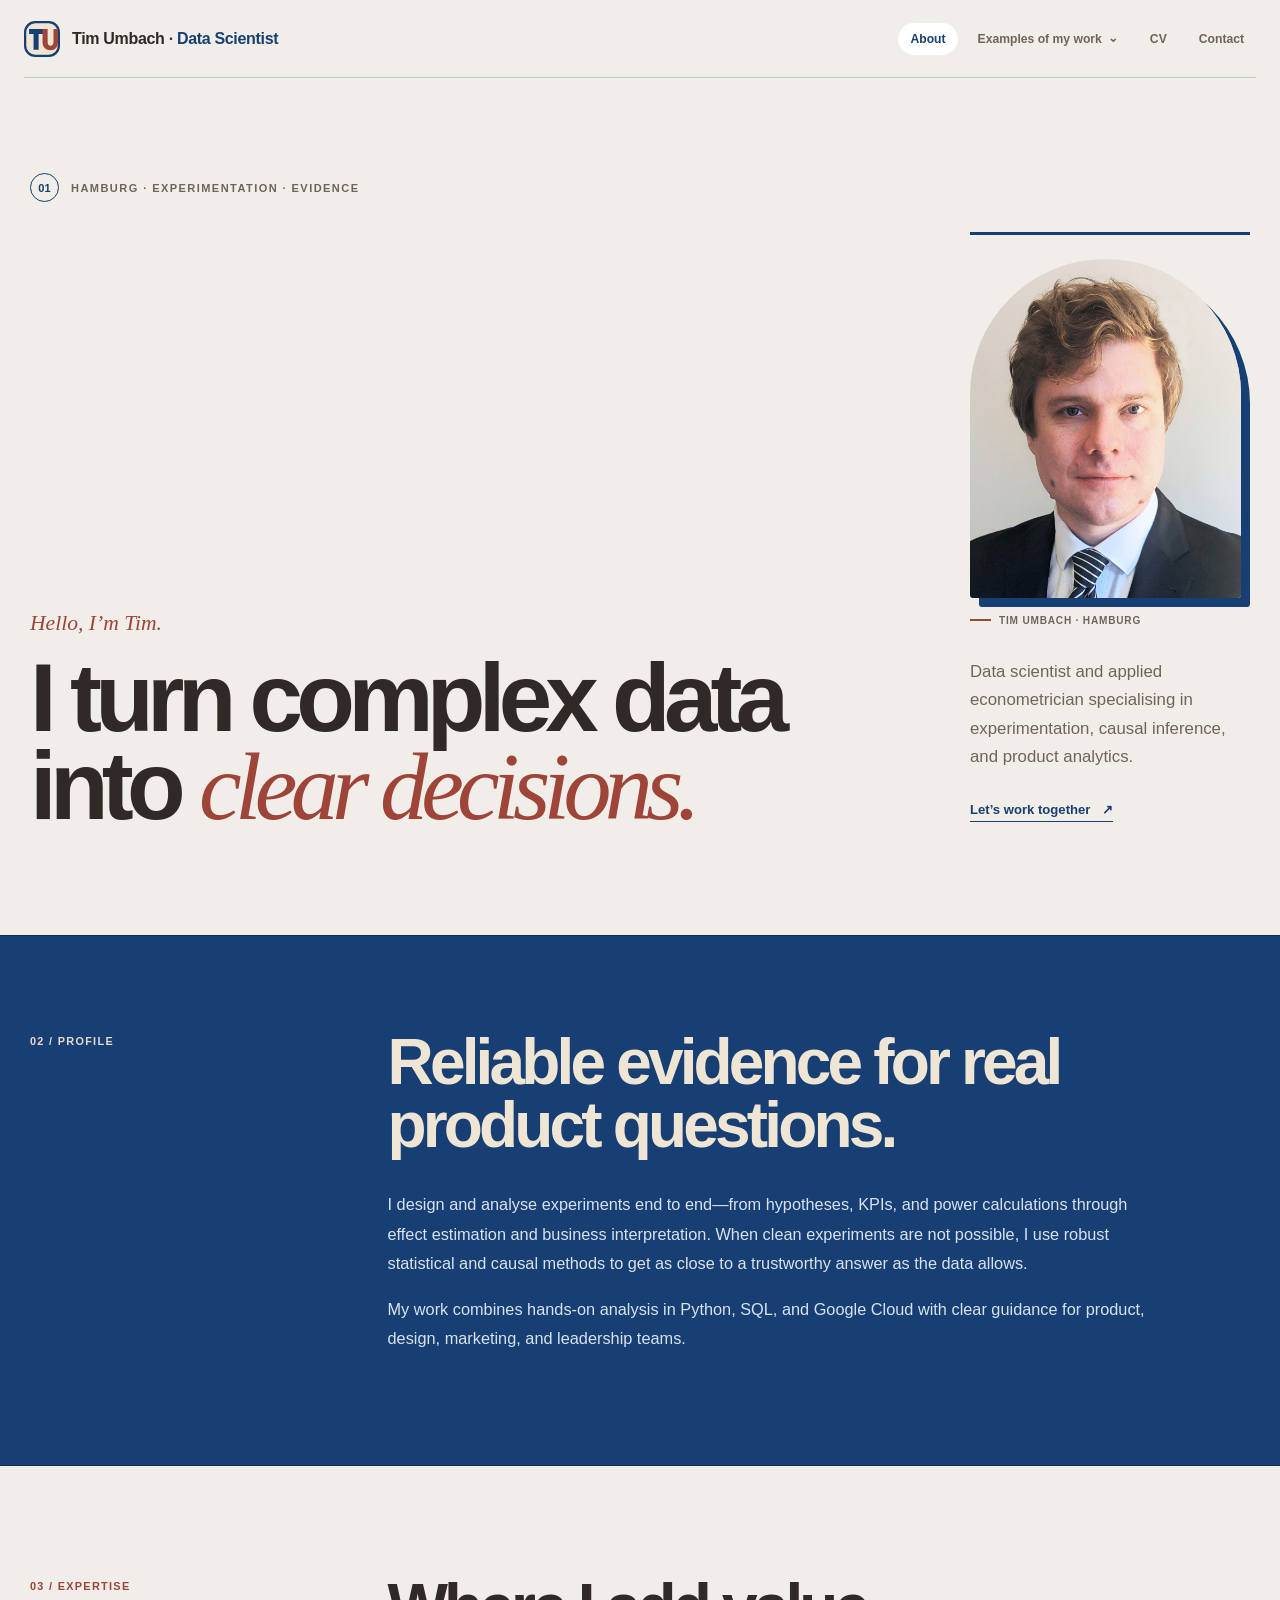
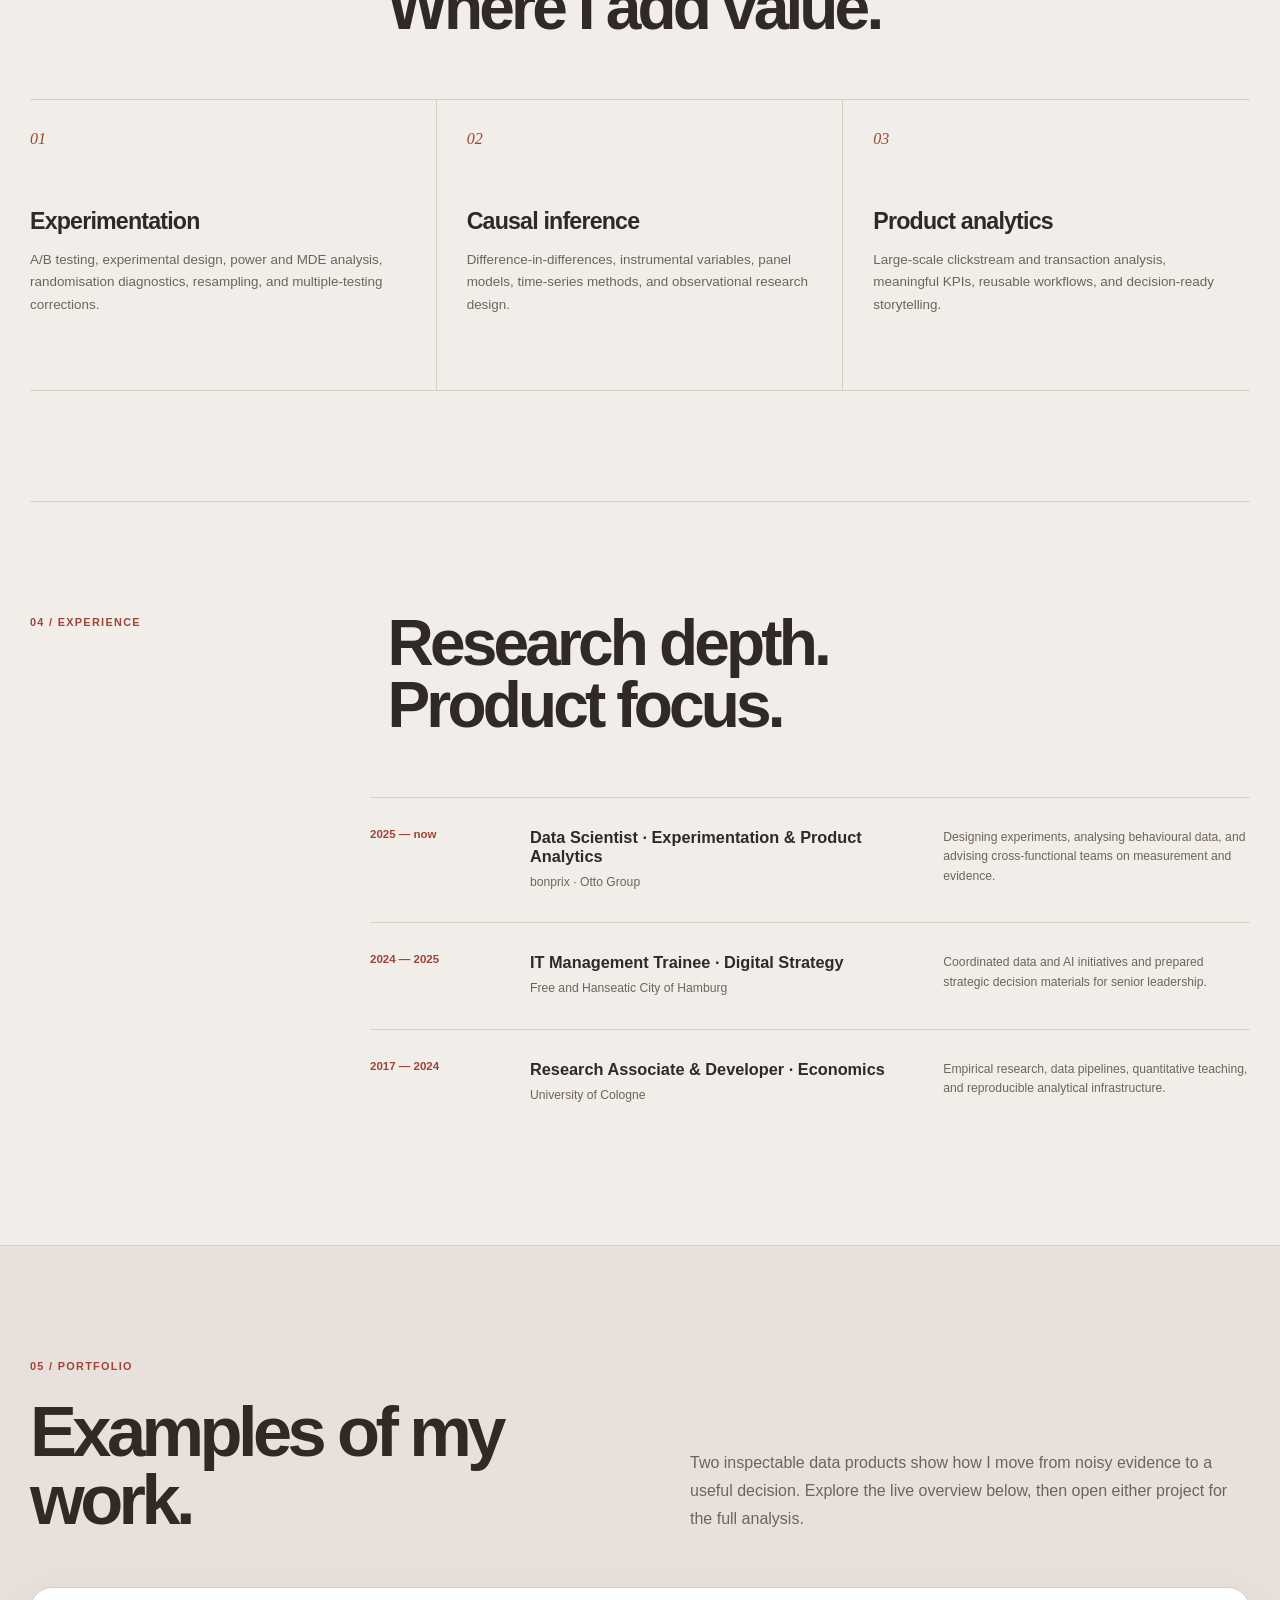
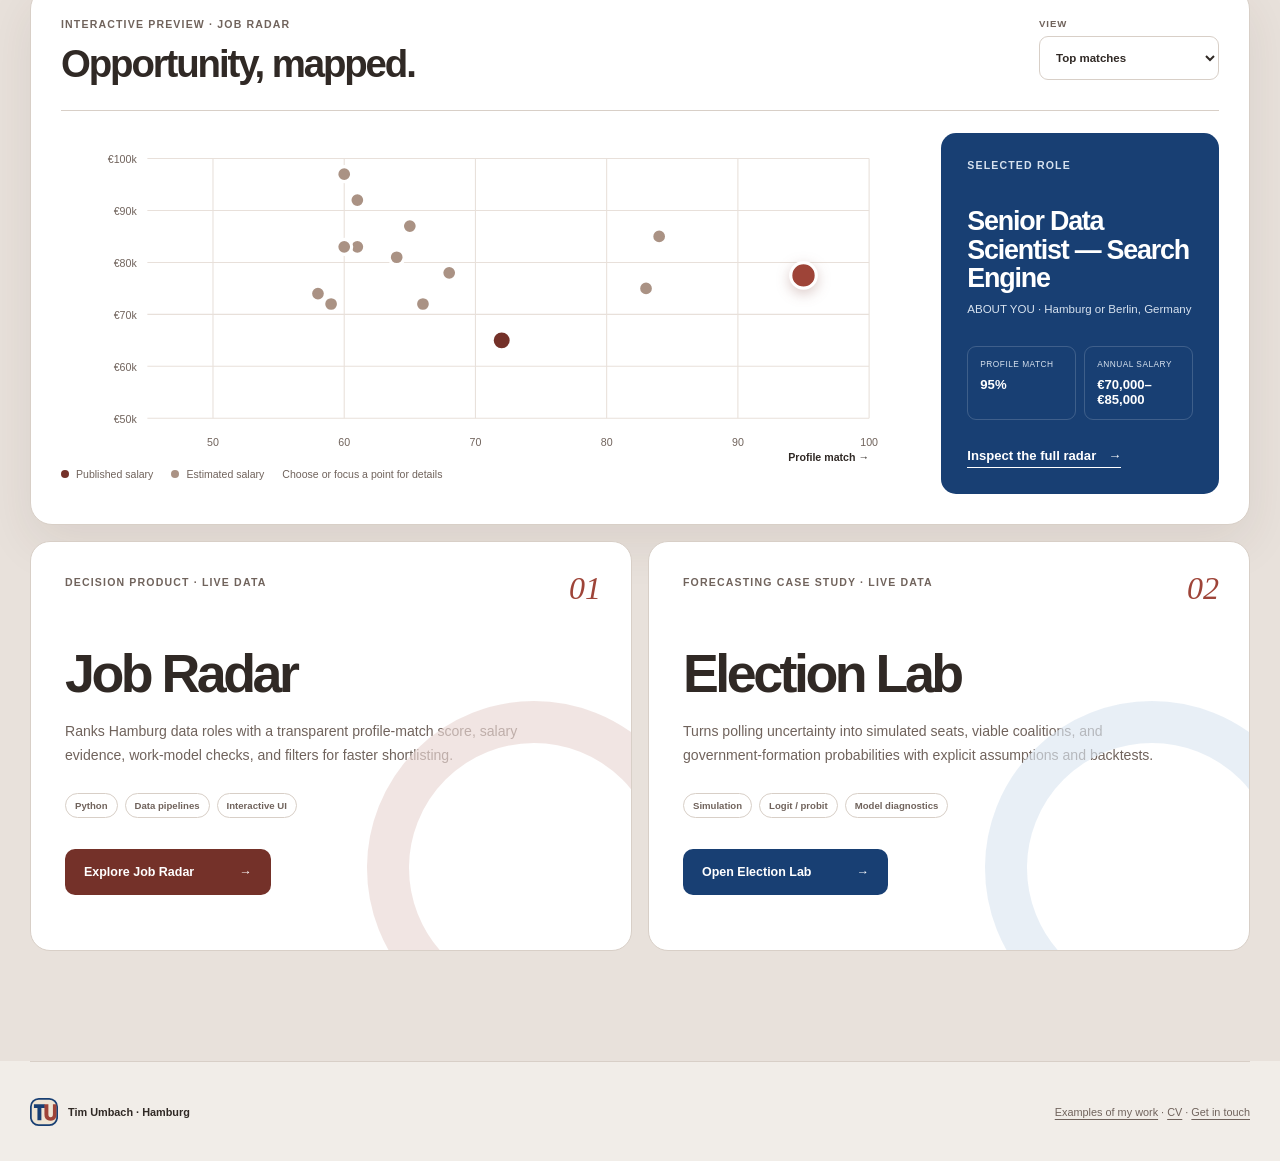
==== index.html @ 15e3f62c "refresh portfolio branding and navigation" ====
<!doctype html>
<html lang="en">
  <head>
    <meta charset="utf-8">
    <meta name="viewport" content="width=device-width, initial-scale=1">
    <meta name="description" content="Tim Umbach is a Hamburg-based data scientist specialising in experimentation, causal inference, and product analytics.">
    <meta name="theme-color" content="#183f73">
    <title>Tim Umbach · Data Scientist</title>
    <link rel="icon" href="assets/tu-monogram.svg" type="image/svg+xml">
    <link rel="stylesheet" href="assets/styles.css">
    <script src="assets/home.js" defer></script>
  </head>
  <body>
    <a class="skip-link" href="#about">Skip to content</a>
    <header class="site-header">
      <a class="brand" href="index.html" aria-label="Tim Umbach home">
        <img class="brand-mark" src="assets/tu-monogram.svg" alt="" width="36" height="36">
        <span>Tim Umbach <b>· Data Scientist</b></span>
      </a>
      <nav class="site-nav" aria-label="Primary navigation">
        <a href="index.html" aria-current="page">About</a>
        <details class="nav-work-menu">
          <summary><span class="nav-work-label">Examples of my work</span><span class="nav-work-chevron" aria-hidden="true">⌄</span></summary>
          <div class="nav-work-menu-panel">
            <a href="#work"><span>Work overview</span><small>Both case studies</small></a>
            <a href="job-radar.html"><span>Job Radar</span><small>Opportunity intelligence</small></a>
            <a href="election-lab.html"><span>Election Lab</span><small>Forecasting case study</small></a>
          </div>
        </details>
        <a href="cv.html">CV</a>
        <a href="contact.html">Contact</a>
      </nav>
    </header>

    <main id="about">
      <section class="personal-hero section-shell" aria-labelledby="hero-title">
        <div class="eyebrow"><span>01</span> Hamburg · Experimentation · Evidence</div>
        <div class="personal-hero-grid">
          <div>
            <p class="hero-kicker">Hello, I’m Tim.</p>
            <h1 id="hero-title">I turn complex data into <em>clear decisions.</em></h1>
          </div>
          <div class="hero-intro">
            <figure class="hero-portrait">
              <img src="assets/tim-umbach-portrait.jpg" alt="Portrait of Tim Umbach" width="1011" height="1317">
              <figcaption><span aria-hidden="true"></span>Tim Umbach · Hamburg</figcaption>
            </figure>
            <p>Data scientist and applied econometrician specialising in experimentation, causal inference, and product analytics.</p>
            <a class="arrow-link" href="contact.html">Let’s work together <span aria-hidden="true">↗</span></a>
          </div>
        </div>
      </section>

      <section class="profile-band" aria-label="Professional profile">
        <div class="section-shell profile-band-grid">
          <p class="section-number">02 / Profile</p>
          <div>
            <h2>Reliable evidence for real product questions.</h2>
            <p>I design and analyse experiments end to end—from hypotheses, KPIs, and power calculations through effect estimation and business interpretation. When clean experiments are not possible, I use robust statistical and causal methods to get as close to a trustworthy answer as the data allows.</p>
            <p>My work combines hands-on analysis in Python, SQL, and Google Cloud with clear guidance for product, design, marketing, and leadership teams.</p>
          </div>
        </div>
      </section>

      <section class="expertise section-shell" aria-labelledby="expertise-title">
        <div class="section-heading">
          <p class="section-number">03 / Expertise</p>
          <h2 id="expertise-title">Where I add value.</h2>
        </div>
        <div class="expertise-grid">
          <article>
            <span>01</span>
            <h3>Experimentation</h3>
            <p>A/B testing, experimental design, power and MDE analysis, randomisation diagnostics, resampling, and multiple-testing corrections.</p>
          </article>
          <article>
            <span>02</span>
            <h3>Causal inference</h3>
            <p>Difference-in-differences, instrumental variables, panel models, time-series methods, and observational research design.</p>
          </article>
          <article>
            <span>03</span>
            <h3>Product analytics</h3>
            <p>Large-scale clickstream and transaction analysis, meaningful KPIs, reusable workflows, and decision-ready storytelling.</p>
          </article>
        </div>
      </section>

      <section class="journey section-shell" aria-labelledby="journey-title">
        <div class="section-heading">
          <p class="section-number">04 / Experience</p>
          <h2 id="journey-title">Research depth.<br>Product focus.</h2>
        </div>
        <div class="timeline">
          <article>
            <time>2025 — now</time>
            <div><h3>Data Scientist · Experimentation &amp; Product Analytics</h3><p>bonprix · Otto Group</p></div>
            <p>Designing experiments, analysing behavioural data, and advising cross-functional teams on measurement and evidence.</p>
          </article>
          <article>
            <time>2024 — 2025</time>
            <div><h3>IT Management Trainee · Digital Strategy</h3><p>Free and Hanseatic City of Hamburg</p></div>
            <p>Coordinated data and AI initiatives and prepared strategic decision materials for senior leadership.</p>
          </article>
          <article>
            <time>2017 — 2024</time>
            <div><h3>Research Associate &amp; Developer · Economics</h3><p>University of Cologne</p></div>
            <p>Empirical research, data pipelines, quantitative teaching, and reproducible analytical infrastructure.</p>
          </article>
        </div>
      </section>

      <section id="work" class="work-showcase" aria-labelledby="work-title">
        <div class="section-shell">
          <div class="work-showcase-heading">
            <div>
              <p class="section-number">05 / Portfolio</p>
              <h2 id="work-title">Examples of my work.</h2>
            </div>
            <p>Two inspectable data products show how I move from noisy evidence to a useful decision. Explore the live overview below, then open either project for the full analysis.</p>
          </div>

          <article class="home-plot-card" aria-labelledby="home-plot-title">
            <div class="home-plot-heading">
              <div>
                <p class="overline">Interactive preview · Job Radar</p>
                <h3 id="home-plot-title">Opportunity, mapped.</h3>
              </div>
              <label class="home-plot-filter" for="home-plot-view">
                <span>View</span>
                <select id="home-plot-view">
                  <option value="top">Top matches</option>
                  <option value="advertised">Published salaries</option>
                </select>
              </label>
            </div>
            <div class="home-plot-layout">
              <div>
                <div id="home-opportunity-chart" class="home-opportunity-chart" role="group" aria-label="Interactive scatterplot of job match score and annual salary">
                  <div class="loading-block"></div>
                </div>
                <div class="chart-legend">
                  <span><i class="legend-dot advertised"></i> Published salary</span>
                  <span><i class="legend-dot estimated"></i> Estimated salary</span>
                  <span>Choose or focus a point for details</span>
                </div>
              </div>
              <aside class="home-role-detail" aria-live="polite">
                <p class="overline">Selected role</p>
                <h4 id="home-role-title">Loading opportunities…</h4>
                <p id="home-role-company">The latest Job Radar snapshot is loading.</p>
                <dl>
                  <div><dt>Profile match</dt><dd id="home-role-match">—</dd></div>
                  <div><dt>Annual salary</dt><dd id="home-role-salary">—</dd></div>
                </dl>
                <a class="arrow-link" href="job-radar.html#opportunities">Inspect the full radar <span aria-hidden="true">→</span></a>
              </aside>
            </div>
          </article>

          <div class="work-example-grid">
            <article id="job-radar-example" class="work-example-card">
              <div class="work-example-index">01</div>
              <p class="overline">Decision product · live data</p>
              <h3>Job Radar</h3>
              <p>Ranks Hamburg data roles with a transparent profile-match score, salary evidence, work-model checks, and filters for faster shortlisting.</p>
              <div class="work-example-meta"><span>Python</span><span>Data pipelines</span><span>Interactive UI</span></div>
              <a class="button-link dark-button" href="job-radar.html">Explore Job Radar <span aria-hidden="true">→</span></a>
            </article>
            <article id="election-lab-example" class="work-example-card election-example-card">
              <div class="work-example-index">02</div>
              <p class="overline">Forecasting case study · live data</p>
              <h3>Election Lab</h3>
              <p>Turns polling uncertainty into simulated seats, viable coalitions, and government-formation probabilities with explicit assumptions and backtests.</p>
              <div class="work-example-meta"><span>Simulation</span><span>Logit / probit</span><span>Model diagnostics</span></div>
              <a class="button-link dark-button" href="election-lab.html">Open Election Lab <span aria-hidden="true">→</span></a>
            </article>
          </div>
        </div>
      </section>
    </main>

    <footer class="site-footer section-shell">
      <div><img class="brand-mark mini" src="assets/tu-monogram.svg" alt="" width="28" height="28"><strong>Tim Umbach · Hamburg</strong></div>
      <p><a href="#work">Examples of my work</a> · <a href="cv.html">CV</a> · <a href="contact.html">Get in touch</a></p>
    </footer>
  </body>
</html>
---- assets/styles.css ----
:root {
  --ink: #302925;
  --ink-soft: #70635c;
  --paper: #f1ede8;
  --panel: #ffffff;
  --line: #d8cfc7;
  --brick: #9e4438;
  --brick-dark: #743129;
  --brick-light: #ead8d4;
  --royal: #183f73;
  --royal-dark: #102d55;
  --royal-light: #dce6f2;
  --beige: #efe5d4;
  --royal-fog: #d7e2ef;
  --taupe: #aa9284;
  --shadow: 0 18px 50px rgba(62, 43, 34, 0.09);
  --radius: 18px;
  --font: Inter, ui-sans-serif, -apple-system, BlinkMacSystemFont, "Segoe UI", sans-serif;
}

* { box-sizing: border-box; }
html { scroll-behavior: smooth; }
body {
  margin: 0;
  background: var(--paper);
  color: var(--ink);
  font-family: var(--font);
  -webkit-font-smoothing: antialiased;
}
button, input, select { font: inherit; }
a { color: inherit; }
.skip-link { position: fixed; left: 1rem; top: -5rem; z-index: 100; padding: .8rem 1rem; background: var(--brick); color: #fff; }
.skip-link:focus { top: 1rem; }
.sr-only { position: absolute; width: 1px; height: 1px; padding: 0; margin: -1px; overflow: hidden; clip: rect(0, 0, 0, 0); white-space: nowrap; border: 0; }
.section-shell { width: min(1220px, calc(100% - 48px)); margin-inline: auto; }

.site-header {
  position: relative;
  z-index: 30;
  width: min(1400px, calc(100% - 48px));
  margin: 0 auto;
  min-height: 78px;
  display: flex;
  align-items: center;
  justify-content: space-between;
  border-bottom: 1px solid rgba(24, 63, 115, .22);
}
.brand { display: inline-flex; align-items: center; gap: 12px; font-weight: 760; letter-spacing: -.02em; text-decoration: none; }
.brand b { color: var(--royal); font-weight: 760; }
.brand-mark { display: block; width: 36px; height: 36px; flex: 0 0 auto; }
.brand-mark.mini { width: 28px; height: 28px; }
.header-meta, .radar-status { display: flex; align-items: center; gap: 9px; color: var(--ink-soft); font-size: .78rem; }
.site-nav { display: flex; align-items: center; gap: 8px; }
.site-nav > a, .nav-work-menu > summary { padding: 9px 12px; border-radius: 999px; color: var(--ink-soft); font-size: .76rem; font-weight: 700; text-decoration: none; }
.site-nav > a:hover, .site-nav > a[aria-current="page"], .nav-work-menu > summary:hover, .nav-work-menu[open] > summary, .nav-work-menu.current > summary { background: var(--panel); color: var(--royal); }
.nav-work-menu { position: relative; padding: 0; border: 0; }
.nav-work-menu > summary { display: flex; align-items: center; gap: 6px; list-style: none; cursor: pointer; }
.nav-work-menu > summary::-webkit-details-marker { display: none; }
.nav-work-chevron { display: inline-block; transform: translateY(-1px); transition: transform .16s ease; }
.nav-work-menu[open] .nav-work-chevron { transform: rotate(180deg) translateY(1px); }
.nav-work-menu-panel {
  position: absolute;
  top: calc(100% + 10px);
  left: 50%;
  z-index: 40;
  display: grid;
  width: 250px;
  padding: 8px;
  border: 1px solid var(--line);
  border-radius: 14px;
  background: var(--panel);
  box-shadow: 0 20px 45px rgba(16, 45, 85, .16);
  transform: translateX(-50%);
}
.nav-work-menu-panel::before { content: ""; position: absolute; inset: -11px 0 auto; height: 11px; }
.nav-work-menu-panel a { display: grid; gap: 3px; padding: 11px 12px; border-radius: 9px; color: var(--ink); text-decoration: none; }
.nav-work-menu-panel a:hover, .nav-work-menu-panel a[aria-current="page"] { background: var(--royal-light); color: var(--royal-dark); }
.nav-work-menu-panel span { font-size: .75rem; font-weight: 780; }
.nav-work-menu-panel small { color: var(--ink-soft); font-size: .61rem; }
.radar-status { width: fit-content; margin: -12px 0 26px auto; }
.live-dot { width: 8px; height: 8px; border-radius: 50%; background: var(--brick); box-shadow: 0 0 0 4px rgba(158, 68, 56, .13); }

.hero { padding: 78px 0 64px; }
.eyebrow { display: flex; align-items: center; gap: 12px; margin-bottom: 30px; text-transform: uppercase; letter-spacing: .13em; font-size: .69rem; font-weight: 780; color: var(--ink-soft); }
.eyebrow span { display: inline-grid; place-items: center; width: 29px; height: 29px; border: 1px solid var(--royal); border-radius: 50%; color: var(--royal); letter-spacing: 0; }
.hero-grid { display: grid; grid-template-columns: minmax(0, 1fr) 330px; align-items: end; gap: 80px; }
h1 { margin: 0; max-width: 900px; font-size: clamp(3.2rem, 7.2vw, 6.75rem); line-height: .91; letter-spacing: -.07em; font-weight: 780; }
h1 em { color: var(--brick); font-family: Georgia, "Times New Roman", serif; font-weight: 400; }
.hero-copy { max-width: 690px; margin: 34px 0 0; font-size: clamp(1rem, 1.7vw, 1.28rem); line-height: 1.55; color: var(--ink-soft); }
.profile-summary { border-top: 3px solid var(--ink); padding-top: 20px; }
.overline { margin: 0 0 12px; text-transform: uppercase; letter-spacing: .11em; font-size: .66rem; font-weight: 800; color: var(--ink-soft); }
.profile-summary h2 { margin: 0 0 18px; font-size: 1.38rem; line-height: 1.2; letter-spacing: -.03em; }
.profile-location { display: flex; gap: 10px; align-items: center; color: var(--ink-soft); font-size: .87rem; }
.profile-tags { display: flex; flex-wrap: wrap; gap: 7px; margin-top: 22px; }
.tag { padding: 7px 10px; border: 1px solid var(--line); border-radius: 999px; background: rgba(255,255,255,.45); font-size: .69rem; font-weight: 650; }

.metrics { display: grid; grid-template-columns: repeat(4, 1fr); border: 1px solid var(--line); border-radius: var(--radius); overflow: hidden; background: var(--panel); box-shadow: var(--shadow); }
.metric-card { position: relative; min-height: 180px; padding: 25px 26px; border-right: 1px solid var(--line); }
.metric-card:last-child { border-right: 0; }
.metric-card p { margin: 0; color: var(--ink-soft); font-size: .77rem; font-weight: 700; }
.metric-card strong { display: block; margin: 18px 0 10px; font-size: 2.55rem; line-height: 1; letter-spacing: -.06em; }
.metric-card > span { color: var(--ink-soft); font-size: .72rem; }
.accent-card { background: var(--brick); color: #fff; }
.accent-card p, .accent-card > span { color: #f8ece9; }
.saved-metric button { display: block; margin-top: 2px; padding: 0; border: 0; border-bottom: 1px solid var(--ink); background: none; cursor: pointer; font-size: .72rem; }

.insight-grid { display: grid; grid-template-columns: minmax(0, 1.75fr) minmax(280px, .75fr); gap: 18px; margin-top: 18px; }
.panel { min-height: 410px; padding: 28px; border: 1px solid var(--line); border-radius: var(--radius); background: var(--panel); box-shadow: var(--shadow); }
.panel-heading { display: flex; align-items: start; justify-content: space-between; gap: 20px; }
.panel h2 { margin: 0; font-size: 1.55rem; letter-spacing: -.04em; }
.chart-note { max-width: 180px; margin: 0; color: var(--ink-soft); font-size: .68rem; line-height: 1.4; text-align: right; }
.chart { height: 278px; margin-top: 12px; }
.chart svg { width: 100%; height: 100%; overflow: visible; }
.chart text { font-family: var(--font); fill: var(--ink-soft); font-size: 10px; }
.chart .grid-line { stroke: #e8e0da; stroke-width: 1; }
.chart .axis-label { font-weight: 700; fill: var(--ink); }
.chart .job-dot { cursor: pointer; transition: transform .16s ease; transform-box: fill-box; transform-origin: center; }
.chart .job-dot:hover { transform: scale(1.25); }
.chart-legend { display: flex; flex-wrap: wrap; gap: 8px 18px; margin-top: 5px; color: var(--ink-soft); font-size: .66rem; }
.chart-legend span { display: flex; align-items: center; gap: 7px; }
.legend-dot { width: 8px; height: 8px; border-radius: 50%; }
.legend-dot.advertised { background: var(--brick-dark); }
.legend-dot.estimated { background: var(--taupe); }
.benchmark-panel { display: flex; flex-direction: column; background: var(--brick-dark); color: #fff; border-color: var(--brick-dark); }
.benchmark-panel .overline { color: #dbc3bd; }
.benchmark-number { margin: 35px 0 8px; color: #fff; font-size: 4.4rem; font-weight: 760; letter-spacing: -.08em; }
.benchmark-panel h2 { max-width: 260px; }
.benchmark-panel > p:not(.overline) { color: #e3d2ce; font-size: .82rem; line-height: 1.55; }
.benchmark-panel a { margin-top: 10px; color: #fff; font-size: .78rem; text-decoration: none; }
.benchmark-scale { height: 5px; margin-top: auto; border-radius: 5px; background: #54231e; }
.benchmark-scale span { display: block; height: 100%; border-radius: 5px; background: #fff; }
.benchmark-labels { display: flex; justify-content: space-between; margin-top: 8px; color: #dbc3bd; font-size: .6rem; }

.jobs-section { padding: 110px 0 80px; }
.section-title-row { display: flex; align-items: end; justify-content: space-between; gap: 30px; }
.section-title-row h2, .method-grid h2 { margin: 0; font-size: clamp(2.6rem, 5vw, 5rem); line-height: .95; letter-spacing: -.065em; }
.section-title-row > p { margin: 0 0 8px; color: var(--ink-soft); font-size: .78rem; }
.results-tools { display: grid; justify-items: end; gap: 8px; margin-bottom: 8px; }
.results-tools p { margin: 0; color: var(--ink-soft); font-size: .78rem; }
.results-tools a { color: var(--brick-dark); font-size: .72rem; font-weight: 720; text-decoration: none; border-bottom: 1px solid currentColor; }
.filters { display: grid; grid-template-columns: minmax(260px, 1.5fr) minmax(150px, .7fr) minmax(140px, .65fr) minmax(180px, .8fr) auto; gap: 10px; align-items: stretch; margin: 45px 0 22px; }
.filters label, .filters select, .text-button { min-height: 52px; }
.filters select, .search-field, .salary-filter { width: 100%; border: 1px solid var(--line); border-radius: 12px; background: var(--panel); }
.filters select { padding: 0 38px 0 15px; color: var(--ink); cursor: pointer; }
.search-field { display: flex; align-items: center; gap: 10px; padding: 0 15px; }
.search-field > span { font-size: 1.35rem; }
.search-field input { width: 100%; border: 0; outline: 0; background: transparent; color: var(--ink); }
.salary-filter { display: flex; flex-direction: column; justify-content: center; padding: 8px 14px; }
.salary-filter > span { display: flex; justify-content: space-between; font-size: .65rem; color: var(--ink-soft); }
.salary-filter input { width: 100%; margin: 7px 0 0; accent-color: var(--brick); }
.text-button { padding: 0 16px; border: 0; border-radius: 12px; background: transparent; text-decoration: underline; cursor: pointer; }
.job-list { display: grid; gap: 10px; }
.company-group { overflow: hidden; border: 1px solid var(--line); border-radius: 17px; background: rgba(255, 255, 255, .38); }
.company-group-heading { display: flex; align-items: center; justify-content: space-between; gap: 20px; min-height: 72px; padding: 14px 20px; border-bottom: 1px solid var(--line); }
.company-group-heading > div { display: flex; align-items: center; gap: 11px; }
.company-group-heading .company-avatar { width: 36px; height: 36px; border-radius: 10px; font-size: .7rem; }
.company-group-heading h3 { margin: 0; font-size: 1rem; letter-spacing: -.02em; }
.company-group-heading p { margin: 3px 0 0; color: var(--ink-soft); font-size: .64rem; }
.company-toggle { flex: 0 0 auto; padding: 9px 11px; border: 1px solid var(--line); border-radius: 9px; background: var(--panel); color: var(--brick-dark); cursor: pointer; font-size: .68rem; font-weight: 750; }
.company-toggle span { display: inline-block; min-width: 10px; margin-left: 5px; font-size: .85rem; }
.company-job-list { display: grid; gap: 8px; padding: 8px; }
.company-group .job-card { border-color: transparent; border-radius: 11px; }
.company-group .job-card + .job-card { border-top-color: var(--line); }
.job-card { position: relative; display: grid; grid-template-columns: 70px minmax(0, 1.6fr) minmax(190px, .7fr) minmax(170px, .65fr) 52px; align-items: center; gap: 22px; min-height: 142px; padding: 22px; border: 1px solid var(--line); border-radius: 15px; background: var(--panel); transition: transform .18s ease, border-color .18s ease, box-shadow .18s ease; }
.job-card:hover { transform: translateY(-2px); border-color: #b9a99e; box-shadow: 0 14px 35px rgba(62, 43, 34, .08); }
.match-ring { --score: 50; display: grid; place-items: center; width: 62px; height: 62px; border-radius: 50%; background: conic-gradient(var(--brick) calc(var(--score) * 1%), #e7ded8 0); }
.match-ring::before { content: ""; grid-area: 1 / 1; width: 49px; height: 49px; border-radius: 50%; background: var(--panel); }
.match-ring span { grid-area: 1 / 1; z-index: 1; font-size: .77rem; font-weight: 800; }
.job-main { min-width: 0; }
.job-kicker { display: flex; align-items: center; flex-wrap: wrap; gap: 8px; margin-bottom: 8px; color: var(--ink-soft); font-size: .7rem; font-weight: 700; }
.company-avatar { display: inline-grid; place-items: center; width: 24px; height: 24px; border-radius: 7px; background: var(--brick-light); color: var(--brick-dark); font-size: .6rem; }
.job-main h3 { margin: 0 0 10px; overflow: hidden; text-overflow: ellipsis; font-size: 1.22rem; letter-spacing: -.035em; white-space: nowrap; }
.job-tags { display: flex; gap: 7px; flex-wrap: wrap; }
.job-tag { padding: 5px 8px; border-radius: 6px; background: #f2ede9; color: var(--ink-soft); font-size: .61rem; }
.job-location p, .job-salary p { margin: 0 0 5px; color: var(--ink-soft); font-size: .64rem; text-transform: uppercase; letter-spacing: .08em; font-weight: 740; }
.job-location strong, .job-salary strong { display: block; font-size: .9rem; line-height: 1.35; }
.job-location span, .job-salary span { display: block; margin-top: 5px; color: var(--ink-soft); font-size: .62rem; line-height: 1.3; }
.job-location small { display: block; margin-top: 5px; color: var(--ink-soft); font-size: .58rem; line-height: 1.3; }
.job-location .work-fit { display: inline-block; width: fit-content; padding: 3px 6px; border-radius: 5px; font-weight: 750; }
.work-fit.fit, .work-fit-note.fit { background: var(--brick-light); color: var(--brick-dark); }
.work-fit.unclear, .work-fit-note.unclear { background: #fff2c7; color: #735600; }
.work-fit.mismatch, .work-fit-note.mismatch { background: #fbe4dc; color: #8a4023; }
.salary-source.advertised { color: var(--brick-dark); }
.save-button { display: grid; place-items: center; width: 42px; height: 42px; border: 1px solid var(--line); border-radius: 50%; background: transparent; cursor: pointer; font-size: 1.08rem; }
.save-button.saved { background: var(--brick-dark); color: #fff; border-color: var(--brick-dark); }
.card-open { position: absolute; inset: 0; border: 0; background: transparent; cursor: pointer; z-index: 0; }
.job-card > *:not(.card-open) { position: relative; z-index: 1; pointer-events: none; }
.job-card .save-button { pointer-events: auto; }
.empty-state { padding: 70px 20px; border: 1px dashed #bfc7c0; border-radius: var(--radius); text-align: center; color: var(--ink-soft); }

.method-section { padding: 85px 0 110px; border-top: 1px solid var(--line); }
.method-grid { display: grid; grid-template-columns: 1fr 1fr; gap: 100px; }
.method-copy > p { margin: 0 0 30px; font-size: 1.12rem; line-height: 1.7; color: var(--ink-soft); }
details { padding: 18px 0; border-top: 1px solid var(--line); }
details:last-child { border-bottom: 1px solid var(--line); }
summary { cursor: pointer; font-weight: 730; }
details p { color: var(--ink-soft); font-size: .84rem; line-height: 1.65; }

.site-footer { display: flex; justify-content: space-between; align-items: center; gap: 30px; min-height: 100px; border-top: 1px solid var(--line); color: var(--ink-soft); font-size: .68rem; }
.site-footer a { text-underline-offset: 3px; }

/* Personal site */
.personal-hero { padding: 95px 0 105px; }
.personal-hero-grid { display: grid; grid-template-columns: minmax(0, 1.7fr) minmax(280px, .55fr); gap: 80px; align-items: end; }
.hero-kicker { margin: 0 0 18px; color: var(--brick); font-family: Georgia, "Times New Roman", serif; font-size: 1.35rem; font-style: italic; }
.personal-hero h1 { max-width: 980px; font-size: clamp(3.7rem, 7.5vw, 7rem); }
.hero-intro { padding: 24px 0 8px; border-top: 3px solid var(--royal); }
.hero-portrait { position: relative; margin: 0 9px 32px 0; }
.hero-portrait img { display: block; width: 100%; height: auto; aspect-ratio: 4 / 5; border-radius: 999px 999px 22px 22px; object-fit: cover; object-position: center 35%; box-shadow: 9px 9px 0 var(--royal); }
.hero-portrait figcaption { display: flex; align-items: center; gap: 8px; margin-top: 17px; color: var(--ink-soft); font-size: .63rem; font-weight: 760; letter-spacing: .08em; text-transform: uppercase; }
.hero-portrait figcaption span { width: 21px; border-top: 2px solid var(--brick); }
.hero-intro p { margin: 0 0 28px; color: var(--ink-soft); font-size: 1.05rem; line-height: 1.7; }
.arrow-link { display: inline-flex; gap: 12px; color: var(--royal); font-size: .82rem; font-weight: 780; text-decoration: none; border-bottom: 1px solid currentColor; padding-bottom: 4px; }
.profile-band { padding: 95px 0; background: var(--royal); color: var(--beige); border-block: 1px solid var(--royal-dark); }
.profile-band-grid { display: grid; grid-template-columns: .5fr 1.5fr; gap: 70px; }
.section-number { margin: 4px 0 0; color: var(--brick); font-size: .68rem; font-weight: 800; letter-spacing: .12em; text-transform: uppercase; }
.profile-band h2, .section-heading h2, .work-feature h2, .availability h2 { margin: 0; font-size: clamp(2.5rem, 5vw, 4.8rem); line-height: .98; letter-spacing: -.06em; }
.profile-band h2 { max-width: 740px; margin-bottom: 34px; color: var(--beige); }
.profile-band .section-number { color: var(--brick-light); }
.profile-band-grid > div > p { max-width: 760px; color: var(--royal-fog); font-size: 1.02rem; line-height: 1.8; }
.expertise, .journey { padding: 110px 0; }
.section-heading { display: grid; grid-template-columns: .5fr 1.5fr; gap: 70px; margin-bottom: 60px; }
.expertise-grid { display: grid; grid-template-columns: repeat(3, 1fr); border-top: 1px solid var(--line); border-bottom: 1px solid var(--line); }
.expertise-grid article { min-height: 290px; padding: 30px; border-right: 1px solid var(--line); }
.expertise-grid article:first-child { padding-left: 0; }
.expertise-grid article:last-child { border-right: 0; }
.expertise-grid article > span { color: var(--brick); font-family: Georgia, "Times New Roman", serif; font-style: italic; }
.expertise-grid h3 { margin: 60px 0 14px; font-size: 1.45rem; letter-spacing: -.035em; }
.expertise-grid p { color: var(--ink-soft); font-size: .84rem; line-height: 1.7; }
.journey { border-top: 1px solid var(--line); }
.timeline { margin-left: calc(25% + 35px); }
.timeline article { display: grid; grid-template-columns: 130px minmax(260px, 1fr) minmax(260px, .8fr); gap: 30px; padding: 30px 0; border-top: 1px solid var(--line); }
.timeline time { color: var(--brick); font-size: .72rem; font-weight: 750; }
.timeline h3 { margin: 0 0 7px; font-size: 1.02rem; }
.timeline div p, .timeline > article > p { margin: 0; color: var(--ink-soft); font-size: .76rem; line-height: 1.6; }
.work-feature { padding: 105px 0; background: var(--brick-dark); color: #fff; }
.work-feature-grid { display: grid; grid-template-columns: 1fr 1fr; gap: 100px; align-items: end; }
.section-number.light { color: #dbc3bd; margin-bottom: 38px; }
.work-feature-grid > div:last-child p { margin: 0 0 35px; color: #eadbd7; font-size: 1.03rem; line-height: 1.75; }
.button-link { display: inline-flex; align-items: center; justify-content: space-between; gap: 45px; padding: 16px 19px; border-radius: 10px; text-decoration: none; font-size: .78rem; font-weight: 780; }
.light-button { background: #fff; color: var(--brick-dark); }
.work-links { display: flex; flex-wrap: wrap; gap: 9px; }
.outline-button { border: 1px solid rgba(255,255,255,.42); color: #fff; }
.outline-button:hover { background: rgba(255,255,255,.08); }
.dark-button { background: var(--brick-dark); color: #fff; }
.dark-button:hover { background: #5f2822; }
.paper-button { border: 1px solid var(--line); background: var(--panel); color: var(--royal); }
.text-link { color: var(--royal); font-size: .75rem; font-weight: 750; text-underline-offset: 4px; }

/* Work examples on the homepage */
.work-showcase { padding: 110px 0; background: #e8e1db; border-top: 1px solid var(--line); }
.work-showcase-heading { display: grid; grid-template-columns: 1fr 1fr; gap: 100px; align-items: end; margin-bottom: 54px; }
.work-showcase-heading h2 { margin: 26px 0 0; font-size: clamp(2.8rem, 5.5vw, 5.2rem); line-height: .96; letter-spacing: -.065em; }
.work-showcase-heading > p { max-width: 570px; margin: 0; color: var(--ink-soft); font-size: 1rem; line-height: 1.75; }
.home-plot-card { padding: 30px; border: 1px solid var(--line); border-radius: 22px; background: var(--panel); box-shadow: var(--shadow); }
.home-plot-heading { display: flex; align-items: start; justify-content: space-between; gap: 30px; padding-bottom: 24px; border-bottom: 1px solid var(--line); }
.home-plot-heading h3 { margin: 0; font-size: clamp(1.8rem, 3vw, 2.7rem); letter-spacing: -.055em; }
.home-plot-filter { display: grid; gap: 7px; color: var(--ink-soft); font-size: .6rem; font-weight: 800; letter-spacing: .1em; text-transform: uppercase; }
.home-plot-filter select { min-width: 180px; height: 44px; padding: 0 34px 0 12px; border: 1px solid var(--line); border-radius: 9px; background: #fff; color: var(--ink); cursor: pointer; font-size: .72rem; font-weight: 700; letter-spacing: 0; text-transform: none; }
.home-plot-layout { display: grid; grid-template-columns: minmax(0, 1.7fr) minmax(245px, .55fr); gap: 22px; padding-top: 22px; }
.home-plot-layout > div { min-width: 0; }
.home-opportunity-chart { width: 100%; min-width: 0; height: 330px; }
.home-opportunity-chart svg { width: 100%; height: 100%; overflow: visible; }
.home-opportunity-chart text { fill: var(--ink-soft); font-family: var(--font); font-size: 10px; }
.home-opportunity-chart .home-grid-line { stroke: #e8e0da; stroke-width: 1; }
.home-opportunity-chart .home-axis-label { fill: var(--ink); font-weight: 750; }
.home-job-dot { fill: var(--taupe); stroke: #fff; stroke-width: 3; cursor: pointer; outline: none; transition: r .15s ease, fill .15s ease, filter .15s ease; }
.home-job-dot.is-published { fill: var(--brick-dark); }
.home-job-dot:hover, .home-job-dot:focus, .home-job-dot.is-active { r: 12px; fill: var(--brick); filter: drop-shadow(0 4px 6px rgba(116,49,41,.25)); }
.home-role-detail { display: flex; min-height: 320px; padding: 26px; flex-direction: column; border-radius: 15px; background: var(--royal); color: #fff; }
.home-role-detail .overline { color: var(--royal-fog); }
.home-role-detail h4 { margin: 24px 0 9px; font-size: clamp(1.35rem, 2.1vw, 2rem); line-height: 1.05; letter-spacing: -.045em; }
.home-role-detail > p:not(.overline) { margin: 0; color: var(--royal-fog); font-size: .72rem; line-height: 1.5; }
.home-role-detail dl { display: grid; grid-template-columns: 1fr 1fr; gap: 8px; margin: 28px 0; }
.home-role-detail dl div { padding: 12px; border: 1px solid rgba(255,255,255,.17); border-radius: 9px; }
.home-role-detail dt { color: var(--royal-fog); font-size: .52rem; letter-spacing: .06em; text-transform: uppercase; }
.home-role-detail dd { margin: 8px 0 0; font-size: .82rem; font-weight: 760; }
.home-role-detail .arrow-link { width: fit-content; margin-top: auto; color: #fff; }
.work-example-grid { display: grid; grid-template-columns: 1fr 1fr; gap: 16px; margin-top: 16px; }
.work-example-card { position: relative; min-height: 410px; padding: 34px; overflow: hidden; border: 1px solid var(--line); border-radius: 20px; background: var(--panel); }
.work-example-card::after { content: ""; position: absolute; right: -70px; bottom: -85px; width: 250px; height: 250px; border: 42px solid var(--brick-light); border-radius: 50%; opacity: .65; pointer-events: none; }
.election-example-card::after { border-color: var(--royal-light); }
.work-example-index { position: absolute; top: 28px; right: 30px; color: var(--brick); font-family: Georgia, "Times New Roman", serif; font-size: 2rem; font-style: italic; }
.work-example-card h3 { margin: 54px 0 16px; font-size: clamp(2.25rem, 4.2vw, 4rem); letter-spacing: -.065em; }
.work-example-card > p:not(.overline) { max-width: 500px; margin: 0; color: var(--ink-soft); font-size: .88rem; line-height: 1.7; }
.work-example-meta { display: flex; flex-wrap: wrap; gap: 7px; margin: 25px 0 31px; }
.work-example-meta span { padding: 6px 9px; border: 1px solid var(--line); border-radius: 999px; color: var(--ink-soft); font-size: .6rem; font-weight: 700; }
.work-example-card .button-link { position: relative; z-index: 1; }
.election-example-card .dark-button { background: var(--royal); }
.election-example-card .dark-button:hover { background: var(--royal-dark); }

/* CV */
.cv-hero { display: grid; grid-template-columns: minmax(0, 1.4fr) minmax(300px, .6fr); gap: 90px; align-items: end; padding: 90px 0 85px; }
.cv-hero h1 { font-size: clamp(3.7rem, 7.4vw, 7rem); }
.cv-intro { padding-top: 23px; border-top: 3px solid var(--royal); }
.cv-intro > p { margin: 0; color: var(--ink-soft); font-size: 1rem; line-height: 1.7; }
.cv-actions { display: flex; flex-wrap: wrap; align-items: center; gap: 9px; margin-top: 28px; }
.cv-actions .button-link { gap: 25px; }
.cv-actions .text-link { margin-left: 7px; }
.cv-document { padding: 72px 0 110px; border-top: 1px solid var(--line); }
.cv-document-heading { display: flex; align-items: end; justify-content: space-between; gap: 30px; margin-bottom: 36px; }
.cv-document-heading h2 { margin: 22px 0 0; font-size: clamp(2.7rem, 5vw, 4.8rem); line-height: .97; letter-spacing: -.06em; }
.cv-document-heading > p { margin: 0 0 7px; color: var(--ink-soft); font-size: .7rem; }
.cv-pdf { display: block; width: 100%; height: min(1120px, 145vh); border: 1px solid var(--line); border-radius: 18px; background: #d7d3cf; box-shadow: var(--shadow); }
.cv-pdf-fallback { display: grid; min-height: 500px; padding: 45px; place-content: center; justify-items: center; text-align: center; }
.cv-pdf-fallback h3 { margin: 0; font-size: 1.7rem; }
.cv-pdf-fallback p { color: var(--ink-soft); }
.cv-pdf-fallback .button-link { margin-top: 15px; }
.contact-hero { padding: 95px 0 80px; }
.contact-grid { display: grid; grid-template-columns: 1.5fr .65fr; gap: 90px; align-items: end; }
.contact-grid h1 { font-size: clamp(3.6rem, 7vw, 6.6rem); }
.contact-copy { padding-top: 22px; border-top: 3px solid var(--royal); color: var(--ink-soft); font-size: 1rem; line-height: 1.7; }
.contact-options { display: grid; grid-template-columns: 1.2fr 1fr 1fr; gap: 12px; padding-bottom: 110px; }
.contact-card { display: flex; min-height: 230px; padding: 28px; flex-direction: column; border: 1px solid var(--line); border-radius: var(--radius); background: var(--panel); text-decoration: none; transition: transform .18s ease, box-shadow .18s ease; }
.contact-card:hover { transform: translateY(-4px); box-shadow: var(--shadow); }
.contact-card.primary-contact { background: var(--royal); color: #fff; border-color: var(--royal); }
.contact-label { font-size: .66rem; font-weight: 800; letter-spacing: .12em; text-transform: uppercase; opacity: .72; }
.contact-card strong { margin-top: 48px; font-size: clamp(1rem, 1.7vw, 1.45rem); letter-spacing: -.03em; overflow-wrap: anywhere; }
.contact-action { margin-top: auto; font-size: .72rem; font-weight: 750; }
.availability { padding: 75px 0 100px; border-top: 1px solid var(--line); }
.availability h2 { margin: 22px 0 18px; }
.availability > p:last-child { color: var(--ink-soft); }
.site-footer > div { display: flex; align-items: center; gap: 10px; color: var(--ink); }

.job-dialog { width: min(680px, calc(100% - 32px)); max-height: calc(100vh - 48px); padding: 0; border: 0; border-radius: 20px; background: var(--paper); box-shadow: 0 40px 100px rgba(0,0,0,.25); }
.job-dialog::backdrop { background: rgba(10, 17, 12, .62); backdrop-filter: blur(4px); }
.dialog-close { position: sticky; z-index: 3; float: right; top: 18px; right: 18px; display: grid; place-items: center; width: 42px; height: 42px; margin: 18px; border: 1px solid var(--line); border-radius: 50%; background: #fff; cursor: pointer; font-size: 1.5rem; }
.dialog-inner { padding: 44px 46px 48px; }
.dialog-inner .overline { padding-right: 55px; }
.dialog-inner h2 { max-width: 540px; margin: 14px 0; font-size: clamp(2rem, 6vw, 3.5rem); line-height: .98; letter-spacing: -.06em; }
.dialog-meta { display: flex; gap: 12px; flex-wrap: wrap; margin: 22px 0; color: var(--ink-soft); font-size: .75rem; }
.dialog-inner .work-fit-note { margin: -10px 0 24px; padding: 11px 13px; border-radius: 8px; font-size: .75rem; line-height: 1.45; }
.dialog-score-grid { display: grid; grid-template-columns: repeat(2, 1fr); gap: 10px; margin: 26px 0; }
.dialog-score { padding: 18px; border-radius: 12px; background: #fff; }
.dialog-score span { display: block; color: var(--ink-soft); font-size: .65rem; text-transform: uppercase; letter-spacing: .08em; }
.dialog-score strong { display: block; margin-top: 8px; font-size: 1.3rem; }
.dialog-inner h3 { margin: 28px 0 10px; font-size: .82rem; text-transform: uppercase; letter-spacing: .08em; }
.dialog-inner p { color: var(--ink-soft); line-height: 1.65; }
.reason-list { display: grid; gap: 8px; padding: 0; list-style: none; }
.reason-list li { padding: 11px 13px; border-radius: 8px; background: var(--brick-light); color: var(--brick-dark); font-size: .76rem; font-weight: 650; }
.gap-list { display: flex; flex-wrap: wrap; gap: 7px; }
.gap-list span { padding: 7px 9px; border: 1px solid #dfb9a8; border-radius: 7px; color: #8a4023; font-size: .7rem; }
.apply-link { display: flex; justify-content: space-between; align-items: center; margin-top: 30px; padding: 18px 20px; border-radius: 11px; background: var(--brick-dark); color: #fff; text-decoration: none; font-weight: 750; }
.apply-link span { color: #fff; }

.loading-block, .loading-card div { border-radius: 8px; background: linear-gradient(90deg, #ebe4df 25%, #f8f5f2 50%, #ebe4df 75%); background-size: 200% 100%; animation: shimmer 1.4s infinite; }
.loading-block { width: 100%; height: 100%; }
.loading-card div { height: 20px; }
.loading-card div:nth-child(1) { width: 62px; height: 62px; border-radius: 50%; }
.loading-card div:nth-child(2) { width: 70%; }
.loading-card div:nth-child(3) { width: 80%; }
@keyframes shimmer { to { background-position: -200% 0; } }

/* Election Lab */
.election-page {
  --forecast-blue: var(--royal);
  --forecast-blue-soft: var(--royal-light);
  --forecast-gold: #d5a849;
  background:
    radial-gradient(circle at 78% 4%, rgba(51, 95, 114, .1), transparent 27rem),
    var(--paper);
}
.election-hero { padding: 66px 0 70px; }
.election-hero-topline { display: flex; align-items: start; justify-content: space-between; gap: 30px; }
.election-hero-topline .radar-status { margin: 4px 0 0; }
.election-hero-grid { display: grid; grid-template-columns: minmax(0, 1.7fr) minmax(320px, .55fr); align-items: end; gap: 75px; }
.election-hero h1 { max-width: 910px; font-size: clamp(3.5rem, 7vw, 6.7rem); }
.forecast-controls { padding: 22px; border: 1px solid var(--ink); border-radius: 16px; background: rgba(255,255,255,.62); box-shadow: 10px 10px 0 rgba(51, 95, 114, .14); }
.control-index { margin-bottom: 27px; color: var(--ink-soft); font-family: ui-monospace, SFMono-Regular, Menlo, monospace; font-size: .61rem; letter-spacing: .09em; text-transform: uppercase; }
.forecast-controls > label, .forecast-controls legend { display: block; margin: 0 0 8px; color: var(--ink-soft); font-size: .62rem; font-weight: 800; letter-spacing: .11em; text-transform: uppercase; }
.forecast-controls select { width: 100%; height: 48px; padding: 0 38px 0 12px; border: 1px solid var(--line); border-radius: 9px; background: #fff; color: var(--ink); cursor: pointer; font-weight: 680; }
.forecast-controls fieldset { margin: 20px 0 0; padding: 0; border: 0; }
.model-switch { display: grid; grid-template-columns: 1fr 1fr; gap: 6px; }
.model-switch button { display: flex; min-height: 54px; padding: 9px 10px; align-items: center; gap: 7px; border: 1px solid var(--line); border-radius: 9px; background: transparent; color: var(--ink-soft); cursor: pointer; font-size: .66rem; font-weight: 750; text-align: left; }
.model-switch button span { display: grid; place-items: center; width: 22px; height: 22px; flex: 0 0 auto; border: 1px solid currentColor; border-radius: 50%; font-family: ui-monospace, SFMono-Regular, Menlo, monospace; font-size: .52rem; }
.model-switch button[aria-pressed="true"] { border-color: var(--forecast-blue); background: var(--forecast-blue); color: #fff; }
.forecast-controls > p { min-height: 32px; margin: 14px 2px 0; color: var(--ink-soft); font-size: .66rem; line-height: 1.45; }

.forecast-summary { display: grid; grid-template-columns: 1.35fr 1.05fr .75fr .65fr; overflow: hidden; border: 1px solid var(--line); border-radius: var(--radius); background: var(--panel); box-shadow: var(--shadow); }
.forecast-summary > article { min-height: 205px; padding: 25px; border-right: 1px solid var(--line); }
.forecast-summary > article:last-child { border-right: 0; }
.forecast-summary article > p { margin: 0; color: var(--ink-soft); font-size: .67rem; font-weight: 750; letter-spacing: .02em; }
.forecast-lead-card { position: relative; display: grid; grid-template-columns: 64px minmax(0, 1fr); grid-template-rows: 1fr auto auto; align-content: end; gap: 7px 15px; background: var(--brick-dark); color: #fff; }
.forecast-lead-card > p { position: absolute; top: 25px; left: 25px; color: #dbc3bd !important; }
.leader-avatar { --leader-color: #fff; display: grid; place-items: center; width: 60px; height: 60px; grid-column: 1; grid-row: 2 / 4; align-self: center; border: 1px solid rgba(255,255,255,.35); border-radius: 50%; background: color-mix(in srgb, var(--leader-color) 56%, #fff); color: #fff; font-family: Georgia, "Times New Roman", serif; font-size: 1.1rem; font-style: italic; }
.forecast-lead-card h2 { grid-column: 2; grid-row: 2; align-self: end; margin: 0; font-size: clamp(1.75rem, 2.8vw, 2.75rem); line-height: .95; letter-spacing: -.055em; }
.prediction-meta { display: flex; grid-column: 2; grid-row: 3; align-items: center; flex-wrap: wrap; gap: 7px 10px; color: #dbc3bd; font-size: .63rem; }
.prediction-meta strong { color: #fff; }
.party-pill { --party-color: #fff; padding: 4px 7px; border-radius: 5px; background: var(--party-color); color: #fff; font-weight: 800; }
.forecast-stat-card { display: flex; flex-direction: column; }
.forecast-stat-card h2 { max-width: 250px; margin: auto 0 12px; font-size: clamp(1.5rem, 2.5vw, 2.4rem); line-height: .98; letter-spacing: -.055em; }
.forecast-stat-card > span { color: var(--ink-soft); font-size: .65rem; }
.coalition-party-dots, .coalition-dots { display: flex; flex-wrap: wrap; gap: 5px; }
.coalition-summary-card .coalition-party-dots { margin-bottom: 15px; }
.coalition-party { --party: #888; display: inline-flex; align-items: center; gap: 5px; color: var(--ink-soft); font-size: .56rem; font-weight: 700; }
.coalition-party i { width: 8px; height: 8px; border-radius: 50%; background: var(--party); }
.summary-ring { --value: 0; display: grid; place-items: center; width: 92px; height: 92px; margin: auto 0 13px; border-radius: 50%; background: conic-gradient(var(--forecast-blue) calc(var(--value) * 1%), #e6dfda 0); }
.summary-ring::before { content: ""; grid-area: 1 / 1; width: 72px; height: 72px; border-radius: 50%; background: #fff; }
.summary-ring strong { position: relative; grid-area: 1 / 1; z-index: 1; font-size: 1.45rem; letter-spacing: -.05em; }
.freshness-card > strong { margin: auto 0 4px; font-size: 4rem; line-height: 1; letter-spacing: -.08em; }
.freshness-card small { margin-top: 8px; color: var(--ink-soft); font-size: .56rem; line-height: 1.4; }

.forecast-grid { display: grid; grid-template-columns: minmax(0, 1.55fr) minmax(340px, .75fr); gap: 16px; margin-top: 16px; }
.election-panel { min-height: 570px; padding: 28px; border: 1px solid var(--line); border-radius: var(--radius); background: var(--panel); box-shadow: var(--shadow); }
.election-panel h2 { margin: 0; font-size: 1.5rem; letter-spacing: -.04em; }
.seat-ribbon-wrap { position: relative; margin: 31px 0 17px; }
.seat-ribbon-labels { display: flex; justify-content: space-between; margin-bottom: 8px; color: var(--ink-soft); font-size: .59rem; }
.seat-ribbon { display: flex; overflow: hidden; height: 42px; border-radius: 8px; background: #e6dfda; }
.seat-ribbon > span { --party: #999; display: grid; place-items: center; min-width: 2px; overflow: hidden; background: var(--party); }
.seat-ribbon > span i { color: #fff; font-size: .5rem; font-style: normal; font-weight: 800; white-space: nowrap; text-shadow: 0 1px 2px rgba(0,0,0,.25); }
.majority-marker { position: absolute; left: 50%; top: 18px; display: grid; justify-items: center; transform: translateX(-50%); pointer-events: none; }
.majority-marker i { width: 2px; height: 50px; background: #fff; box-shadow: 0 0 0 1px rgba(48, 41, 37, .25); }
.majority-marker span { position: absolute; top: -16px; color: var(--ink-soft); font-family: ui-monospace, SFMono-Regular, Menlo, monospace; font-size: .48rem; }
.vote-chart { min-height: 320px; }
.vote-chart svg { width: 100%; height: auto; }
.vote-chart text { font-family: var(--font); }
.vote-grid { stroke: #ebe5e0; stroke-width: 1; }
.vote-threshold { stroke: var(--brick); stroke-width: 1.5; stroke-dasharray: 3 4; }
.vote-tick { fill: var(--ink-soft); font-size: 9px; }
.party-label { fill: var(--ink); font-size: 11px; font-weight: 750; }
.uncertainty-line { stroke: var(--party); stroke-width: 5; stroke-linecap: round; opacity: .38; }
.vote-mean { fill: var(--party); stroke: #fff; stroke-width: 2; }
.vote-value { fill: var(--ink); font-size: 10px; font-weight: 750; }
.threshold-note { display: flex; align-items: center; gap: 8px; color: var(--ink-soft); font-size: .56rem; }
.threshold-note i { width: 18px; border-top: 1px dashed var(--brick); }

.coalition-panel { background: #e7eaeb; }
.coalition-list { display: grid; margin-top: 19px; }
.coalition-row { display: grid; grid-template-columns: 30px 1fr; gap: 11px; padding: 15px 0; border-top: 1px solid rgba(48, 41, 37, .14); }
.coalition-row.is-leading { padding: 17px 13px; border: 0; border-radius: 11px; background: #fff; box-shadow: 0 9px 25px rgba(51,95,114,.09); }
.coalition-rank { padding-top: 3px; color: var(--ink-soft); font-family: ui-monospace, SFMono-Regular, Menlo, monospace; font-size: .55rem; }
.coalition-name-row { display: flex; align-items: center; justify-content: space-between; gap: 10px; }
.coalition-name-row h3 { margin: 0; font-size: .91rem; letter-spacing: -.025em; }
.coalition-name-row strong { font-size: 1.2rem; letter-spacing: -.05em; }
.coalition-dots { margin: 7px 0 10px; }
.coalition-track { height: 4px; overflow: hidden; border-radius: 4px; background: rgba(48,41,37,.11); }
.coalition-track span { display: block; height: 100%; border-radius: inherit; background: var(--forecast-blue); }
.coalition-foot { display: flex; justify-content: space-between; gap: 8px; margin-top: 7px; color: var(--ink-soft); font-size: .49rem; }
.formation-note { margin: 15px 0 0; color: var(--ink-soft); font-size: .58rem; line-height: 1.5; }

.signal-grid { display: grid; grid-template-columns: 1.25fr .75fr; gap: 16px; margin-top: 16px; }
.signal-card { min-height: 340px; padding: 28px; border: 1px solid var(--line); border-radius: var(--radius); background: var(--panel); }
.signal-card h2 { margin: 0; font-size: 1.7rem; letter-spacing: -.045em; }
.candidate-card { display: grid; grid-template-columns: .65fr 1.35fr; gap: 45px; }
.candidate-card-note { max-width: 220px; margin: 18px 0 0; color: var(--ink-soft); font-size: .61rem; line-height: 1.55; }
.candidate-list { display: grid; align-content: start; }
.candidate-row { display: grid; grid-template-columns: 20px 42px 1fr 110px; align-items: center; gap: 11px; min-height: 79px; border-bottom: 1px solid var(--line); }
.candidate-row:last-child { border-bottom: 0; }
.candidate-rank { color: var(--ink-soft); font-family: ui-monospace, SFMono-Regular, Menlo, monospace; font-size: .55rem; }
.candidate-avatar { --candidate: #999; display: grid; place-items: center; width: 38px; height: 38px; border-radius: 50%; background: color-mix(in srgb, var(--candidate) 60%, #fff); color: #fff; font-family: Georgia, "Times New Roman", serif; font-size: .7rem; font-style: italic; }
.candidate-row h3 { margin: 0; font-size: .84rem; }
.candidate-row p { margin: 3px 0 0; color: var(--ink-soft); font-size: .57rem; }
.candidate-evidence { margin-top: 4px; font-size: .49rem; }
.candidate-evidence a { color: var(--forecast-blue); text-underline-offset: 2px; }
.candidate-evidence span { color: var(--ink-soft); }
.candidate-probability { position: relative; display: grid; justify-items: end; }
.candidate-probability strong { font-size: .9rem; }
.candidate-probability span { display: block; width: 100%; max-width: 100%; height: 3px; margin-top: 5px; border-radius: 3px; background: var(--candidate); }
.economy-card { background: var(--forecast-blue); color: #fff; border-color: var(--forecast-blue); }
.economy-card-heading { display: flex; justify-content: space-between; gap: 15px; }
.economy-card .overline, .economy-card-heading > span { color: #c9dadd; }
.economy-card-heading > span { max-width: 105px; font-size: .55rem; line-height: 1.4; text-align: right; }
.economy-values { display: grid; grid-template-columns: repeat(3, 1fr); gap: 8px; margin: 36px 0 25px; }
.economy-values div { padding: 13px 10px; border: 1px solid rgba(255,255,255,.2); border-radius: 9px; }
.economy-values span { display: block; color: #c9dadd; font-size: .52rem; }
.economy-values strong { display: block; margin-top: 8px; font-size: 1.18rem; letter-spacing: -.04em; }
.model-delta { display: flex; justify-content: space-between; gap: 15px; padding-top: 17px; border-top: 1px solid rgba(255,255,255,.23); font-size: .63rem; }
.model-delta strong { color: #e5c16f; }
.model-delta strong.negative { color: #f2a8a0; }
.economy-card > p { margin: 26px 0 0; color: #c9dadd; font-size: .65rem; line-height: 1.55; }

.backtest-section { padding: 105px 0; }
.backtest-summary { display: grid; grid-template-columns: repeat(3, auto); gap: 35px; margin-bottom: 7px; }
.backtest-summary div { display: grid; }
.backtest-summary strong { font-size: 1.35rem; letter-spacing: -.04em; }
.backtest-summary span { color: var(--ink-soft); font-size: .55rem; }
.backtest-panel { margin-top: 44px; padding: 28px; border: 1px solid var(--line); border-radius: var(--radius); background: var(--panel); box-shadow: var(--shadow); }
.backtest-scale { display: grid; grid-template-columns: repeat(5, 1fr); margin-left: 260px; padding-bottom: 12px; color: var(--ink-soft); font-size: .52rem; }
.backtest-scale span:last-child { text-align: right; }
.backtest-chart { display: grid; }
.backtest-row { display: grid; grid-template-columns: 232px 1fr; align-items: center; gap: 28px; min-height: 60px; border-top: 1px solid var(--line); }
.backtest-row > div:first-child { display: grid; }
.backtest-row > div:first-child strong { font-size: .72rem; }
.backtest-row > div:first-child span { margin-top: 3px; color: var(--ink-soft); font-size: .52rem; }
.backtest-track { position: relative; height: 18px; background: repeating-linear-gradient(to right, #e9e3de 0, #e9e3de 1px, transparent 1px, transparent 25%); }
.backtest-connector { position: absolute; top: 8px; height: 2px; background: #b8ada5; }
.backtest-point { position: absolute; top: 3px; width: 12px; height: 12px; padding: 0; border: 2px solid #fff; border-radius: 50%; transform: translateX(-50%); cursor: default; box-shadow: 0 0 0 1px rgba(48,41,37,.15); }
.backtest-point span { position: absolute; bottom: 15px; left: 50%; display: none; padding: 3px 5px; border-radius: 4px; transform: translateX(-50%); background: var(--ink); color: #fff; font-size: .48rem; white-space: nowrap; }
.backtest-point:hover span, .backtest-point:focus span { display: block; }
.logit-point { background: var(--brick); }
.probit-point { background: var(--forecast-blue); }
.backtest-point.active { width: 16px; height: 16px; top: 1px; box-shadow: 0 0 0 3px rgba(51,95,114,.12); }
.backtest-legend { display: flex; justify-content: flex-end; gap: 16px; margin-top: 17px; color: var(--ink-soft); font-size: .55rem; }
.backtest-legend span { display: flex; align-items: center; gap: 6px; }
.backtest-legend i { width: 8px; height: 8px; border-radius: 50%; }
.logit-dot { background: var(--brick); }
.probit-dot { background: var(--forecast-blue); }

.election-method { padding-top: 95px; }
.source-band { padding: 100px 0; background: var(--brick-dark); color: #fff; }
.source-band-grid { display: grid; grid-template-columns: 1fr 1fr; align-items: end; gap: 100px; }
.source-band h2 { margin: 28px 0 0; font-size: clamp(2.7rem, 5vw, 4.8rem); line-height: .96; letter-spacing: -.06em; }
.source-band-grid > div:last-child > p { margin: 0 0 28px; color: #e3d2ce; font-size: .9rem; line-height: 1.7; }
.source-links { display: flex; flex-wrap: wrap; gap: 8px; }
.source-links a { display: inline-flex; gap: 8px; padding: 10px 12px; border: 1px solid rgba(255,255,255,.25); border-radius: 8px; color: #fff; font-size: .61rem; text-decoration: none; }
.source-links a:hover { background: #fff; color: var(--brick-dark); }
.source-band-grid small { display: block; margin-top: 24px; color: #caaea8; font-size: .55rem; }

@media (max-width: 960px) {
  .hero-grid { grid-template-columns: 1fr; gap: 45px; }
  .profile-summary { max-width: 520px; }
  .metrics { grid-template-columns: repeat(2, 1fr); }
  .metric-card:nth-child(2) { border-right: 0; }
  .metric-card:nth-child(-n+2) { border-bottom: 1px solid var(--line); }
  .insight-grid { grid-template-columns: 1fr; }
  .benchmark-panel { min-height: 350px; }
  .filters { grid-template-columns: 1fr 1fr; }
  .search-field, .salary-filter { grid-column: span 2; }
  .job-card { grid-template-columns: 62px 1fr 150px 48px; }
  .job-location { display: none; }
  .method-grid { grid-template-columns: 1fr; gap: 45px; }
  .personal-hero-grid, .contact-grid { grid-template-columns: 1fr; gap: 45px; }
  .hero-intro { width: min(100%, 380px); }
  .profile-band-grid, .section-heading { grid-template-columns: 1fr; gap: 25px; }
  .timeline { margin-left: 0; }
  .timeline article { grid-template-columns: 110px 1fr; }
  .timeline > article > p { grid-column: 2; }
  .work-feature-grid { gap: 55px; }
  .work-showcase-heading { gap: 55px; }
  .home-plot-layout { grid-template-columns: 1fr; }
  .home-role-detail { min-height: 250px; }
  .cv-hero { grid-template-columns: 1fr; gap: 45px; }
  .contact-options { grid-template-columns: 1fr 1fr; }
  .contact-card.primary-contact { grid-column: span 2; }
  .election-hero-grid { grid-template-columns: 1fr; gap: 45px; }
  .forecast-controls { max-width: 600px; }
  .forecast-summary { grid-template-columns: 1fr 1fr; }
  .forecast-summary > article:nth-child(2) { border-right: 0; }
  .forecast-summary > article:nth-child(-n+2) { border-bottom: 1px solid var(--line); }
  .forecast-grid { grid-template-columns: 1fr; }
  .signal-grid { grid-template-columns: 1fr; }
  .backtest-summary { gap: 20px; }
  .source-band-grid { gap: 55px; }
}

@media (max-width: 640px) {
  .section-shell, .site-header { width: min(100% - 28px, 1220px); }
  .site-header { min-height: 68px; }
  .brand > span:last-child { display: none; }
  .brand b { display: none; }
  .site-nav { gap: 0; }
  .site-nav > a, .nav-work-menu > summary { padding: 8px 7px; font-size: .66rem; }
  .nav-work-label { font-size: 0; }
  .nav-work-label::after { content: "Work"; font-size: .66rem; }
  .nav-work-menu-panel { left: auto; right: 0; width: min(250px, calc(100vw - 28px)); transform: none; }
  .nav-work-menu-panel a { padding: 11px 12px; }
  .radar-status { margin: 0 0 22px; font-size: .65rem; }
  .hero { padding: 55px 0 45px; }
  h1 { font-size: clamp(3.05rem, 15vw, 5rem); }
  .metrics { grid-template-columns: 1fr 1fr; }
  .metric-card { min-height: 150px; padding: 20px; }
  .metric-card strong { font-size: 2rem; }
  .panel { padding: 20px; }
  .opportunity-map { min-height: 370px; }
  .chart { height: 235px; }
  .jobs-section { padding: 85px 0 65px; }
  .section-title-row { align-items: start; flex-direction: column; }
  .results-tools { justify-items: start; }
  .filters { grid-template-columns: 1fr; }
  .search-field, .salary-filter { grid-column: auto; }
  .job-card { grid-template-columns: 54px minmax(0, 1fr) 42px; gap: 13px; padding: 17px 14px; min-height: 130px; }
  .company-group-heading { align-items: flex-start; padding: 13px; }
  .company-group-heading .company-avatar { display: none; }
  .company-toggle { white-space: nowrap; }
  .job-salary { grid-column: 2 / 4; padding-top: 4px; }
  .match-ring { width: 52px; height: 52px; }
  .match-ring::before { width: 41px; height: 41px; }
  .job-main h3 { white-space: normal; font-size: 1.04rem; }
  .job-tags .job-tag:nth-child(n+3) { display: none; }
  .method-section { padding-bottom: 80px; }
  .site-footer { align-items: start; flex-direction: column; justify-content: center; padding: 25px 0; }
  .site-footer p { margin: 0; }
  .dialog-inner { padding: 35px 24px 34px; }
  .dialog-score-grid { grid-template-columns: 1fr; }
  .personal-hero, .contact-hero { padding: 65px 0 70px; }
  .personal-hero h1, .contact-grid h1 { font-size: clamp(3.15rem, 14vw, 5rem); }
  .hero-intro { width: min(100%, 320px); }
  .hero-portrait { margin-bottom: 28px; }
  .profile-band { padding: 70px 0; }
  .expertise, .journey { padding: 75px 0; }
  .expertise-grid { grid-template-columns: 1fr; }
  .expertise-grid article, .expertise-grid article:first-child { min-height: 0; padding: 25px 0; border-right: 0; border-bottom: 1px solid var(--line); }
  .expertise-grid article:last-child { border-bottom: 0; }
  .expertise-grid h3 { margin-top: 30px; }
  .timeline article { grid-template-columns: 1fr; gap: 12px; }
  .timeline > article > p { grid-column: auto; }
  .work-feature-grid { grid-template-columns: 1fr; gap: 45px; }
  .work-showcase { padding: 80px 0; }
  .work-showcase-heading { grid-template-columns: 1fr; gap: 30px; margin-bottom: 38px; }
  .home-plot-card { padding: 20px 14px; border-radius: 16px; }
  .home-plot-heading { align-items: stretch; flex-direction: column; }
  .home-plot-filter select { width: 100%; }
  .home-opportunity-chart { max-width: 100%; height: 265px; overflow-x: auto; }
  .home-opportunity-chart svg { min-width: 640px; }
  .home-role-detail { min-height: 265px; padding: 22px; }
  .work-example-grid { grid-template-columns: 1fr; }
  .work-example-card { min-height: 370px; padding: 28px 24px; }
  .work-example-card h3 { margin-top: 45px; }
  .cv-hero { padding: 65px 0 70px; }
  .cv-hero h1 { font-size: clamp(3.15rem, 14vw, 5rem); }
  .cv-actions { align-items: stretch; flex-direction: column; }
  .cv-actions .button-link { width: 100%; }
  .cv-actions .text-link { margin: 9px 0 0; }
  .cv-document { padding: 60px 0 80px; }
  .cv-document-heading { align-items: start; flex-direction: column; }
  .cv-pdf { height: 75vh; border-radius: 12px; }
  .contact-options { grid-template-columns: 1fr; }
  .contact-card.primary-contact { grid-column: auto; }
  .contact-card { min-height: 200px; }
  .election-hero { padding: 48px 0 55px; }
  .election-hero-topline { display: block; }
  .election-hero-topline .radar-status { margin: -12px 0 27px; }
  .election-hero h1 { font-size: clamp(3.05rem, 14vw, 4.8rem); }
  .forecast-controls { box-shadow: 6px 6px 0 rgba(51, 95, 114, .14); }
  .model-switch { grid-template-columns: 1fr; }
  .forecast-summary { grid-template-columns: 1fr; }
  .forecast-summary > article { min-height: 175px; border-right: 0; border-bottom: 1px solid var(--line); }
  .forecast-summary > article:last-child { border-bottom: 0; }
  .forecast-lead-card { min-height: 210px !important; }
  .forecast-grid, .signal-grid { width: 100%; }
  .election-panel, .signal-card { border-radius: 0; border-inline: 0; padding: 22px 14px; }
  .vote-panel .panel-heading { display: block; }
  .vote-panel .chart-note { margin-top: 10px; text-align: left; }
  .vote-chart { min-height: 280px; overflow-x: auto; }
  .vote-chart svg { min-width: 650px; }
  .coalition-foot span:last-child { display: none; }
  .candidate-card { grid-template-columns: 1fr; gap: 20px; }
  .candidate-row { grid-template-columns: 18px 38px 1fr 78px; }
  .economy-values { gap: 5px; }
  .economy-values strong { font-size: .98rem; }
  .backtest-section { padding: 80px 0; }
  .backtest-section .section-title-row { gap: 27px; }
  .backtest-summary { width: 100%; grid-template-columns: repeat(3, 1fr); }
  .backtest-summary strong { font-size: 1rem; }
  .backtest-panel { padding: 18px 14px; overflow-x: auto; }
  .backtest-panel > * { min-width: 640px; }
  .backtest-scale { margin-left: 205px; }
  .backtest-row { grid-template-columns: 185px 1fr; gap: 20px; }
  .source-band-grid { grid-template-columns: 1fr; gap: 45px; }
}

@media (prefers-reduced-motion: reduce) {
  *, *::before, *::after { scroll-behavior: auto !important; animation-duration: .01ms !important; transition-duration: .01ms !important; }
}
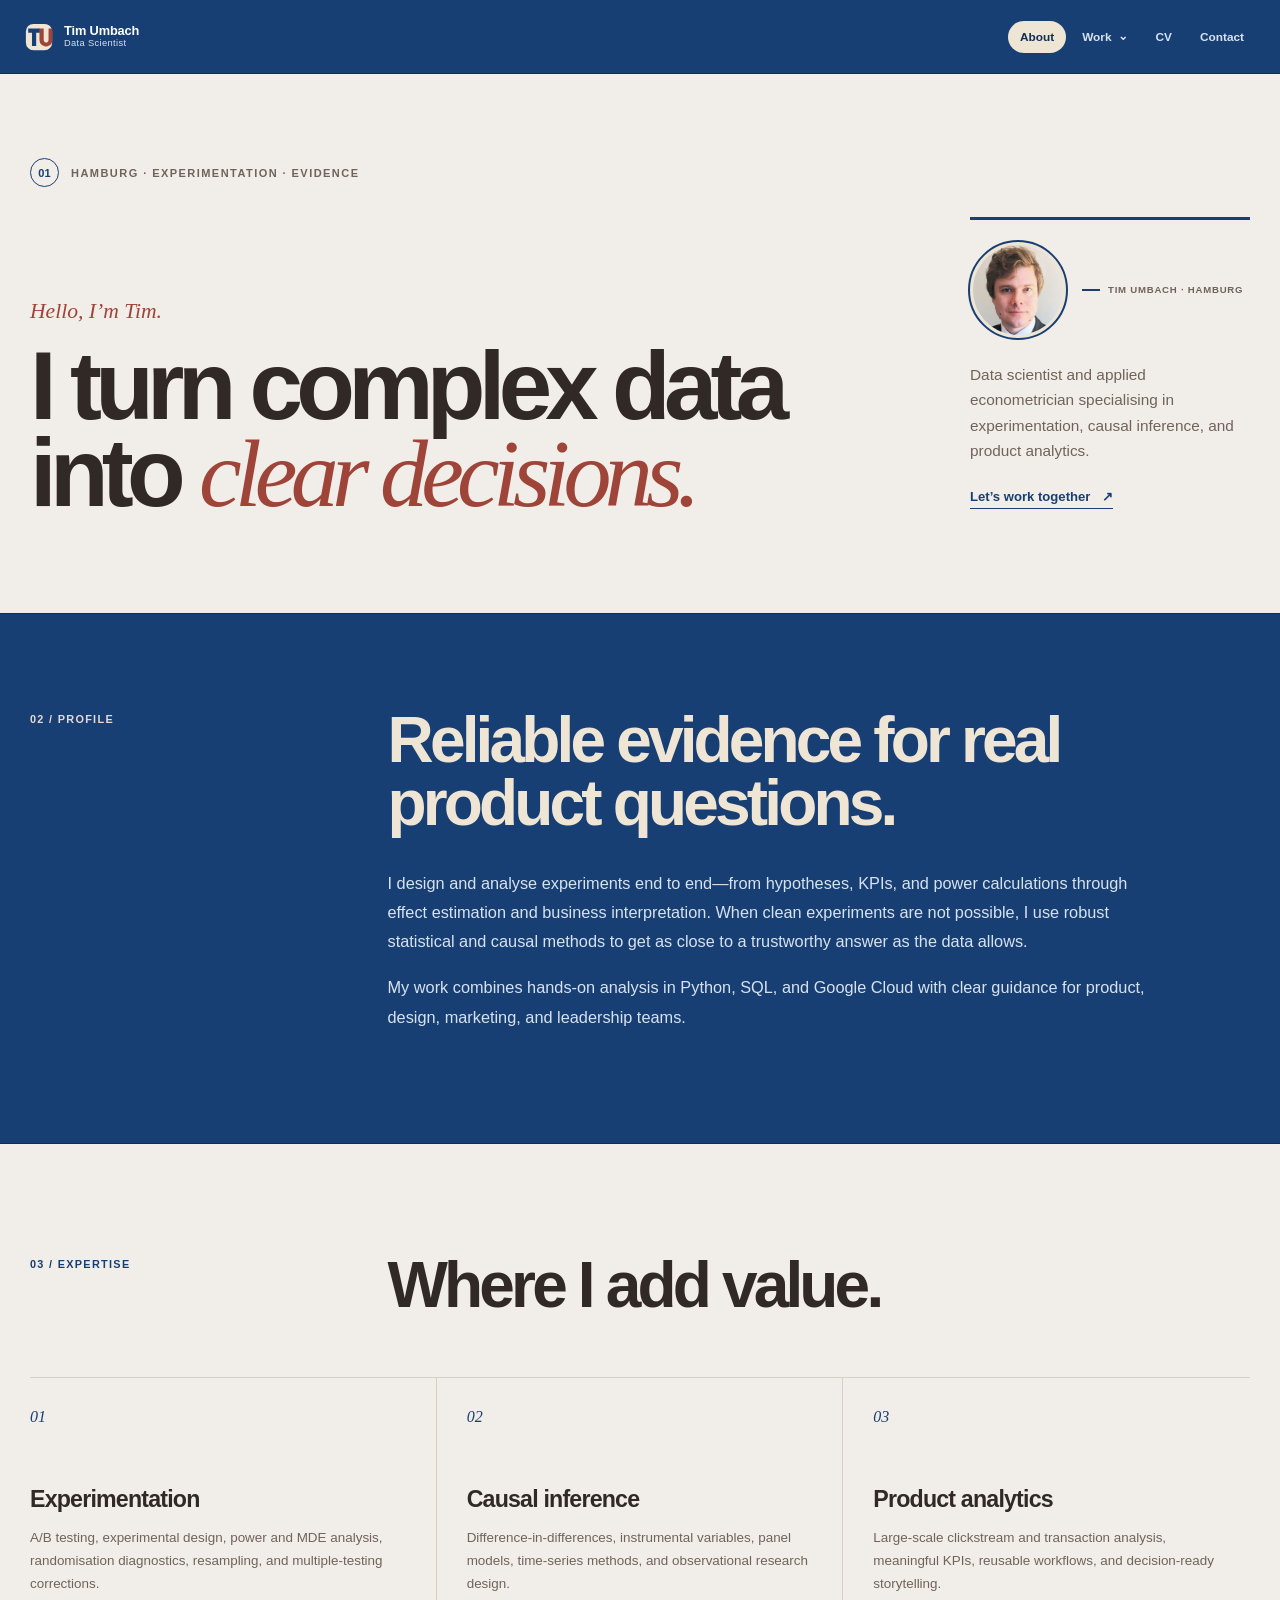
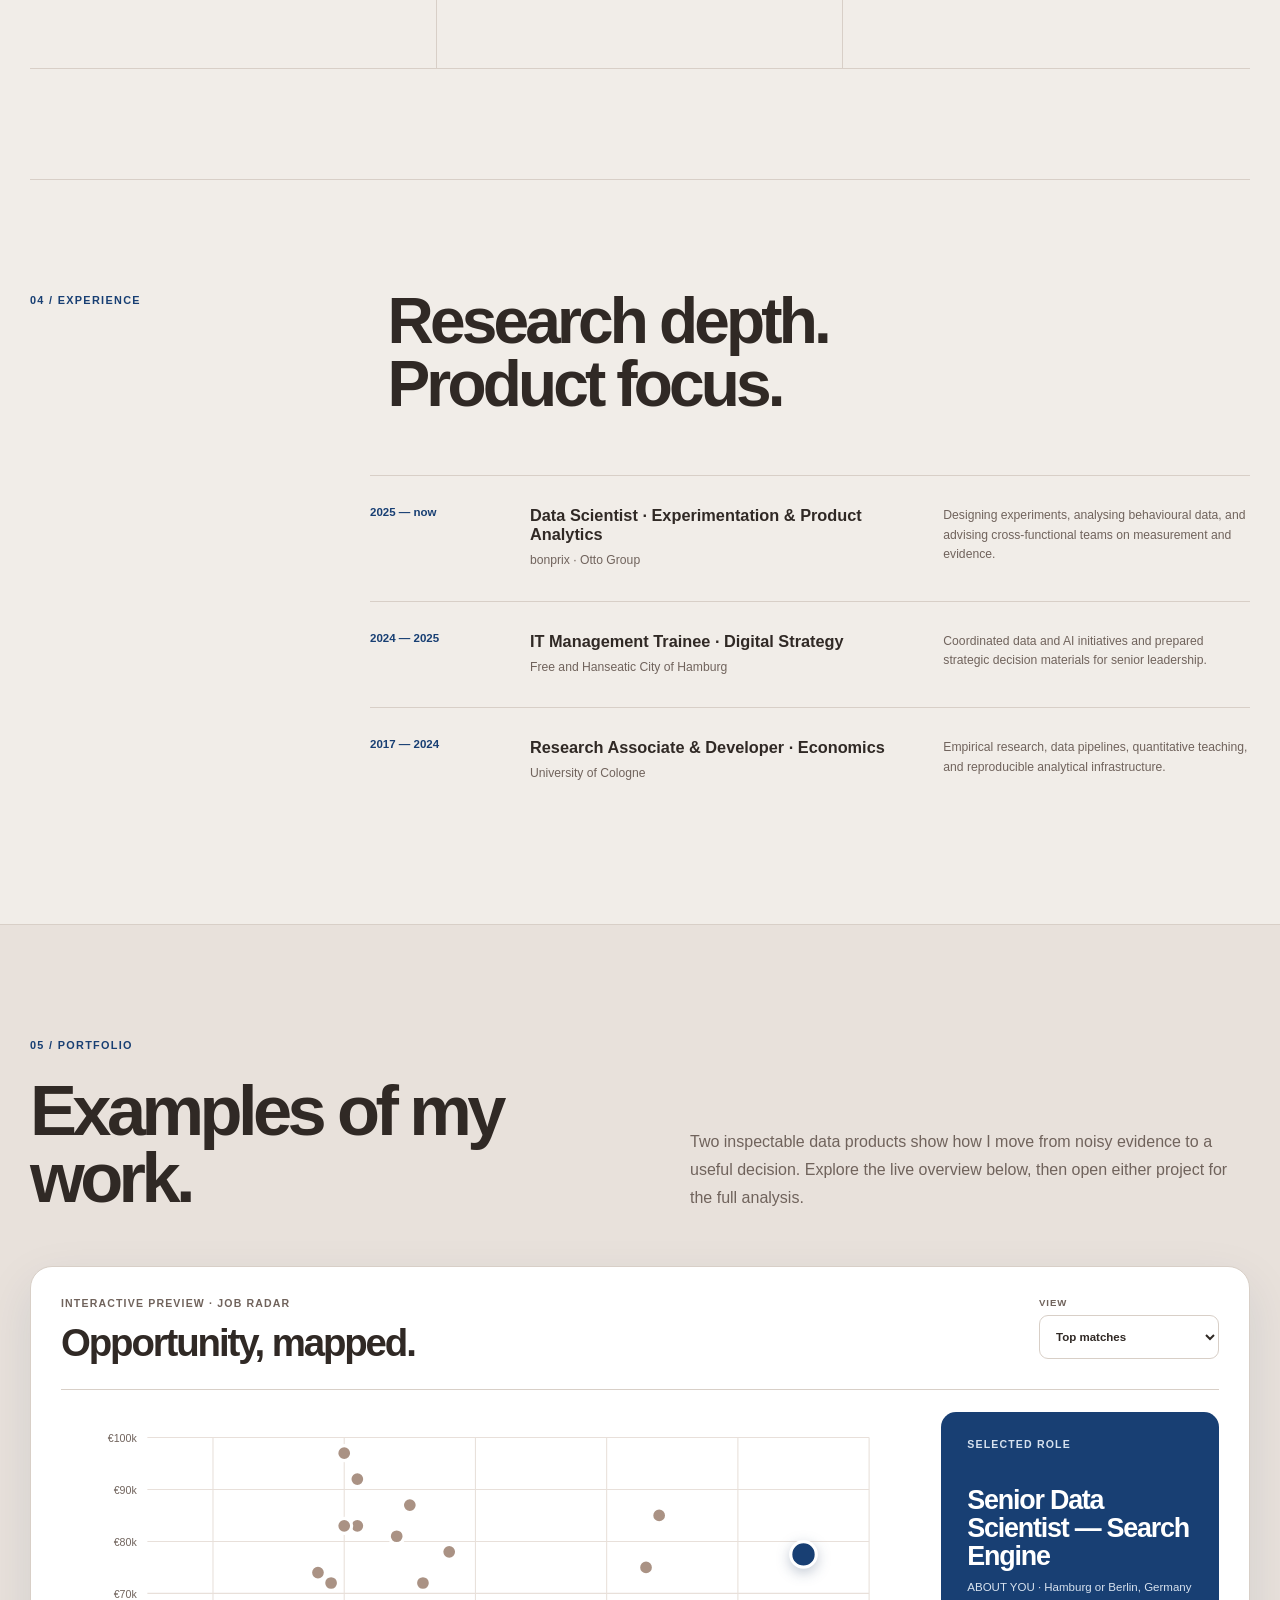
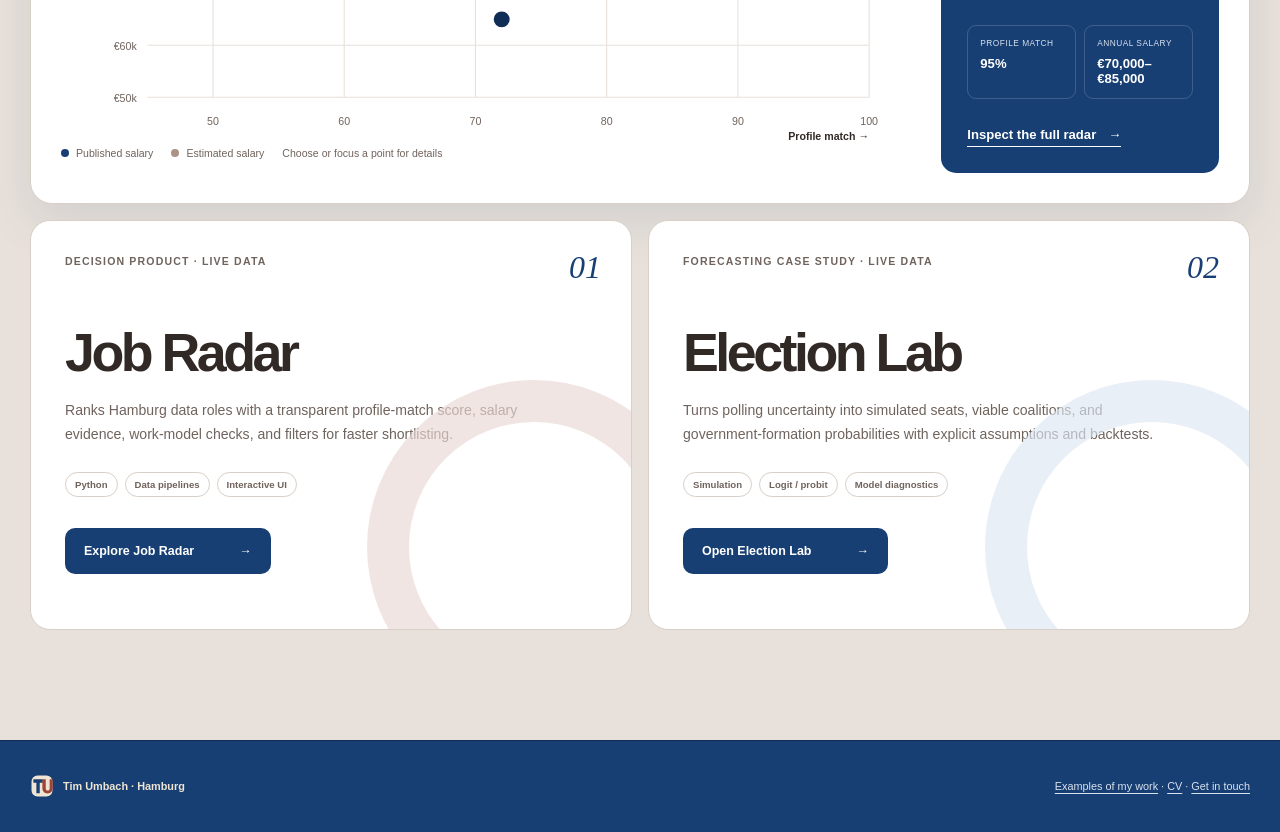
==== commit 1cb39540: "refine portfolio layout and blue identity" ====
--- a/index.html
+++ b/index.html
@@ -14,17 +14,17 @@
     <a class="skip-link" href="#about">Skip to content</a>
     <header class="site-header">
       <a class="brand" href="index.html" aria-label="Tim Umbach home">
-        <img class="brand-mark" src="assets/tu-monogram.svg" alt="" width="36" height="36">
-        <span>Tim Umbach <b>· Data Scientist</b></span>
+        <img class="brand-mark" src="assets/tu-monogram.svg" alt="" width="30" height="30">
+        <span class="brand-copy"><strong>Tim Umbach</strong><small>Data Scientist</small></span>
       </a>
       <nav class="site-nav" aria-label="Primary navigation">
         <a href="index.html" aria-current="page">About</a>
         <details class="nav-work-menu">
-          <summary><span class="nav-work-label">Examples of my work</span><span class="nav-work-chevron" aria-hidden="true">⌄</span></summary>
+          <summary><span class="nav-work-label">Work</span><span class="nav-work-chevron" aria-hidden="true">⌄</span></summary>
           <div class="nav-work-menu-panel">
-            <a href="#work"><span>Work overview</span><small>Both case studies</small></a>
-            <a href="job-radar.html"><span>Job Radar</span><small>Opportunity intelligence</small></a>
-            <a href="election-lab.html"><span>Election Lab</span><small>Forecasting case study</small></a>
+            <a href="#work">All work</a>
+            <a href="job-radar.html">Job Radar</a>
+            <a href="election-lab.html">Election Lab</a>
           </div>
         </details>
         <a href="cv.html">CV</a>
@@ -181,7 +181,7 @@
     </main>
 
     <footer class="site-footer section-shell">
-      <div><img class="brand-mark mini" src="assets/tu-monogram.svg" alt="" width="28" height="28"><strong>Tim Umbach · Hamburg</strong></div>
+      <div><img class="brand-mark mini" src="assets/tu-monogram.svg" alt="" width="24" height="24"><strong>Tim Umbach · Hamburg</strong></div>
       <p><a href="#work">Examples of my work</a> · <a href="cv.html">CV</a> · <a href="contact.html">Get in touch</a></p>
     </footer>
   </body>
--- a/assets/styles.css
+++ b/assets/styles.css
@@ -13,7 +13,7 @@
   --beige: #efe5d4;
   --royal-fog: #d7e2ef;
   --taupe: #aa9284;
-  --shadow: 0 18px 50px rgba(62, 43, 34, 0.09);
+  --shadow: 0 18px 50px rgba(16, 45, 85, .1);
   --radius: 18px;
   --font: Inter, ui-sans-serif, -apple-system, BlinkMacSystemFont, "Segoe UI", sans-serif;
 }
@@ -29,7 +29,7 @@
 }
 button, input, select { font: inherit; }
 a { color: inherit; }
-.skip-link { position: fixed; left: 1rem; top: -5rem; z-index: 100; padding: .8rem 1rem; background: var(--brick); color: #fff; }
+.skip-link { position: fixed; left: 1rem; top: -5rem; z-index: 100; padding: .8rem 1rem; background: var(--royal); color: #fff; }
 .skip-link:focus { top: 1rem; }
 .sr-only { position: absolute; width: 1px; height: 1px; padding: 0; margin: -1px; overflow: hidden; clip: rect(0, 0, 0, 0); white-space: nowrap; border: 0; }
 .section-shell { width: min(1220px, calc(100% - 48px)); margin-inline: auto; }
@@ -37,22 +37,26 @@
 .site-header {
   position: relative;
   z-index: 30;
-  width: min(1400px, calc(100% - 48px));
-  margin: 0 auto;
-  min-height: 78px;
+  width: 100%;
+  min-height: 74px;
+  padding-inline: max(24px, calc((100% - 1400px) / 2));
   display: flex;
   align-items: center;
   justify-content: space-between;
-  border-bottom: 1px solid rgba(24, 63, 115, .22);
-}
-.brand { display: inline-flex; align-items: center; gap: 12px; font-weight: 760; letter-spacing: -.02em; text-decoration: none; }
-.brand b { color: var(--royal); font-weight: 760; }
-.brand-mark { display: block; width: 36px; height: 36px; flex: 0 0 auto; }
-.brand-mark.mini { width: 28px; height: 28px; }
+  border-bottom: 1px solid var(--royal-dark);
+  background: var(--royal);
+  color: #fff;
+}
+.brand { display: inline-flex; align-items: center; gap: 10px; color: #fff; text-decoration: none; }
+.brand-copy { display: grid; gap: 1px; line-height: 1.05; }
+.brand-copy strong { font-size: .8rem; letter-spacing: -.01em; }
+.brand-copy small { color: var(--royal-fog); font-size: .58rem; letter-spacing: .04em; }
+.brand-mark { display: block; width: 30px; height: 30px; flex: 0 0 auto; }
+.brand-mark.mini { width: 24px; height: 24px; }
 .header-meta, .radar-status { display: flex; align-items: center; gap: 9px; color: var(--ink-soft); font-size: .78rem; }
-.site-nav { display: flex; align-items: center; gap: 8px; }
-.site-nav > a, .nav-work-menu > summary { padding: 9px 12px; border-radius: 999px; color: var(--ink-soft); font-size: .76rem; font-weight: 700; text-decoration: none; }
-.site-nav > a:hover, .site-nav > a[aria-current="page"], .nav-work-menu > summary:hover, .nav-work-menu[open] > summary, .nav-work-menu.current > summary { background: var(--panel); color: var(--royal); }
+.site-nav { display: flex; align-items: center; gap: 4px; }
+.site-nav > a, .nav-work-menu > summary { padding: 9px 12px; border-radius: 999px; color: var(--royal-fog); font-size: .74rem; font-weight: 720; text-decoration: none; }
+.site-nav > a:hover, .site-nav > a[aria-current="page"], .nav-work-menu > summary:hover, .nav-work-menu[open] > summary, .nav-work-menu.current > summary { background: var(--beige); color: var(--royal-dark); }
 .nav-work-menu { position: relative; padding: 0; border: 0; }
 .nav-work-menu > summary { display: flex; align-items: center; gap: 6px; list-style: none; cursor: pointer; }
 .nav-work-menu > summary::-webkit-details-marker { display: none; }
@@ -64,21 +68,19 @@
   left: 50%;
   z-index: 40;
   display: grid;
-  width: 250px;
-  padding: 8px;
-  border: 1px solid var(--line);
-  border-radius: 14px;
+  width: 180px;
+  padding: 7px;
+  border: 1px solid var(--royal-light);
+  border-radius: 12px;
   background: var(--panel);
   box-shadow: 0 20px 45px rgba(16, 45, 85, .16);
   transform: translateX(-50%);
 }
 .nav-work-menu-panel::before { content: ""; position: absolute; inset: -11px 0 auto; height: 11px; }
-.nav-work-menu-panel a { display: grid; gap: 3px; padding: 11px 12px; border-radius: 9px; color: var(--ink); text-decoration: none; }
+.nav-work-menu-panel a { padding: 10px 11px; border-radius: 8px; color: var(--ink); font-size: .74rem; font-weight: 740; text-decoration: none; }
 .nav-work-menu-panel a:hover, .nav-work-menu-panel a[aria-current="page"] { background: var(--royal-light); color: var(--royal-dark); }
-.nav-work-menu-panel span { font-size: .75rem; font-weight: 780; }
-.nav-work-menu-panel small { color: var(--ink-soft); font-size: .61rem; }
 .radar-status { width: fit-content; margin: -12px 0 26px auto; }
-.live-dot { width: 8px; height: 8px; border-radius: 50%; background: var(--brick); box-shadow: 0 0 0 4px rgba(158, 68, 56, .13); }
+.live-dot { width: 8px; height: 8px; border-radius: 50%; background: var(--royal); box-shadow: 0 0 0 4px rgba(24, 63, 115, .13); }
 
 .hero { padding: 78px 0 64px; }
 .eyebrow { display: flex; align-items: center; gap: 12px; margin-bottom: 30px; text-transform: uppercase; letter-spacing: .13em; font-size: .69rem; font-weight: 780; color: var(--ink-soft); }
@@ -100,8 +102,8 @@
 .metric-card p { margin: 0; color: var(--ink-soft); font-size: .77rem; font-weight: 700; }
 .metric-card strong { display: block; margin: 18px 0 10px; font-size: 2.55rem; line-height: 1; letter-spacing: -.06em; }
 .metric-card > span { color: var(--ink-soft); font-size: .72rem; }
-.accent-card { background: var(--brick); color: #fff; }
-.accent-card p, .accent-card > span { color: #f8ece9; }
+.accent-card { background: var(--royal); color: #fff; }
+.accent-card p, .accent-card > span { color: var(--royal-fog); }
 .saved-metric button { display: block; margin-top: 2px; padding: 0; border: 0; border-bottom: 1px solid var(--ink); background: none; cursor: pointer; font-size: .72rem; }
 
 .insight-grid { display: grid; grid-template-columns: minmax(0, 1.75fr) minmax(280px, .75fr); gap: 18px; margin-top: 18px; }
@@ -119,17 +121,17 @@
 .chart-legend { display: flex; flex-wrap: wrap; gap: 8px 18px; margin-top: 5px; color: var(--ink-soft); font-size: .66rem; }
 .chart-legend span { display: flex; align-items: center; gap: 7px; }
 .legend-dot { width: 8px; height: 8px; border-radius: 50%; }
-.legend-dot.advertised { background: var(--brick-dark); }
+.legend-dot.advertised { background: var(--royal); }
 .legend-dot.estimated { background: var(--taupe); }
-.benchmark-panel { display: flex; flex-direction: column; background: var(--brick-dark); color: #fff; border-color: var(--brick-dark); }
-.benchmark-panel .overline { color: #dbc3bd; }
+.benchmark-panel { display: flex; flex-direction: column; background: var(--royal); color: #fff; border-color: var(--royal); }
+.benchmark-panel .overline { color: var(--royal-fog); }
 .benchmark-number { margin: 35px 0 8px; color: #fff; font-size: 4.4rem; font-weight: 760; letter-spacing: -.08em; }
 .benchmark-panel h2 { max-width: 260px; }
-.benchmark-panel > p:not(.overline) { color: #e3d2ce; font-size: .82rem; line-height: 1.55; }
+.benchmark-panel > p:not(.overline) { color: var(--royal-fog); font-size: .82rem; line-height: 1.55; }
 .benchmark-panel a { margin-top: 10px; color: #fff; font-size: .78rem; text-decoration: none; }
-.benchmark-scale { height: 5px; margin-top: auto; border-radius: 5px; background: #54231e; }
+.benchmark-scale { height: 5px; margin-top: auto; border-radius: 5px; background: var(--royal-dark); }
 .benchmark-scale span { display: block; height: 100%; border-radius: 5px; background: #fff; }
-.benchmark-labels { display: flex; justify-content: space-between; margin-top: 8px; color: #dbc3bd; font-size: .6rem; }
+.benchmark-labels { display: flex; justify-content: space-between; margin-top: 8px; color: var(--royal-fog); font-size: .6rem; }
 
 .jobs-section { padding: 110px 0 80px; }
 .section-title-row { display: flex; align-items: end; justify-content: space-between; gap: 30px; }
@@ -137,7 +139,7 @@
 .section-title-row > p { margin: 0 0 8px; color: var(--ink-soft); font-size: .78rem; }
 .results-tools { display: grid; justify-items: end; gap: 8px; margin-bottom: 8px; }
 .results-tools p { margin: 0; color: var(--ink-soft); font-size: .78rem; }
-.results-tools a { color: var(--brick-dark); font-size: .72rem; font-weight: 720; text-decoration: none; border-bottom: 1px solid currentColor; }
+.results-tools a { color: var(--royal); font-size: .72rem; font-weight: 720; text-decoration: none; border-bottom: 1px solid currentColor; }
 .filters { display: grid; grid-template-columns: minmax(260px, 1.5fr) minmax(150px, .7fr) minmax(140px, .65fr) minmax(180px, .8fr) auto; gap: 10px; align-items: stretch; margin: 45px 0 22px; }
 .filters label, .filters select, .text-button { min-height: 52px; }
 .filters select, .search-field, .salary-filter { width: 100%; border: 1px solid var(--line); border-radius: 12px; background: var(--panel); }
@@ -147,7 +149,7 @@
 .search-field input { width: 100%; border: 0; outline: 0; background: transparent; color: var(--ink); }
 .salary-filter { display: flex; flex-direction: column; justify-content: center; padding: 8px 14px; }
 .salary-filter > span { display: flex; justify-content: space-between; font-size: .65rem; color: var(--ink-soft); }
-.salary-filter input { width: 100%; margin: 7px 0 0; accent-color: var(--brick); }
+.salary-filter input { width: 100%; margin: 7px 0 0; accent-color: var(--royal); }
 .text-button { padding: 0 16px; border: 0; border-radius: 12px; background: transparent; text-decoration: underline; cursor: pointer; }
 .job-list { display: grid; gap: 10px; }
 .company-group { overflow: hidden; border: 1px solid var(--line); border-radius: 17px; background: rgba(255, 255, 255, .38); }
@@ -156,19 +158,19 @@
 .company-group-heading .company-avatar { width: 36px; height: 36px; border-radius: 10px; font-size: .7rem; }
 .company-group-heading h3 { margin: 0; font-size: 1rem; letter-spacing: -.02em; }
 .company-group-heading p { margin: 3px 0 0; color: var(--ink-soft); font-size: .64rem; }
-.company-toggle { flex: 0 0 auto; padding: 9px 11px; border: 1px solid var(--line); border-radius: 9px; background: var(--panel); color: var(--brick-dark); cursor: pointer; font-size: .68rem; font-weight: 750; }
+.company-toggle { flex: 0 0 auto; padding: 9px 11px; border: 1px solid var(--line); border-radius: 9px; background: var(--panel); color: var(--royal); cursor: pointer; font-size: .68rem; font-weight: 750; }
 .company-toggle span { display: inline-block; min-width: 10px; margin-left: 5px; font-size: .85rem; }
 .company-job-list { display: grid; gap: 8px; padding: 8px; }
 .company-group .job-card { border-color: transparent; border-radius: 11px; }
 .company-group .job-card + .job-card { border-top-color: var(--line); }
 .job-card { position: relative; display: grid; grid-template-columns: 70px minmax(0, 1.6fr) minmax(190px, .7fr) minmax(170px, .65fr) 52px; align-items: center; gap: 22px; min-height: 142px; padding: 22px; border: 1px solid var(--line); border-radius: 15px; background: var(--panel); transition: transform .18s ease, border-color .18s ease, box-shadow .18s ease; }
 .job-card:hover { transform: translateY(-2px); border-color: #b9a99e; box-shadow: 0 14px 35px rgba(62, 43, 34, .08); }
-.match-ring { --score: 50; display: grid; place-items: center; width: 62px; height: 62px; border-radius: 50%; background: conic-gradient(var(--brick) calc(var(--score) * 1%), #e7ded8 0); }
+.match-ring { --score: 50; display: grid; place-items: center; width: 62px; height: 62px; border-radius: 50%; background: conic-gradient(var(--royal) calc(var(--score) * 1%), #e7ded8 0); }
 .match-ring::before { content: ""; grid-area: 1 / 1; width: 49px; height: 49px; border-radius: 50%; background: var(--panel); }
 .match-ring span { grid-area: 1 / 1; z-index: 1; font-size: .77rem; font-weight: 800; }
 .job-main { min-width: 0; }
 .job-kicker { display: flex; align-items: center; flex-wrap: wrap; gap: 8px; margin-bottom: 8px; color: var(--ink-soft); font-size: .7rem; font-weight: 700; }
-.company-avatar { display: inline-grid; place-items: center; width: 24px; height: 24px; border-radius: 7px; background: var(--brick-light); color: var(--brick-dark); font-size: .6rem; }
+.company-avatar { display: inline-grid; place-items: center; width: 24px; height: 24px; border-radius: 7px; background: var(--royal-light); color: var(--royal-dark); font-size: .6rem; }
 .job-main h3 { margin: 0 0 10px; overflow: hidden; text-overflow: ellipsis; font-size: 1.22rem; letter-spacing: -.035em; white-space: nowrap; }
 .job-tags { display: flex; gap: 7px; flex-wrap: wrap; }
 .job-tag { padding: 5px 8px; border-radius: 6px; background: #f2ede9; color: var(--ink-soft); font-size: .61rem; }
@@ -177,12 +179,12 @@
 .job-location span, .job-salary span { display: block; margin-top: 5px; color: var(--ink-soft); font-size: .62rem; line-height: 1.3; }
 .job-location small { display: block; margin-top: 5px; color: var(--ink-soft); font-size: .58rem; line-height: 1.3; }
 .job-location .work-fit { display: inline-block; width: fit-content; padding: 3px 6px; border-radius: 5px; font-weight: 750; }
-.work-fit.fit, .work-fit-note.fit { background: var(--brick-light); color: var(--brick-dark); }
+.work-fit.fit, .work-fit-note.fit { background: var(--royal-light); color: var(--royal-dark); }
 .work-fit.unclear, .work-fit-note.unclear { background: #fff2c7; color: #735600; }
 .work-fit.mismatch, .work-fit-note.mismatch { background: #fbe4dc; color: #8a4023; }
-.salary-source.advertised { color: var(--brick-dark); }
+.salary-source.advertised { color: var(--royal); }
 .save-button { display: grid; place-items: center; width: 42px; height: 42px; border: 1px solid var(--line); border-radius: 50%; background: transparent; cursor: pointer; font-size: 1.08rem; }
-.save-button.saved { background: var(--brick-dark); color: #fff; border-color: var(--brick-dark); }
+.save-button.saved { background: var(--royal); color: #fff; border-color: var(--royal); }
 .card-open { position: absolute; inset: 0; border: 0; background: transparent; cursor: pointer; z-index: 0; }
 .job-card > *:not(.card-open) { position: relative; z-index: 1; pointer-events: none; }
 .job-card .save-button { pointer-events: auto; }
@@ -196,24 +198,25 @@
 summary { cursor: pointer; font-weight: 730; }
 details p { color: var(--ink-soft); font-size: .84rem; line-height: 1.65; }
 
-.site-footer { display: flex; justify-content: space-between; align-items: center; gap: 30px; min-height: 100px; border-top: 1px solid var(--line); color: var(--ink-soft); font-size: .68rem; }
-.site-footer a { text-underline-offset: 3px; }
+.site-footer { display: flex; width: 100%; justify-content: space-between; align-items: center; gap: 30px; min-height: 92px; margin: 0; padding-inline: max(24px, calc((100% - 1220px) / 2)); border-top: 1px solid var(--royal-dark); background: var(--royal); color: var(--royal-fog); font-size: .68rem; }
+.site-footer a { color: var(--royal-fog); text-underline-offset: 3px; }
+.site-footer a:hover { color: var(--beige); }
 
 /* Personal site */
-.personal-hero { padding: 95px 0 105px; }
+.personal-hero { padding: 84px 0 96px; }
 .personal-hero-grid { display: grid; grid-template-columns: minmax(0, 1.7fr) minmax(280px, .55fr); gap: 80px; align-items: end; }
 .hero-kicker { margin: 0 0 18px; color: var(--brick); font-family: Georgia, "Times New Roman", serif; font-size: 1.35rem; font-style: italic; }
 .personal-hero h1 { max-width: 980px; font-size: clamp(3.7rem, 7.5vw, 7rem); }
-.hero-intro { padding: 24px 0 8px; border-top: 3px solid var(--royal); }
-.hero-portrait { position: relative; margin: 0 9px 32px 0; }
-.hero-portrait img { display: block; width: 100%; height: auto; aspect-ratio: 4 / 5; border-radius: 999px 999px 22px 22px; object-fit: cover; object-position: center 35%; box-shadow: 9px 9px 0 var(--royal); }
-.hero-portrait figcaption { display: flex; align-items: center; gap: 8px; margin-top: 17px; color: var(--ink-soft); font-size: .63rem; font-weight: 760; letter-spacing: .08em; text-transform: uppercase; }
-.hero-portrait figcaption span { width: 21px; border-top: 2px solid var(--brick); }
-.hero-intro p { margin: 0 0 28px; color: var(--ink-soft); font-size: 1.05rem; line-height: 1.7; }
+.hero-intro { padding: 22px 0 8px; border-top: 3px solid var(--royal); }
+.hero-portrait { display: flex; align-items: center; gap: 16px; margin: 0 0 24px; }
+.hero-portrait img { display: block; width: 96px; height: 96px; flex: 0 0 auto; border: 3px solid var(--beige); border-radius: 50%; outline: 2px solid var(--royal); object-fit: cover; object-position: center 27%; }
+.hero-portrait figcaption { display: flex; align-items: center; gap: 8px; margin: 0; color: var(--ink-soft); font-size: .6rem; font-weight: 760; letter-spacing: .08em; line-height: 1.5; text-transform: uppercase; }
+.hero-portrait figcaption span { width: 18px; flex: 0 0 auto; border-top: 2px solid var(--royal); }
+.hero-intro p { margin: 0 0 24px; color: var(--ink-soft); font-size: .96rem; line-height: 1.65; }
 .arrow-link { display: inline-flex; gap: 12px; color: var(--royal); font-size: .82rem; font-weight: 780; text-decoration: none; border-bottom: 1px solid currentColor; padding-bottom: 4px; }
 .profile-band { padding: 95px 0; background: var(--royal); color: var(--beige); border-block: 1px solid var(--royal-dark); }
 .profile-band-grid { display: grid; grid-template-columns: .5fr 1.5fr; gap: 70px; }
-.section-number { margin: 4px 0 0; color: var(--brick); font-size: .68rem; font-weight: 800; letter-spacing: .12em; text-transform: uppercase; }
+.section-number { margin: 4px 0 0; color: var(--royal); font-size: .68rem; font-weight: 800; letter-spacing: .12em; text-transform: uppercase; }
 .profile-band h2, .section-heading h2, .work-feature h2, .availability h2 { margin: 0; font-size: clamp(2.5rem, 5vw, 4.8rem); line-height: .98; letter-spacing: -.06em; }
 .profile-band h2 { max-width: 740px; margin-bottom: 34px; color: var(--beige); }
 .profile-band .section-number { color: var(--brick-light); }
@@ -224,26 +227,26 @@
 .expertise-grid article { min-height: 290px; padding: 30px; border-right: 1px solid var(--line); }
 .expertise-grid article:first-child { padding-left: 0; }
 .expertise-grid article:last-child { border-right: 0; }
-.expertise-grid article > span { color: var(--brick); font-family: Georgia, "Times New Roman", serif; font-style: italic; }
+.expertise-grid article > span { color: var(--royal); font-family: Georgia, "Times New Roman", serif; font-style: italic; }
 .expertise-grid h3 { margin: 60px 0 14px; font-size: 1.45rem; letter-spacing: -.035em; }
 .expertise-grid p { color: var(--ink-soft); font-size: .84rem; line-height: 1.7; }
 .journey { border-top: 1px solid var(--line); }
 .timeline { margin-left: calc(25% + 35px); }
 .timeline article { display: grid; grid-template-columns: 130px minmax(260px, 1fr) minmax(260px, .8fr); gap: 30px; padding: 30px 0; border-top: 1px solid var(--line); }
-.timeline time { color: var(--brick); font-size: .72rem; font-weight: 750; }
+.timeline time { color: var(--royal); font-size: .72rem; font-weight: 750; }
 .timeline h3 { margin: 0 0 7px; font-size: 1.02rem; }
 .timeline div p, .timeline > article > p { margin: 0; color: var(--ink-soft); font-size: .76rem; line-height: 1.6; }
-.work-feature { padding: 105px 0; background: var(--brick-dark); color: #fff; }
+.work-feature { padding: 105px 0; background: var(--royal); color: #fff; }
 .work-feature-grid { display: grid; grid-template-columns: 1fr 1fr; gap: 100px; align-items: end; }
-.section-number.light { color: #dbc3bd; margin-bottom: 38px; }
-.work-feature-grid > div:last-child p { margin: 0 0 35px; color: #eadbd7; font-size: 1.03rem; line-height: 1.75; }
+.section-number.light { color: var(--royal-fog); margin-bottom: 38px; }
+.work-feature-grid > div:last-child p { margin: 0 0 35px; color: var(--royal-fog); font-size: 1.03rem; line-height: 1.75; }
 .button-link { display: inline-flex; align-items: center; justify-content: space-between; gap: 45px; padding: 16px 19px; border-radius: 10px; text-decoration: none; font-size: .78rem; font-weight: 780; }
-.light-button { background: #fff; color: var(--brick-dark); }
+.light-button { background: #fff; color: var(--royal); }
 .work-links { display: flex; flex-wrap: wrap; gap: 9px; }
 .outline-button { border: 1px solid rgba(255,255,255,.42); color: #fff; }
 .outline-button:hover { background: rgba(255,255,255,.08); }
-.dark-button { background: var(--brick-dark); color: #fff; }
-.dark-button:hover { background: #5f2822; }
+.dark-button { background: var(--royal); color: #fff; }
+.dark-button:hover { background: var(--royal-dark); }
 .paper-button { border: 1px solid var(--line); background: var(--panel); color: var(--royal); }
 .text-link { color: var(--royal); font-size: .75rem; font-weight: 750; text-underline-offset: 4px; }
 
@@ -265,8 +268,8 @@
 .home-opportunity-chart .home-grid-line { stroke: #e8e0da; stroke-width: 1; }
 .home-opportunity-chart .home-axis-label { fill: var(--ink); font-weight: 750; }
 .home-job-dot { fill: var(--taupe); stroke: #fff; stroke-width: 3; cursor: pointer; outline: none; transition: r .15s ease, fill .15s ease, filter .15s ease; }
-.home-job-dot.is-published { fill: var(--brick-dark); }
-.home-job-dot:hover, .home-job-dot:focus, .home-job-dot.is-active { r: 12px; fill: var(--brick); filter: drop-shadow(0 4px 6px rgba(116,49,41,.25)); }
+.home-job-dot.is-published { fill: var(--royal-dark); }
+.home-job-dot:hover, .home-job-dot:focus, .home-job-dot.is-active { r: 12px; fill: var(--royal); filter: drop-shadow(0 4px 6px rgba(16,45,85,.25)); }
 .home-role-detail { display: flex; min-height: 320px; padding: 26px; flex-direction: column; border-radius: 15px; background: var(--royal); color: #fff; }
 .home-role-detail .overline { color: var(--royal-fog); }
 .home-role-detail h4 { margin: 24px 0 9px; font-size: clamp(1.35rem, 2.1vw, 2rem); line-height: 1.05; letter-spacing: -.045em; }
@@ -280,7 +283,7 @@
 .work-example-card { position: relative; min-height: 410px; padding: 34px; overflow: hidden; border: 1px solid var(--line); border-radius: 20px; background: var(--panel); }
 .work-example-card::after { content: ""; position: absolute; right: -70px; bottom: -85px; width: 250px; height: 250px; border: 42px solid var(--brick-light); border-radius: 50%; opacity: .65; pointer-events: none; }
 .election-example-card::after { border-color: var(--royal-light); }
-.work-example-index { position: absolute; top: 28px; right: 30px; color: var(--brick); font-family: Georgia, "Times New Roman", serif; font-size: 2rem; font-style: italic; }
+.work-example-index { position: absolute; top: 28px; right: 30px; color: var(--royal); font-family: Georgia, "Times New Roman", serif; font-size: 2rem; font-style: italic; }
 .work-example-card h3 { margin: 54px 0 16px; font-size: clamp(2.25rem, 4.2vw, 4rem); letter-spacing: -.065em; }
 .work-example-card > p:not(.overline) { max-width: 500px; margin: 0; color: var(--ink-soft); font-size: .88rem; line-height: 1.7; }
 .work-example-meta { display: flex; flex-wrap: wrap; gap: 7px; margin: 25px 0 31px; }
@@ -320,7 +323,7 @@
 .availability { padding: 75px 0 100px; border-top: 1px solid var(--line); }
 .availability h2 { margin: 22px 0 18px; }
 .availability > p:last-child { color: var(--ink-soft); }
-.site-footer > div { display: flex; align-items: center; gap: 10px; color: var(--ink); }
+.site-footer > div { display: flex; align-items: center; gap: 9px; color: var(--beige); }
 
 .job-dialog { width: min(680px, calc(100% - 32px)); max-height: calc(100vh - 48px); padding: 0; border: 0; border-radius: 20px; background: var(--paper); box-shadow: 0 40px 100px rgba(0,0,0,.25); }
 .job-dialog::backdrop { background: rgba(10, 17, 12, .62); backdrop-filter: blur(4px); }
@@ -337,10 +340,10 @@
 .dialog-inner h3 { margin: 28px 0 10px; font-size: .82rem; text-transform: uppercase; letter-spacing: .08em; }
 .dialog-inner p { color: var(--ink-soft); line-height: 1.65; }
 .reason-list { display: grid; gap: 8px; padding: 0; list-style: none; }
-.reason-list li { padding: 11px 13px; border-radius: 8px; background: var(--brick-light); color: var(--brick-dark); font-size: .76rem; font-weight: 650; }
+.reason-list li { padding: 11px 13px; border-radius: 8px; background: var(--royal-light); color: var(--royal-dark); font-size: .76rem; font-weight: 650; }
 .gap-list { display: flex; flex-wrap: wrap; gap: 7px; }
 .gap-list span { padding: 7px 9px; border: 1px solid #dfb9a8; border-radius: 7px; color: #8a4023; font-size: .7rem; }
-.apply-link { display: flex; justify-content: space-between; align-items: center; margin-top: 30px; padding: 18px 20px; border-radius: 11px; background: var(--brick-dark); color: #fff; text-decoration: none; font-weight: 750; }
+.apply-link { display: flex; justify-content: space-between; align-items: center; margin-top: 30px; padding: 18px 20px; border-radius: 11px; background: var(--royal); color: #fff; text-decoration: none; font-weight: 750; }
 .apply-link span { color: #fff; }
 
 .loading-block, .loading-card div { border-radius: 8px; background: linear-gradient(90deg, #ebe4df 25%, #f8f5f2 50%, #ebe4df 75%); background-size: 200% 100%; animation: shimmer 1.4s infinite; }
@@ -357,7 +360,7 @@
   --forecast-blue-soft: var(--royal-light);
   --forecast-gold: #d5a849;
   background:
-    radial-gradient(circle at 78% 4%, rgba(51, 95, 114, .1), transparent 27rem),
+    radial-gradient(circle at 78% 4%, rgba(24, 63, 115, .1), transparent 27rem),
     var(--paper);
 }
 .election-hero { padding: 66px 0 70px; }
@@ -365,7 +368,7 @@
 .election-hero-topline .radar-status { margin: 4px 0 0; }
 .election-hero-grid { display: grid; grid-template-columns: minmax(0, 1.7fr) minmax(320px, .55fr); align-items: end; gap: 75px; }
 .election-hero h1 { max-width: 910px; font-size: clamp(3.5rem, 7vw, 6.7rem); }
-.forecast-controls { padding: 22px; border: 1px solid var(--ink); border-radius: 16px; background: rgba(255,255,255,.62); box-shadow: 10px 10px 0 rgba(51, 95, 114, .14); }
+.forecast-controls { padding: 22px; border: 1px solid var(--ink); border-radius: 16px; background: rgba(255,255,255,.62); box-shadow: 10px 10px 0 rgba(24, 63, 115, .14); }
 .control-index { margin-bottom: 27px; color: var(--ink-soft); font-family: ui-monospace, SFMono-Regular, Menlo, monospace; font-size: .61rem; letter-spacing: .09em; text-transform: uppercase; }
 .forecast-controls > label, .forecast-controls legend { display: block; margin: 0 0 8px; color: var(--ink-soft); font-size: .62rem; font-weight: 800; letter-spacing: .11em; text-transform: uppercase; }
 .forecast-controls select { width: 100%; height: 48px; padding: 0 38px 0 12px; border: 1px solid var(--line); border-radius: 9px; background: #fff; color: var(--ink); cursor: pointer; font-weight: 680; }
@@ -380,11 +383,11 @@
 .forecast-summary > article { min-height: 205px; padding: 25px; border-right: 1px solid var(--line); }
 .forecast-summary > article:last-child { border-right: 0; }
 .forecast-summary article > p { margin: 0; color: var(--ink-soft); font-size: .67rem; font-weight: 750; letter-spacing: .02em; }
-.forecast-lead-card { position: relative; display: grid; grid-template-columns: 64px minmax(0, 1fr); grid-template-rows: 1fr auto auto; align-content: end; gap: 7px 15px; background: var(--brick-dark); color: #fff; }
-.forecast-lead-card > p { position: absolute; top: 25px; left: 25px; color: #dbc3bd !important; }
+.forecast-lead-card { position: relative; display: grid; grid-template-columns: 64px minmax(0, 1fr); grid-template-rows: 1fr auto auto; align-content: end; gap: 7px 15px; background: var(--royal); color: #fff; }
+.forecast-lead-card > p { position: absolute; top: 25px; left: 25px; color: var(--royal-fog) !important; }
 .leader-avatar { --leader-color: #fff; display: grid; place-items: center; width: 60px; height: 60px; grid-column: 1; grid-row: 2 / 4; align-self: center; border: 1px solid rgba(255,255,255,.35); border-radius: 50%; background: color-mix(in srgb, var(--leader-color) 56%, #fff); color: #fff; font-family: Georgia, "Times New Roman", serif; font-size: 1.1rem; font-style: italic; }
 .forecast-lead-card h2 { grid-column: 2; grid-row: 2; align-self: end; margin: 0; font-size: clamp(1.75rem, 2.8vw, 2.75rem); line-height: .95; letter-spacing: -.055em; }
-.prediction-meta { display: flex; grid-column: 2; grid-row: 3; align-items: center; flex-wrap: wrap; gap: 7px 10px; color: #dbc3bd; font-size: .63rem; }
+.prediction-meta { display: flex; grid-column: 2; grid-row: 3; align-items: center; flex-wrap: wrap; gap: 7px 10px; color: var(--royal-fog); font-size: .63rem; }
 .prediction-meta strong { color: #fff; }
 .party-pill { --party-color: #fff; padding: 4px 7px; border-radius: 5px; background: var(--party-color); color: #fff; font-weight: 800; }
 .forecast-stat-card { display: flex; flex-direction: column; }
@@ -427,7 +430,7 @@
 .coalition-panel { background: #e7eaeb; }
 .coalition-list { display: grid; margin-top: 19px; }
 .coalition-row { display: grid; grid-template-columns: 30px 1fr; gap: 11px; padding: 15px 0; border-top: 1px solid rgba(48, 41, 37, .14); }
-.coalition-row.is-leading { padding: 17px 13px; border: 0; border-radius: 11px; background: #fff; box-shadow: 0 9px 25px rgba(51,95,114,.09); }
+.coalition-row.is-leading { padding: 17px 13px; border: 0; border-radius: 11px; background: #fff; box-shadow: 0 9px 25px rgba(24,63,115,.09); }
 .coalition-rank { padding-top: 3px; color: var(--ink-soft); font-family: ui-monospace, SFMono-Regular, Menlo, monospace; font-size: .55rem; }
 .coalition-name-row { display: flex; align-items: center; justify-content: space-between; gap: 10px; }
 .coalition-name-row h3 { margin: 0; font-size: .91rem; letter-spacing: -.025em; }
@@ -489,7 +492,7 @@
 .backtest-point:hover span, .backtest-point:focus span { display: block; }
 .logit-point { background: var(--brick); }
 .probit-point { background: var(--forecast-blue); }
-.backtest-point.active { width: 16px; height: 16px; top: 1px; box-shadow: 0 0 0 3px rgba(51,95,114,.12); }
+.backtest-point.active { width: 16px; height: 16px; top: 1px; box-shadow: 0 0 0 3px rgba(24,63,115,.12); }
 .backtest-legend { display: flex; justify-content: flex-end; gap: 16px; margin-top: 17px; color: var(--ink-soft); font-size: .55rem; }
 .backtest-legend span { display: flex; align-items: center; gap: 6px; }
 .backtest-legend i { width: 8px; height: 8px; border-radius: 50%; }
@@ -497,14 +500,14 @@
 .probit-dot { background: var(--forecast-blue); }
 
 .election-method { padding-top: 95px; }
-.source-band { padding: 100px 0; background: var(--brick-dark); color: #fff; }
+.source-band { padding: 100px 0; background: var(--royal); color: #fff; }
 .source-band-grid { display: grid; grid-template-columns: 1fr 1fr; align-items: end; gap: 100px; }
 .source-band h2 { margin: 28px 0 0; font-size: clamp(2.7rem, 5vw, 4.8rem); line-height: .96; letter-spacing: -.06em; }
-.source-band-grid > div:last-child > p { margin: 0 0 28px; color: #e3d2ce; font-size: .9rem; line-height: 1.7; }
+.source-band-grid > div:last-child > p { margin: 0 0 28px; color: var(--royal-fog); font-size: .9rem; line-height: 1.7; }
 .source-links { display: flex; flex-wrap: wrap; gap: 8px; }
 .source-links a { display: inline-flex; gap: 8px; padding: 10px 12px; border: 1px solid rgba(255,255,255,.25); border-radius: 8px; color: #fff; font-size: .61rem; text-decoration: none; }
-.source-links a:hover { background: #fff; color: var(--brick-dark); }
-.source-band-grid small { display: block; margin-top: 24px; color: #caaea8; font-size: .55rem; }
+.source-links a:hover { background: #fff; color: var(--royal); }
+.source-band-grid small { display: block; margin-top: 24px; color: var(--royal-fog); font-size: .55rem; }
 
 @media (max-width: 960px) {
   .hero-grid { grid-template-columns: 1fr; gap: 45px; }
@@ -520,7 +523,7 @@
   .job-location { display: none; }
   .method-grid { grid-template-columns: 1fr; gap: 45px; }
   .personal-hero-grid, .contact-grid { grid-template-columns: 1fr; gap: 45px; }
-  .hero-intro { width: min(100%, 380px); }
+  .hero-intro { width: min(100%, 520px); }
   .profile-band-grid, .section-heading { grid-template-columns: 1fr; gap: 25px; }
   .timeline { margin-left: 0; }
   .timeline article { grid-template-columns: 110px 1fr; }
@@ -544,15 +547,12 @@
 }
 
 @media (max-width: 640px) {
-  .section-shell, .site-header { width: min(100% - 28px, 1220px); }
-  .site-header { min-height: 68px; }
+  .section-shell { width: min(100% - 28px, 1220px); }
+  .site-header { width: 100%; min-height: 66px; padding-inline: 14px; }
   .brand > span:last-child { display: none; }
-  .brand b { display: none; }
   .site-nav { gap: 0; }
   .site-nav > a, .nav-work-menu > summary { padding: 8px 7px; font-size: .66rem; }
-  .nav-work-label { font-size: 0; }
-  .nav-work-label::after { content: "Work"; font-size: .66rem; }
-  .nav-work-menu-panel { left: auto; right: 0; width: min(250px, calc(100vw - 28px)); transform: none; }
+  .nav-work-menu-panel { left: auto; right: 0; width: 180px; transform: none; }
   .nav-work-menu-panel a { padding: 11px 12px; }
   .radar-status { margin: 0 0 22px; font-size: .65rem; }
   .hero { padding: 55px 0 45px; }
@@ -578,14 +578,15 @@
   .job-main h3 { white-space: normal; font-size: 1.04rem; }
   .job-tags .job-tag:nth-child(n+3) { display: none; }
   .method-section { padding-bottom: 80px; }
-  .site-footer { align-items: start; flex-direction: column; justify-content: center; padding: 25px 0; }
+  .site-footer { width: 100%; align-items: start; flex-direction: column; justify-content: center; padding: 25px 14px; }
   .site-footer p { margin: 0; }
   .dialog-inner { padding: 35px 24px 34px; }
   .dialog-score-grid { grid-template-columns: 1fr; }
   .personal-hero, .contact-hero { padding: 65px 0 70px; }
   .personal-hero h1, .contact-grid h1 { font-size: clamp(3.15rem, 14vw, 5rem); }
-  .hero-intro { width: min(100%, 320px); }
-  .hero-portrait { margin-bottom: 28px; }
+  .hero-intro { width: 100%; }
+  .hero-portrait { margin-bottom: 22px; }
+  .hero-portrait img { width: 84px; height: 84px; }
   .profile-band { padding: 70px 0; }
   .expertise, .journey { padding: 75px 0; }
   .expertise-grid { grid-template-columns: 1fr; }
@@ -621,7 +622,7 @@
   .election-hero-topline { display: block; }
   .election-hero-topline .radar-status { margin: -12px 0 27px; }
   .election-hero h1 { font-size: clamp(3.05rem, 14vw, 4.8rem); }
-  .forecast-controls { box-shadow: 6px 6px 0 rgba(51, 95, 114, .14); }
+  .forecast-controls { box-shadow: 6px 6px 0 rgba(24, 63, 115, .14); }
   .model-switch { grid-template-columns: 1fr; }
   .forecast-summary { grid-template-columns: 1fr; }
   .forecast-summary > article { min-height: 175px; border-right: 0; border-bottom: 1px solid var(--line); }
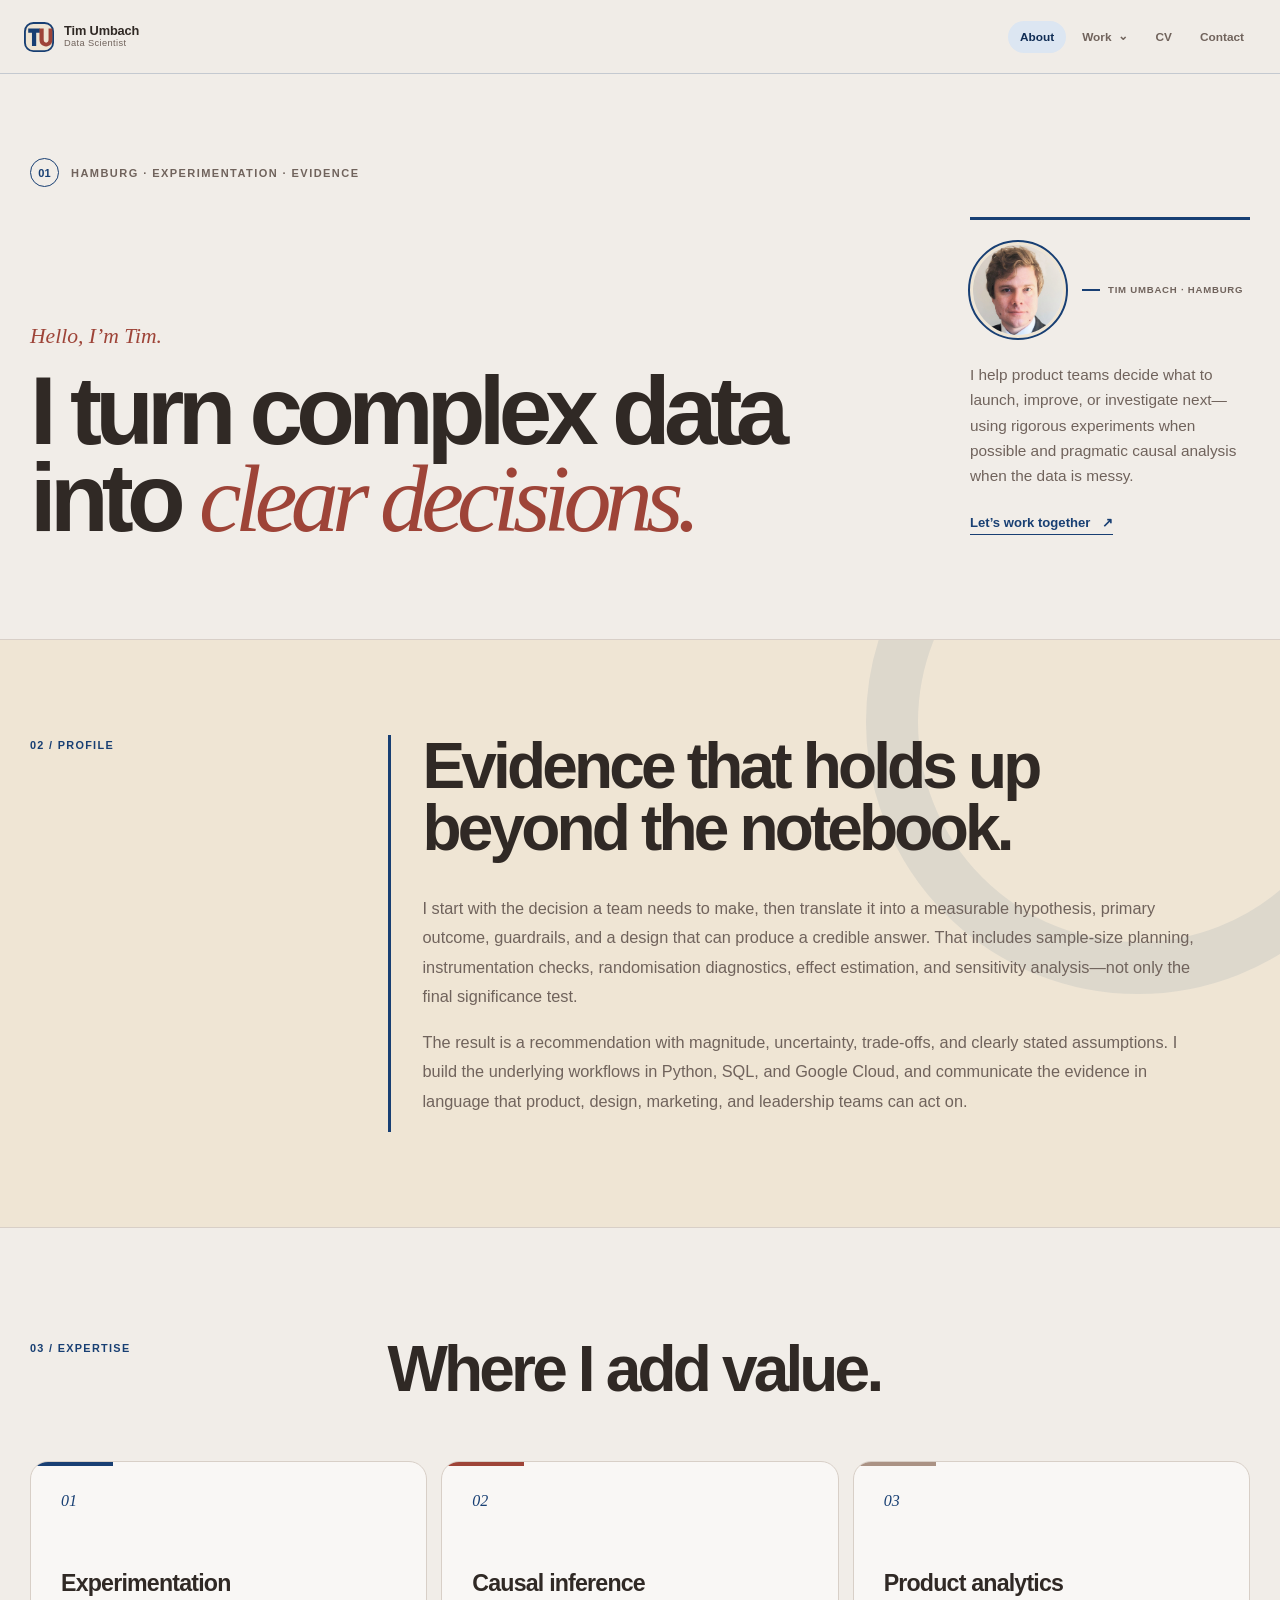
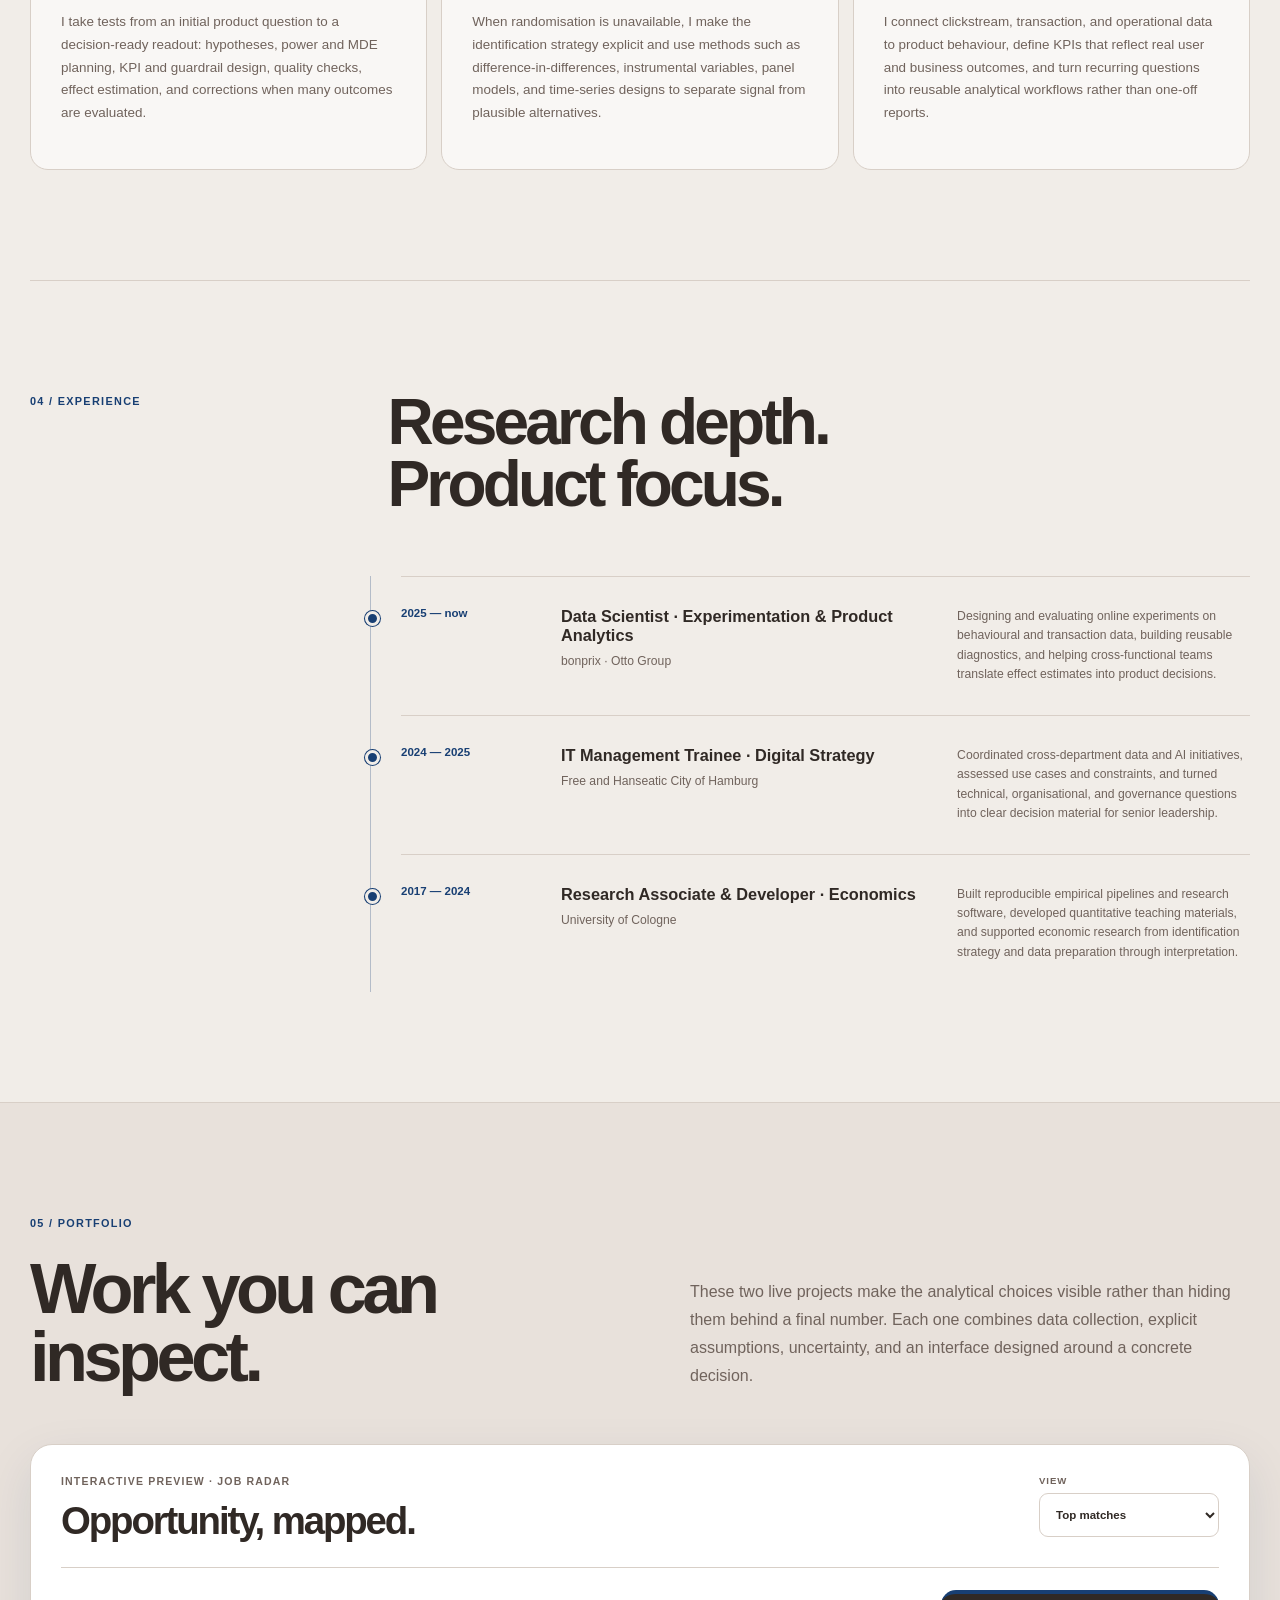
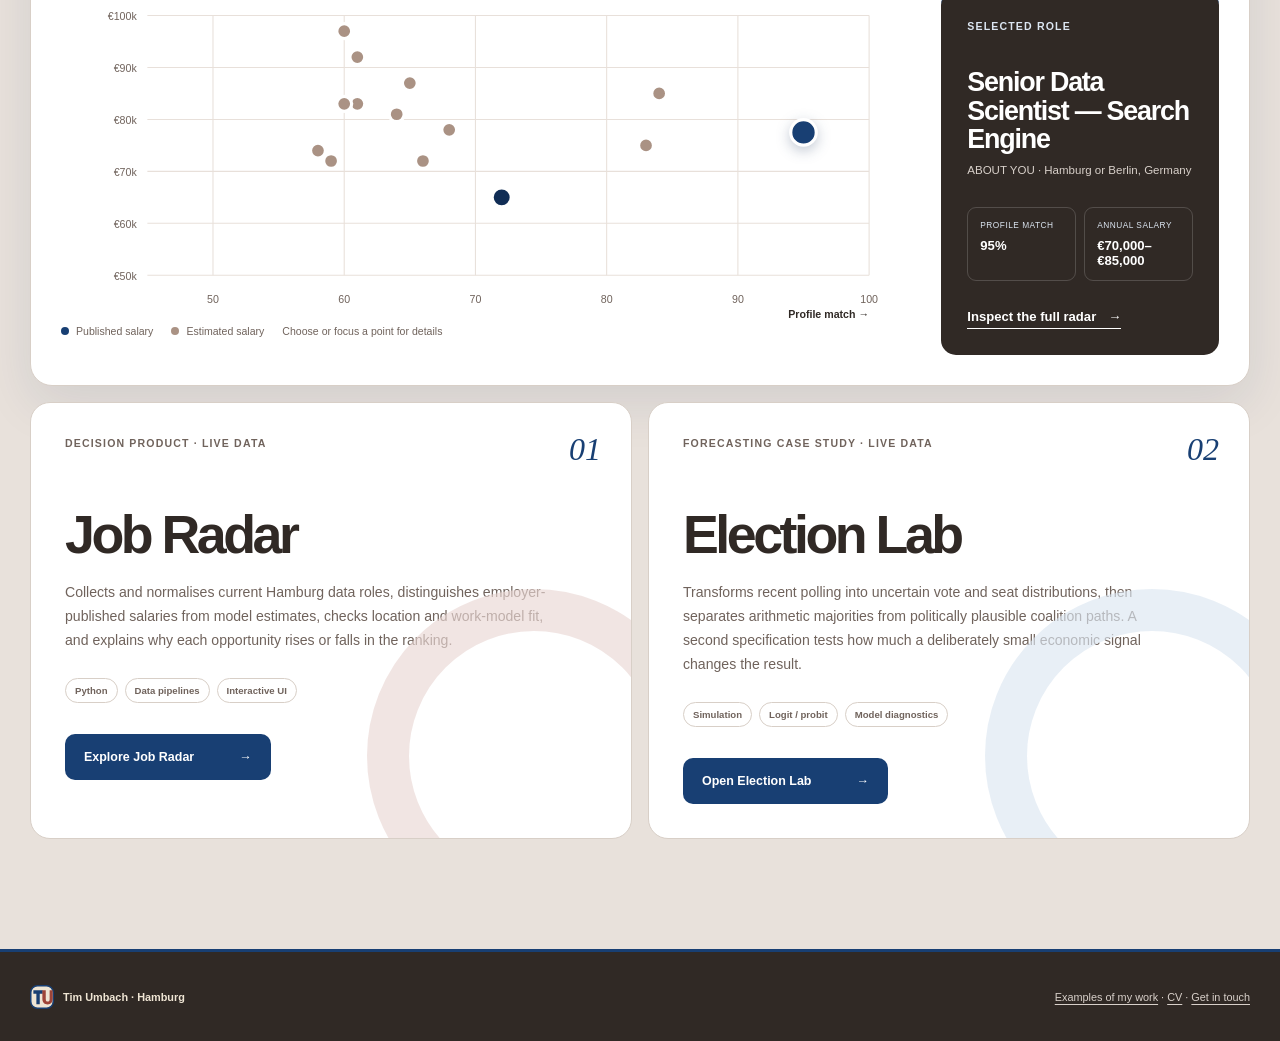
==== commit 2e99c0b5: "rebalance portfolio palette and expand copy" ====
--- a/index.html
+++ b/index.html
@@ -4,7 +4,7 @@
     <meta charset="utf-8">
     <meta name="viewport" content="width=device-width, initial-scale=1">
     <meta name="description" content="Tim Umbach is a Hamburg-based data scientist specialising in experimentation, causal inference, and product analytics.">
-    <meta name="theme-color" content="#183f73">
+    <meta name="theme-color" content="#f1ede8">
     <title>Tim Umbach · Data Scientist</title>
     <link rel="icon" href="assets/tu-monogram.svg" type="image/svg+xml">
     <link rel="stylesheet" href="assets/styles.css">
@@ -45,7 +45,7 @@
               <img src="assets/tim-umbach-portrait.jpg" alt="Portrait of Tim Umbach" width="1011" height="1317">
               <figcaption><span aria-hidden="true"></span>Tim Umbach · Hamburg</figcaption>
             </figure>
-            <p>Data scientist and applied econometrician specialising in experimentation, causal inference, and product analytics.</p>
+            <p>I help product teams decide what to launch, improve, or investigate next—using rigorous experiments when possible and pragmatic causal analysis when the data is messy.</p>
             <a class="arrow-link" href="contact.html">Let’s work together <span aria-hidden="true">↗</span></a>
           </div>
         </div>
@@ -55,9 +55,9 @@
         <div class="section-shell profile-band-grid">
           <p class="section-number">02 / Profile</p>
           <div>
-            <h2>Reliable evidence for real product questions.</h2>
-            <p>I design and analyse experiments end to end—from hypotheses, KPIs, and power calculations through effect estimation and business interpretation. When clean experiments are not possible, I use robust statistical and causal methods to get as close to a trustworthy answer as the data allows.</p>
-            <p>My work combines hands-on analysis in Python, SQL, and Google Cloud with clear guidance for product, design, marketing, and leadership teams.</p>
+            <h2>Evidence that holds up beyond the notebook.</h2>
+            <p>I start with the decision a team needs to make, then translate it into a measurable hypothesis, primary outcome, guardrails, and a design that can produce a credible answer. That includes sample-size planning, instrumentation checks, randomisation diagnostics, effect estimation, and sensitivity analysis—not only the final significance test.</p>
+            <p>The result is a recommendation with magnitude, uncertainty, trade-offs, and clearly stated assumptions. I build the underlying workflows in Python, SQL, and Google Cloud, and communicate the evidence in language that product, design, marketing, and leadership teams can act on.</p>
           </div>
         </div>
       </section>
@@ -71,17 +71,17 @@
           <article>
             <span>01</span>
             <h3>Experimentation</h3>
-            <p>A/B testing, experimental design, power and MDE analysis, randomisation diagnostics, resampling, and multiple-testing corrections.</p>
+            <p>I take tests from an initial product question to a decision-ready readout: hypotheses, power and MDE planning, KPI and guardrail design, quality checks, effect estimation, and corrections when many outcomes are evaluated.</p>
           </article>
           <article>
             <span>02</span>
             <h3>Causal inference</h3>
-            <p>Difference-in-differences, instrumental variables, panel models, time-series methods, and observational research design.</p>
+            <p>When randomisation is unavailable, I make the identification strategy explicit and use methods such as difference-in-differences, instrumental variables, panel models, and time-series designs to separate signal from plausible alternatives.</p>
           </article>
           <article>
             <span>03</span>
             <h3>Product analytics</h3>
-            <p>Large-scale clickstream and transaction analysis, meaningful KPIs, reusable workflows, and decision-ready storytelling.</p>
+            <p>I connect clickstream, transaction, and operational data to product behaviour, define KPIs that reflect real user and business outcomes, and turn recurring questions into reusable analytical workflows rather than one-off reports.</p>
           </article>
         </div>
       </section>
@@ -95,17 +95,17 @@
           <article>
             <time>2025 — now</time>
             <div><h3>Data Scientist · Experimentation &amp; Product Analytics</h3><p>bonprix · Otto Group</p></div>
-            <p>Designing experiments, analysing behavioural data, and advising cross-functional teams on measurement and evidence.</p>
+            <p>Designing and evaluating online experiments on behavioural and transaction data, building reusable diagnostics, and helping cross-functional teams translate effect estimates into product decisions.</p>
           </article>
           <article>
             <time>2024 — 2025</time>
             <div><h3>IT Management Trainee · Digital Strategy</h3><p>Free and Hanseatic City of Hamburg</p></div>
-            <p>Coordinated data and AI initiatives and prepared strategic decision materials for senior leadership.</p>
+            <p>Coordinated cross-department data and AI initiatives, assessed use cases and constraints, and turned technical, organisational, and governance questions into clear decision material for senior leadership.</p>
           </article>
           <article>
             <time>2017 — 2024</time>
             <div><h3>Research Associate &amp; Developer · Economics</h3><p>University of Cologne</p></div>
-            <p>Empirical research, data pipelines, quantitative teaching, and reproducible analytical infrastructure.</p>
+            <p>Built reproducible empirical pipelines and research software, developed quantitative teaching materials, and supported economic research from identification strategy and data preparation through interpretation.</p>
           </article>
         </div>
       </section>
@@ -115,9 +115,9 @@
           <div class="work-showcase-heading">
             <div>
               <p class="section-number">05 / Portfolio</p>
-              <h2 id="work-title">Examples of my work.</h2>
+              <h2 id="work-title">Work you can inspect.</h2>
             </div>
-            <p>Two inspectable data products show how I move from noisy evidence to a useful decision. Explore the live overview below, then open either project for the full analysis.</p>
+            <p>These two live projects make the analytical choices visible rather than hiding them behind a final number. Each one combines data collection, explicit assumptions, uncertainty, and an interface designed around a concrete decision.</p>
           </div>
 
           <article class="home-plot-card" aria-labelledby="home-plot-title">
@@ -163,7 +163,7 @@
               <div class="work-example-index">01</div>
               <p class="overline">Decision product · live data</p>
               <h3>Job Radar</h3>
-              <p>Ranks Hamburg data roles with a transparent profile-match score, salary evidence, work-model checks, and filters for faster shortlisting.</p>
+              <p>Collects and normalises current Hamburg data roles, distinguishes employer-published salaries from model estimates, checks location and work-model fit, and explains why each opportunity rises or falls in the ranking.</p>
               <div class="work-example-meta"><span>Python</span><span>Data pipelines</span><span>Interactive UI</span></div>
               <a class="button-link dark-button" href="job-radar.html">Explore Job Radar <span aria-hidden="true">→</span></a>
             </article>
@@ -171,7 +171,7 @@
               <div class="work-example-index">02</div>
               <p class="overline">Forecasting case study · live data</p>
               <h3>Election Lab</h3>
-              <p>Turns polling uncertainty into simulated seats, viable coalitions, and government-formation probabilities with explicit assumptions and backtests.</p>
+              <p>Transforms recent polling into uncertain vote and seat distributions, then separates arithmetic majorities from politically plausible coalition paths. A second specification tests how much a deliberately small economic signal changes the result.</p>
               <div class="work-example-meta"><span>Simulation</span><span>Logit / probit</span><span>Model diagnostics</span></div>
               <a class="button-link dark-button" href="election-lab.html">Open Election Lab <span aria-hidden="true">→</span></a>
             </article>
--- a/assets/styles.css
+++ b/assets/styles.css
@@ -43,20 +43,20 @@
   display: flex;
   align-items: center;
   justify-content: space-between;
-  border-bottom: 1px solid var(--royal-dark);
-  background: var(--royal);
-  color: #fff;
-}
-.brand { display: inline-flex; align-items: center; gap: 10px; color: #fff; text-decoration: none; }
+  border-bottom: 1px solid rgba(24, 63, 115, .2);
+  background: rgba(241, 237, 232, .96);
+  color: var(--ink);
+}
+.brand { display: inline-flex; align-items: center; gap: 10px; color: var(--ink); text-decoration: none; }
 .brand-copy { display: grid; gap: 1px; line-height: 1.05; }
 .brand-copy strong { font-size: .8rem; letter-spacing: -.01em; }
-.brand-copy small { color: var(--royal-fog); font-size: .58rem; letter-spacing: .04em; }
+.brand-copy small { color: var(--ink-soft); font-size: .58rem; letter-spacing: .04em; }
 .brand-mark { display: block; width: 30px; height: 30px; flex: 0 0 auto; }
 .brand-mark.mini { width: 24px; height: 24px; }
 .header-meta, .radar-status { display: flex; align-items: center; gap: 9px; color: var(--ink-soft); font-size: .78rem; }
 .site-nav { display: flex; align-items: center; gap: 4px; }
-.site-nav > a, .nav-work-menu > summary { padding: 9px 12px; border-radius: 999px; color: var(--royal-fog); font-size: .74rem; font-weight: 720; text-decoration: none; }
-.site-nav > a:hover, .site-nav > a[aria-current="page"], .nav-work-menu > summary:hover, .nav-work-menu[open] > summary, .nav-work-menu.current > summary { background: var(--beige); color: var(--royal-dark); }
+.site-nav > a, .nav-work-menu > summary { padding: 9px 12px; border-radius: 999px; color: var(--ink-soft); font-size: .74rem; font-weight: 720; text-decoration: none; }
+.site-nav > a:hover, .site-nav > a[aria-current="page"], .nav-work-menu > summary:hover, .nav-work-menu[open] > summary, .nav-work-menu.current > summary { background: var(--royal-light); color: var(--royal-dark); }
 .nav-work-menu { position: relative; padding: 0; border: 0; }
 .nav-work-menu > summary { display: flex; align-items: center; gap: 6px; list-style: none; cursor: pointer; }
 .nav-work-menu > summary::-webkit-details-marker { display: none; }
@@ -102,8 +102,8 @@
 .metric-card p { margin: 0; color: var(--ink-soft); font-size: .77rem; font-weight: 700; }
 .metric-card strong { display: block; margin: 18px 0 10px; font-size: 2.55rem; line-height: 1; letter-spacing: -.06em; }
 .metric-card > span { color: var(--ink-soft); font-size: .72rem; }
-.accent-card { background: var(--royal); color: #fff; }
-.accent-card p, .accent-card > span { color: var(--royal-fog); }
+.accent-card { background: var(--brick); color: #fff; }
+.accent-card p, .accent-card > span { color: #f8ece9; }
 .saved-metric button { display: block; margin-top: 2px; padding: 0; border: 0; border-bottom: 1px solid var(--ink); background: none; cursor: pointer; font-size: .72rem; }
 
 .insight-grid { display: grid; grid-template-columns: minmax(0, 1.75fr) minmax(280px, .75fr); gap: 18px; margin-top: 18px; }
@@ -123,15 +123,15 @@
 .legend-dot { width: 8px; height: 8px; border-radius: 50%; }
 .legend-dot.advertised { background: var(--royal); }
 .legend-dot.estimated { background: var(--taupe); }
-.benchmark-panel { display: flex; flex-direction: column; background: var(--royal); color: #fff; border-color: var(--royal); }
-.benchmark-panel .overline { color: var(--royal-fog); }
+.benchmark-panel { display: flex; flex-direction: column; background: var(--ink); color: #fff; border-color: var(--ink); border-top: 4px solid var(--royal); }
+.benchmark-panel .overline { color: var(--royal-light); }
 .benchmark-number { margin: 35px 0 8px; color: #fff; font-size: 4.4rem; font-weight: 760; letter-spacing: -.08em; }
 .benchmark-panel h2 { max-width: 260px; }
-.benchmark-panel > p:not(.overline) { color: var(--royal-fog); font-size: .82rem; line-height: 1.55; }
+.benchmark-panel > p:not(.overline) { color: #d8d0ca; font-size: .82rem; line-height: 1.55; }
 .benchmark-panel a { margin-top: 10px; color: #fff; font-size: .78rem; text-decoration: none; }
 .benchmark-scale { height: 5px; margin-top: auto; border-radius: 5px; background: var(--royal-dark); }
 .benchmark-scale span { display: block; height: 100%; border-radius: 5px; background: #fff; }
-.benchmark-labels { display: flex; justify-content: space-between; margin-top: 8px; color: var(--royal-fog); font-size: .6rem; }
+.benchmark-labels { display: flex; justify-content: space-between; margin-top: 8px; color: #d8d0ca; font-size: .6rem; }
 
 .jobs-section { padding: 110px 0 80px; }
 .section-title-row { display: flex; align-items: end; justify-content: space-between; gap: 30px; }
@@ -198,8 +198,8 @@
 summary { cursor: pointer; font-weight: 730; }
 details p { color: var(--ink-soft); font-size: .84rem; line-height: 1.65; }
 
-.site-footer { display: flex; width: 100%; justify-content: space-between; align-items: center; gap: 30px; min-height: 92px; margin: 0; padding-inline: max(24px, calc((100% - 1220px) / 2)); border-top: 1px solid var(--royal-dark); background: var(--royal); color: var(--royal-fog); font-size: .68rem; }
-.site-footer a { color: var(--royal-fog); text-underline-offset: 3px; }
+.site-footer { display: flex; width: 100%; justify-content: space-between; align-items: center; gap: 30px; min-height: 92px; margin: 0; padding-inline: max(24px, calc((100% - 1220px) / 2)); border-top: 3px solid var(--royal); background: var(--ink); color: #d8d0ca; font-size: .68rem; }
+.site-footer a { color: #d8d0ca; text-underline-offset: 3px; }
 .site-footer a:hover { color: var(--beige); }
 
 /* Personal site */
@@ -214,32 +214,36 @@
 .hero-portrait figcaption span { width: 18px; flex: 0 0 auto; border-top: 2px solid var(--royal); }
 .hero-intro p { margin: 0 0 24px; color: var(--ink-soft); font-size: .96rem; line-height: 1.65; }
 .arrow-link { display: inline-flex; gap: 12px; color: var(--royal); font-size: .82rem; font-weight: 780; text-decoration: none; border-bottom: 1px solid currentColor; padding-bottom: 4px; }
-.profile-band { padding: 95px 0; background: var(--royal); color: var(--beige); border-block: 1px solid var(--royal-dark); }
-.profile-band-grid { display: grid; grid-template-columns: .5fr 1.5fr; gap: 70px; }
+.profile-band { position: relative; padding: 95px 0; overflow: hidden; background: var(--beige); color: var(--ink); border-block: 1px solid var(--line); }
+.profile-band::after { content: ""; position: absolute; right: -130px; top: -190px; width: 440px; height: 440px; border: 52px solid rgba(24, 63, 115, .08); border-radius: 50%; pointer-events: none; }
+.profile-band-grid { position: relative; z-index: 1; display: grid; grid-template-columns: .5fr 1.5fr; gap: 70px; }
+.profile-band-grid > div { padding-left: 32px; border-left: 3px solid var(--royal); }
 .section-number { margin: 4px 0 0; color: var(--royal); font-size: .68rem; font-weight: 800; letter-spacing: .12em; text-transform: uppercase; }
 .profile-band h2, .section-heading h2, .work-feature h2, .availability h2 { margin: 0; font-size: clamp(2.5rem, 5vw, 4.8rem); line-height: .98; letter-spacing: -.06em; }
-.profile-band h2 { max-width: 740px; margin-bottom: 34px; color: var(--beige); }
-.profile-band .section-number { color: var(--brick-light); }
-.profile-band-grid > div > p { max-width: 760px; color: var(--royal-fog); font-size: 1.02rem; line-height: 1.8; }
+.profile-band h2 { max-width: 740px; margin-bottom: 34px; color: var(--ink); }
+.profile-band .section-number { color: var(--royal); }
+.profile-band-grid > div > p { max-width: 780px; color: var(--ink-soft); font-size: 1.02rem; line-height: 1.8; }
 .expertise, .journey { padding: 110px 0; }
 .section-heading { display: grid; grid-template-columns: .5fr 1.5fr; gap: 70px; margin-bottom: 60px; }
-.expertise-grid { display: grid; grid-template-columns: repeat(3, 1fr); border-top: 1px solid var(--line); border-bottom: 1px solid var(--line); }
-.expertise-grid article { min-height: 290px; padding: 30px; border-right: 1px solid var(--line); }
-.expertise-grid article:first-child { padding-left: 0; }
-.expertise-grid article:last-child { border-right: 0; }
+.expertise-grid { display: grid; grid-template-columns: repeat(3, 1fr); gap: 14px; }
+.expertise-grid article { position: relative; min-height: 305px; padding: 30px; overflow: hidden; border: 1px solid var(--line); border-radius: 18px; background: rgba(255,255,255,.58); }
+.expertise-grid article::before { content: ""; position: absolute; inset: 0 auto auto 0; width: 82px; height: 4px; background: var(--royal); }
+.expertise-grid article:nth-child(2)::before { background: var(--brick); }
+.expertise-grid article:nth-child(3)::before { background: var(--taupe); }
 .expertise-grid article > span { color: var(--royal); font-family: Georgia, "Times New Roman", serif; font-style: italic; }
 .expertise-grid h3 { margin: 60px 0 14px; font-size: 1.45rem; letter-spacing: -.035em; }
 .expertise-grid p { color: var(--ink-soft); font-size: .84rem; line-height: 1.7; }
 .journey { border-top: 1px solid var(--line); }
-.timeline { margin-left: calc(25% + 35px); }
-.timeline article { display: grid; grid-template-columns: 130px minmax(260px, 1fr) minmax(260px, .8fr); gap: 30px; padding: 30px 0; border-top: 1px solid var(--line); }
+.timeline { margin-left: calc(25% + 35px); padding-left: 30px; border-left: 1px solid rgba(24, 63, 115, .28); }
+.timeline article { position: relative; display: grid; grid-template-columns: 130px minmax(260px, 1fr) minmax(260px, .8fr); gap: 30px; padding: 30px 0; border-top: 1px solid var(--line); }
+.timeline article::before { content: ""; position: absolute; left: -36px; top: 34px; width: 9px; height: 9px; border: 3px solid var(--paper); border-radius: 50%; background: var(--royal); box-shadow: 0 0 0 1px var(--royal); }
 .timeline time { color: var(--royal); font-size: .72rem; font-weight: 750; }
 .timeline h3 { margin: 0 0 7px; font-size: 1.02rem; }
 .timeline div p, .timeline > article > p { margin: 0; color: var(--ink-soft); font-size: .76rem; line-height: 1.6; }
-.work-feature { padding: 105px 0; background: var(--royal); color: #fff; }
+.work-feature { padding: 105px 0; background: var(--ink); color: #fff; border-top: 4px solid var(--royal); }
 .work-feature-grid { display: grid; grid-template-columns: 1fr 1fr; gap: 100px; align-items: end; }
 .section-number.light { color: var(--royal-fog); margin-bottom: 38px; }
-.work-feature-grid > div:last-child p { margin: 0 0 35px; color: var(--royal-fog); font-size: 1.03rem; line-height: 1.75; }
+.work-feature-grid > div:last-child p { margin: 0 0 35px; color: #d8d0ca; font-size: 1.03rem; line-height: 1.75; }
 .button-link { display: inline-flex; align-items: center; justify-content: space-between; gap: 45px; padding: 16px 19px; border-radius: 10px; text-decoration: none; font-size: .78rem; font-weight: 780; }
 .light-button { background: #fff; color: var(--royal); }
 .work-links { display: flex; flex-wrap: wrap; gap: 9px; }
@@ -270,13 +274,13 @@
 .home-job-dot { fill: var(--taupe); stroke: #fff; stroke-width: 3; cursor: pointer; outline: none; transition: r .15s ease, fill .15s ease, filter .15s ease; }
 .home-job-dot.is-published { fill: var(--royal-dark); }
 .home-job-dot:hover, .home-job-dot:focus, .home-job-dot.is-active { r: 12px; fill: var(--royal); filter: drop-shadow(0 4px 6px rgba(16,45,85,.25)); }
-.home-role-detail { display: flex; min-height: 320px; padding: 26px; flex-direction: column; border-radius: 15px; background: var(--royal); color: #fff; }
-.home-role-detail .overline { color: var(--royal-fog); }
+.home-role-detail { display: flex; min-height: 320px; padding: 26px; flex-direction: column; border-radius: 15px; background: var(--ink); color: #fff; border-top: 4px solid var(--royal); }
+.home-role-detail .overline { color: var(--royal-light); }
 .home-role-detail h4 { margin: 24px 0 9px; font-size: clamp(1.35rem, 2.1vw, 2rem); line-height: 1.05; letter-spacing: -.045em; }
-.home-role-detail > p:not(.overline) { margin: 0; color: var(--royal-fog); font-size: .72rem; line-height: 1.5; }
+.home-role-detail > p:not(.overline) { margin: 0; color: #d8d0ca; font-size: .72rem; line-height: 1.5; }
 .home-role-detail dl { display: grid; grid-template-columns: 1fr 1fr; gap: 8px; margin: 28px 0; }
 .home-role-detail dl div { padding: 12px; border: 1px solid rgba(255,255,255,.17); border-radius: 9px; }
-.home-role-detail dt { color: var(--royal-fog); font-size: .52rem; letter-spacing: .06em; text-transform: uppercase; }
+.home-role-detail dt { color: var(--royal-light); font-size: .52rem; letter-spacing: .06em; text-transform: uppercase; }
 .home-role-detail dd { margin: 8px 0 0; font-size: .82rem; font-weight: 760; }
 .home-role-detail .arrow-link { width: fit-content; margin-top: auto; color: #fff; }
 .work-example-grid { display: grid; grid-template-columns: 1fr 1fr; gap: 16px; margin-top: 16px; }
@@ -314,11 +318,15 @@
 .contact-grid h1 { font-size: clamp(3.6rem, 7vw, 6.6rem); }
 .contact-copy { padding-top: 22px; border-top: 3px solid var(--royal); color: var(--ink-soft); font-size: 1rem; line-height: 1.7; }
 .contact-options { display: grid; grid-template-columns: 1.2fr 1fr 1fr; gap: 12px; padding-bottom: 110px; }
-.contact-card { display: flex; min-height: 230px; padding: 28px; flex-direction: column; border: 1px solid var(--line); border-radius: var(--radius); background: var(--panel); text-decoration: none; transition: transform .18s ease, box-shadow .18s ease; }
-.contact-card:hover { transform: translateY(-4px); box-shadow: var(--shadow); }
-.contact-card.primary-contact { background: var(--royal); color: #fff; border-color: var(--royal); }
+.contact-card { display: flex; min-height: 275px; padding: 28px; flex-direction: column; border: 1px solid var(--line); border-radius: var(--radius); background: var(--panel); text-decoration: none; transition: transform .18s ease, box-shadow .18s ease, border-color .18s ease; }
+.contact-card:hover { transform: translateY(-4px); border-color: rgba(24,63,115,.42); box-shadow: var(--shadow); }
+.contact-card.primary-contact { background: var(--brick-dark); color: #fff; border-color: var(--brick-dark); }
 .contact-label { font-size: .66rem; font-weight: 800; letter-spacing: .12em; text-transform: uppercase; opacity: .72; }
+.contact-card:not(.primary-contact) .contact-label { color: var(--royal); opacity: 1; }
+.primary-contact .contact-label { color: var(--brick-light); opacity: 1; }
 .contact-card strong { margin-top: 48px; font-size: clamp(1rem, 1.7vw, 1.45rem); letter-spacing: -.03em; overflow-wrap: anywhere; }
+.contact-description { margin-top: 15px; color: var(--ink-soft); font-size: .72rem; line-height: 1.55; }
+.primary-contact .contact-description { color: #ead8d4; }
 .contact-action { margin-top: auto; font-size: .72rem; font-weight: 750; }
 .availability { padding: 75px 0 100px; border-top: 1px solid var(--line); }
 .availability h2 { margin: 22px 0 18px; }
@@ -383,7 +391,7 @@
 .forecast-summary > article { min-height: 205px; padding: 25px; border-right: 1px solid var(--line); }
 .forecast-summary > article:last-child { border-right: 0; }
 .forecast-summary article > p { margin: 0; color: var(--ink-soft); font-size: .67rem; font-weight: 750; letter-spacing: .02em; }
-.forecast-lead-card { position: relative; display: grid; grid-template-columns: 64px minmax(0, 1fr); grid-template-rows: 1fr auto auto; align-content: end; gap: 7px 15px; background: var(--royal); color: #fff; }
+.forecast-lead-card { position: relative; display: grid; grid-template-columns: 64px minmax(0, 1fr); grid-template-rows: 1fr auto auto; align-content: end; gap: 7px 15px; background: var(--ink); color: #fff; border-top: 4px solid var(--royal); }
 .forecast-lead-card > p { position: absolute; top: 25px; left: 25px; color: var(--royal-fog) !important; }
 .leader-avatar { --leader-color: #fff; display: grid; place-items: center; width: 60px; height: 60px; grid-column: 1; grid-row: 2 / 4; align-self: center; border: 1px solid rgba(255,255,255,.35); border-radius: 50%; background: color-mix(in srgb, var(--leader-color) 56%, #fff); color: #fff; font-family: Georgia, "Times New Roman", serif; font-size: 1.1rem; font-style: italic; }
 .forecast-lead-card h2 { grid-column: 2; grid-row: 2; align-self: end; margin: 0; font-size: clamp(1.75rem, 2.8vw, 2.75rem); line-height: .95; letter-spacing: -.055em; }
@@ -459,7 +467,7 @@
 .candidate-probability { position: relative; display: grid; justify-items: end; }
 .candidate-probability strong { font-size: .9rem; }
 .candidate-probability span { display: block; width: 100%; max-width: 100%; height: 3px; margin-top: 5px; border-radius: 3px; background: var(--candidate); }
-.economy-card { background: var(--forecast-blue); color: #fff; border-color: var(--forecast-blue); }
+.economy-card { background: var(--ink); color: #fff; border-color: var(--ink); border-top: 4px solid var(--royal); }
 .economy-card-heading { display: flex; justify-content: space-between; gap: 15px; }
 .economy-card .overline, .economy-card-heading > span { color: #c9dadd; }
 .economy-card-heading > span { max-width: 105px; font-size: .55rem; line-height: 1.4; text-align: right; }
@@ -500,14 +508,14 @@
 .probit-dot { background: var(--forecast-blue); }
 
 .election-method { padding-top: 95px; }
-.source-band { padding: 100px 0; background: var(--royal); color: #fff; }
+.source-band { padding: 100px 0; background: var(--ink); color: #fff; border-top: 4px solid var(--royal); }
 .source-band-grid { display: grid; grid-template-columns: 1fr 1fr; align-items: end; gap: 100px; }
 .source-band h2 { margin: 28px 0 0; font-size: clamp(2.7rem, 5vw, 4.8rem); line-height: .96; letter-spacing: -.06em; }
-.source-band-grid > div:last-child > p { margin: 0 0 28px; color: var(--royal-fog); font-size: .9rem; line-height: 1.7; }
+.source-band-grid > div:last-child > p { margin: 0 0 28px; color: #d8d0ca; font-size: .9rem; line-height: 1.7; }
 .source-links { display: flex; flex-wrap: wrap; gap: 8px; }
 .source-links a { display: inline-flex; gap: 8px; padding: 10px 12px; border: 1px solid rgba(255,255,255,.25); border-radius: 8px; color: #fff; font-size: .61rem; text-decoration: none; }
 .source-links a:hover { background: #fff; color: var(--royal); }
-.source-band-grid small { display: block; margin-top: 24px; color: var(--royal-fog); font-size: .55rem; }
+.source-band-grid small { display: block; margin-top: 24px; color: #bdb4ae; font-size: .55rem; }
 
 @media (max-width: 960px) {
   .hero-grid { grid-template-columns: 1fr; gap: 45px; }
@@ -590,8 +598,8 @@
   .profile-band { padding: 70px 0; }
   .expertise, .journey { padding: 75px 0; }
   .expertise-grid { grid-template-columns: 1fr; }
-  .expertise-grid article, .expertise-grid article:first-child { min-height: 0; padding: 25px 0; border-right: 0; border-bottom: 1px solid var(--line); }
-  .expertise-grid article:last-child { border-bottom: 0; }
+  .expertise-grid article, .expertise-grid article:first-child { min-height: 0; padding: 26px; border: 1px solid var(--line); border-radius: 16px; }
+  .expertise-grid article:last-child { border-bottom: 1px solid var(--line); }
   .expertise-grid h3 { margin-top: 30px; }
   .timeline article { grid-template-columns: 1fr; gap: 12px; }
   .timeline > article > p { grid-column: auto; }
@@ -617,7 +625,7 @@
   .cv-pdf { height: 75vh; border-radius: 12px; }
   .contact-options { grid-template-columns: 1fr; }
   .contact-card.primary-contact { grid-column: auto; }
-  .contact-card { min-height: 200px; }
+  .contact-card { min-height: 255px; }
   .election-hero { padding: 48px 0 55px; }
   .election-hero-topline { display: block; }
   .election-hero-topline .radar-status { margin: -12px 0 27px; }
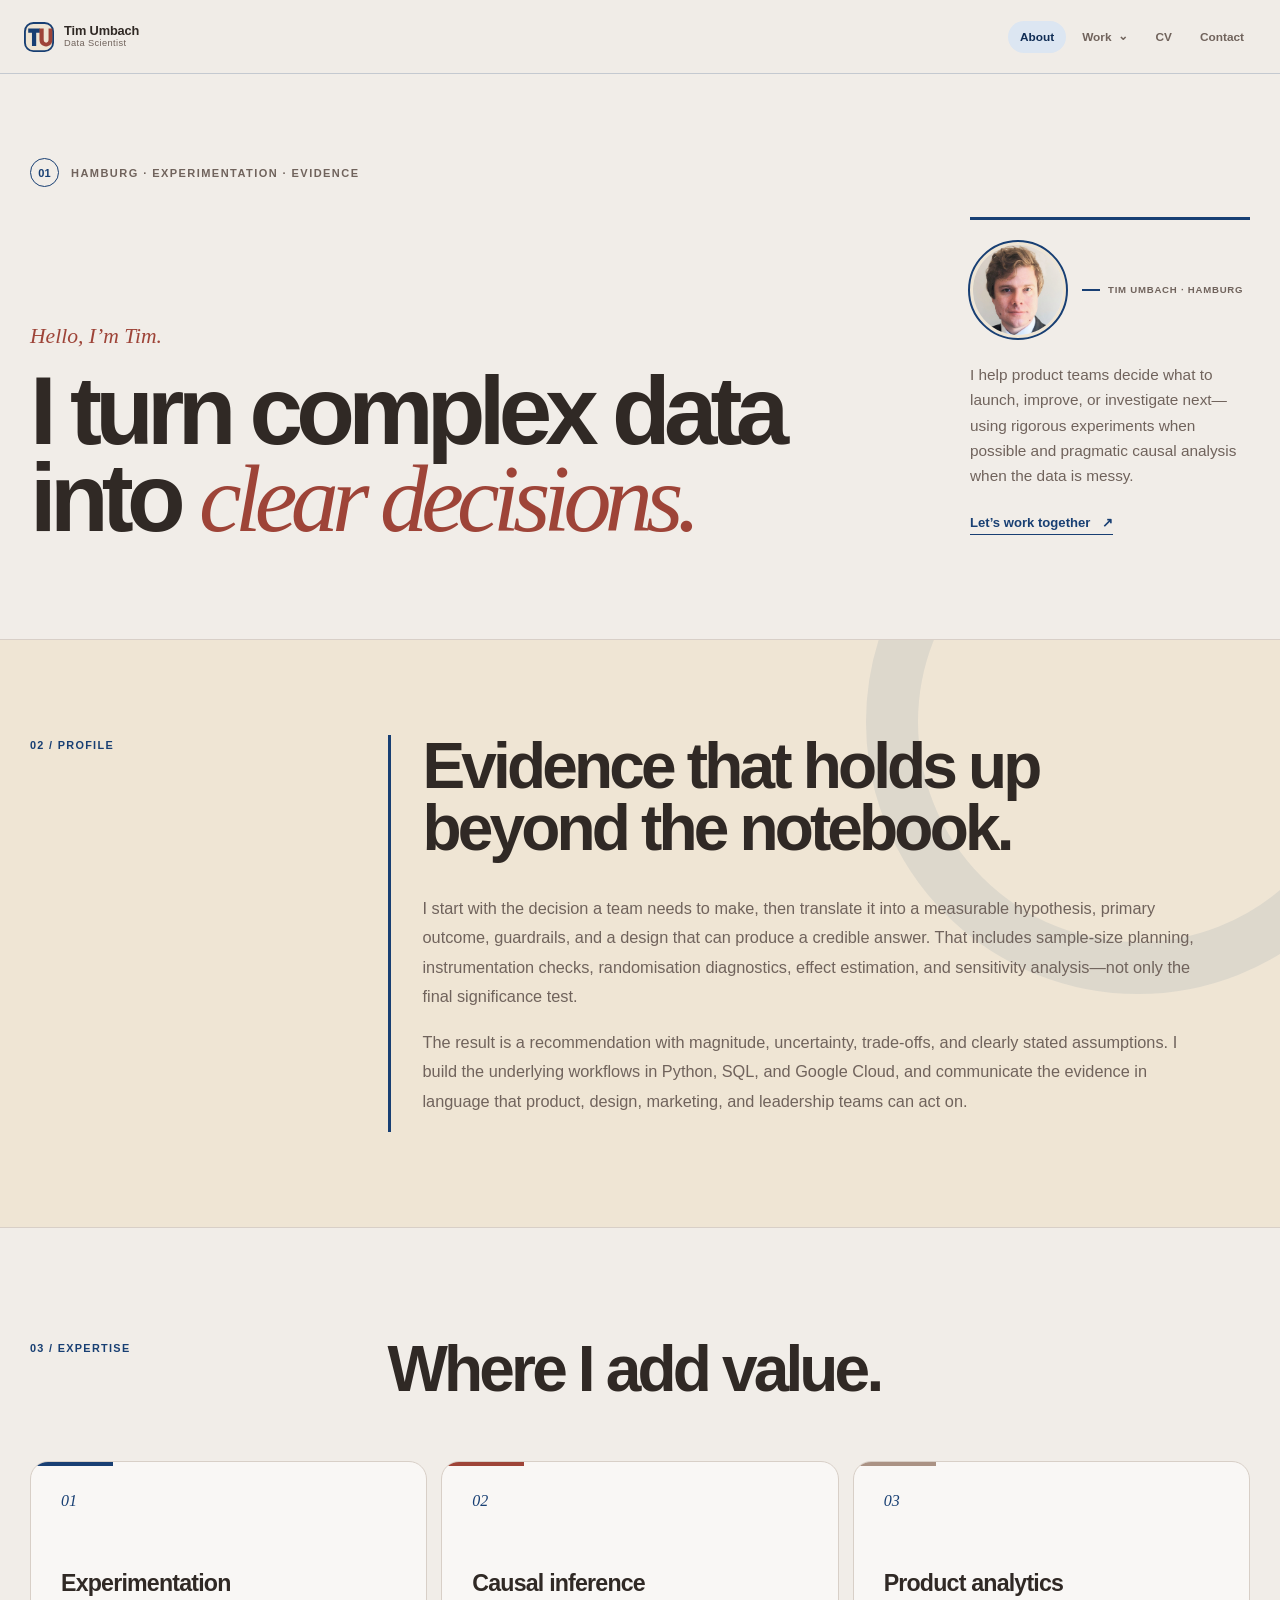
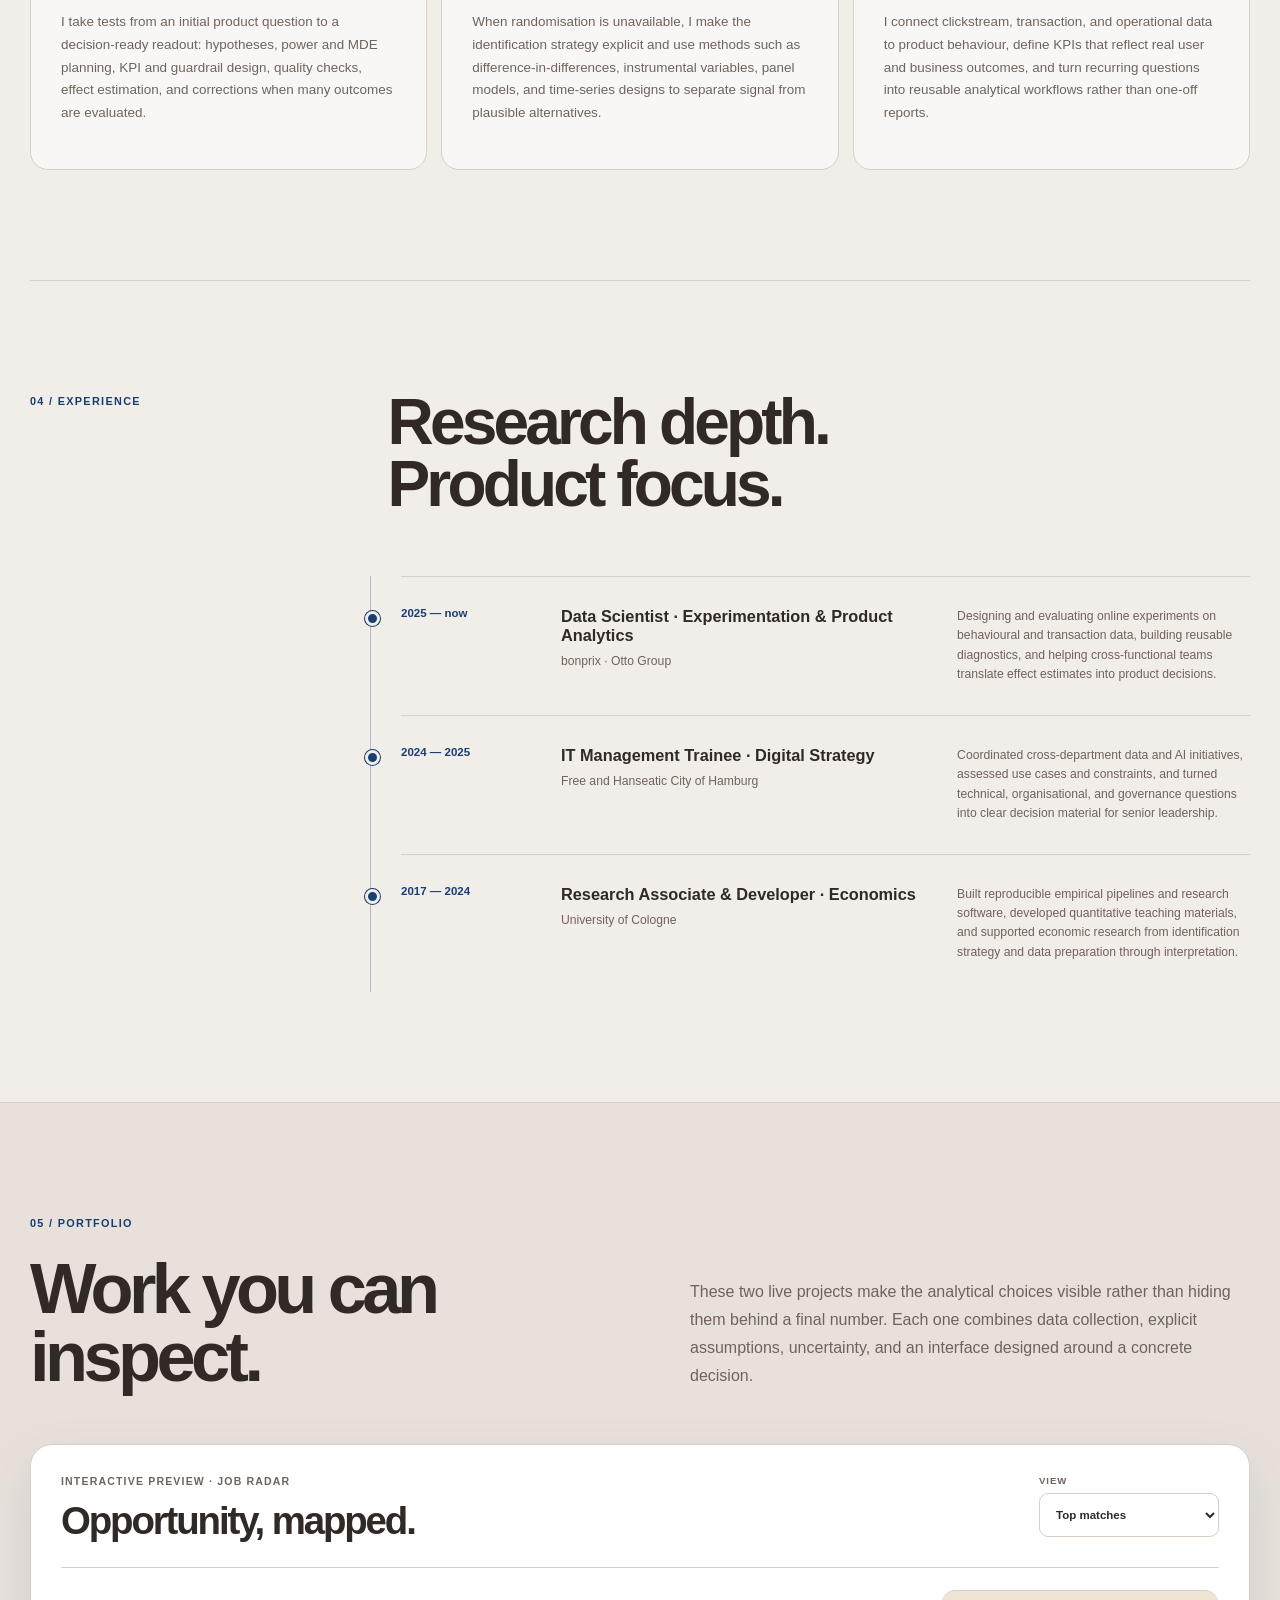
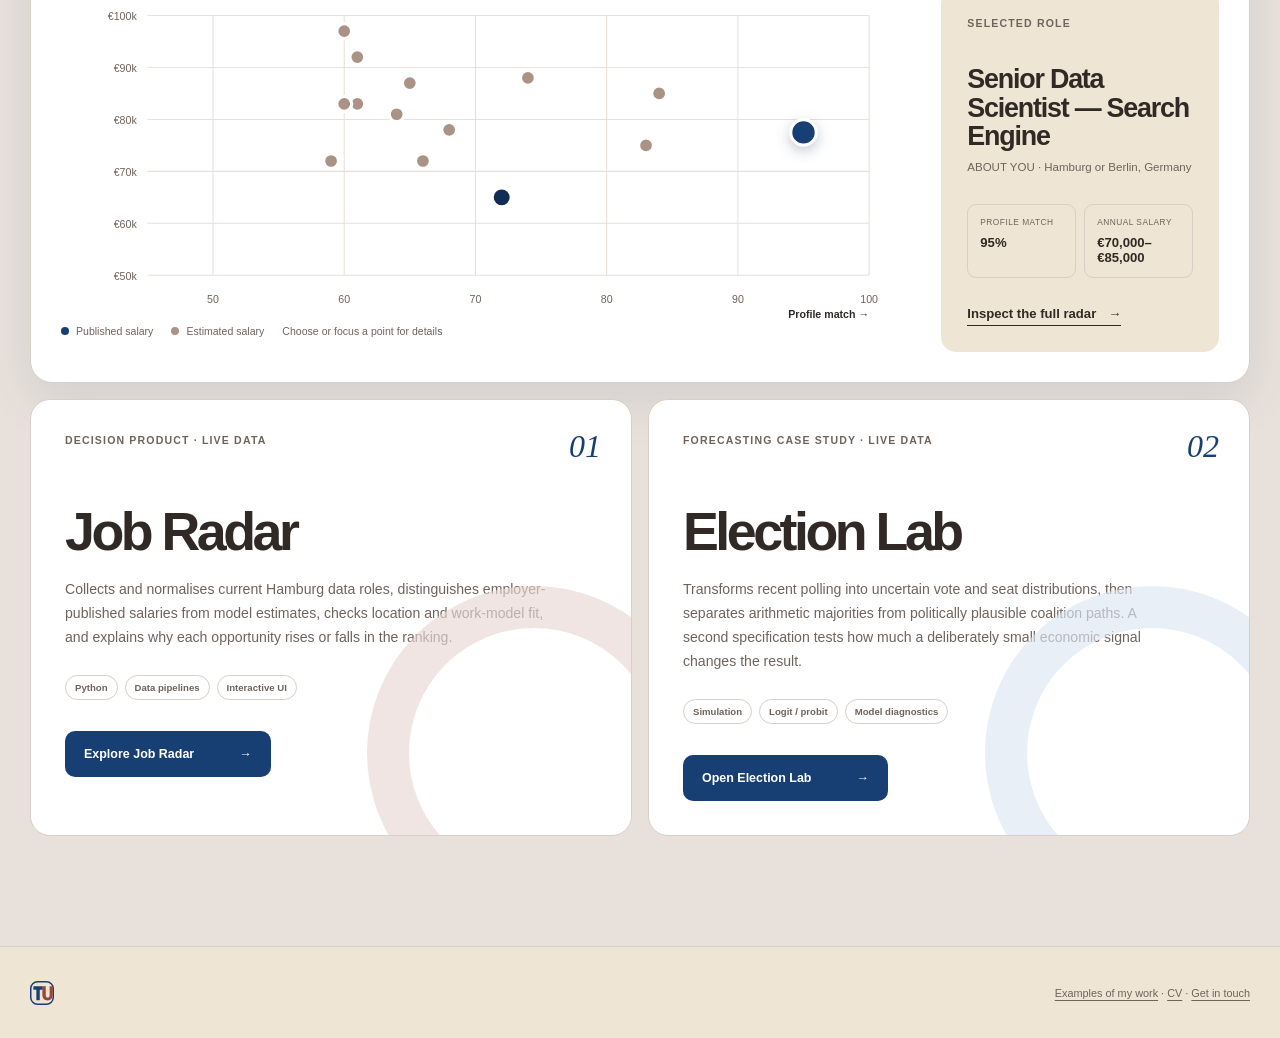
==== commit 8a4c5367: "Add German Economy Lab and lighten dashboard surfaces" ====
--- a/index.html
+++ b/index.html
@@ -25,6 +25,7 @@
             <a href="#work">All work</a>
             <a href="job-radar.html">Job Radar</a>
             <a href="election-lab.html">Election Lab</a>
+            <a href="economy-lab.html">Economy Lab</a>
           </div>
         </details>
         <a href="cv.html">CV</a>
--- a/assets/styles.css
+++ b/assets/styles.css
@@ -123,7 +123,7 @@
 .legend-dot { width: 8px; height: 8px; border-radius: 50%; }
 .legend-dot.advertised { background: var(--royal); }
 .legend-dot.estimated { background: var(--taupe); }
-.benchmark-panel { display: flex; flex-direction: column; background: var(--ink); color: #fff; border-color: var(--ink); border-top: 4px solid var(--royal); }
+.benchmark-panel { display: flex; flex-direction: column; background: var(--beige); color: var(--ink); border: 1px solid var(--line); }
 .benchmark-panel .overline { color: var(--royal-light); }
 .benchmark-number { margin: 35px 0 8px; color: #fff; font-size: 4.4rem; font-weight: 760; letter-spacing: -.08em; }
 .benchmark-panel h2 { max-width: 260px; }
@@ -198,7 +198,7 @@
 summary { cursor: pointer; font-weight: 730; }
 details p { color: var(--ink-soft); font-size: .84rem; line-height: 1.65; }
 
-.site-footer { display: flex; width: 100%; justify-content: space-between; align-items: center; gap: 30px; min-height: 92px; margin: 0; padding-inline: max(24px, calc((100% - 1220px) / 2)); border-top: 3px solid var(--royal); background: var(--ink); color: #d8d0ca; font-size: .68rem; }
+.site-footer { display: flex; width: 100%; justify-content: space-between; align-items: center; gap: 30px; min-height: 92px; margin: 0; padding-inline: max(24px, calc((100% - 1220px) / 2)); border-top: 1px solid var(--line); background: var(--beige); color: var(--ink-soft); font-size: .68rem; }
 .site-footer a { color: #d8d0ca; text-underline-offset: 3px; }
 .site-footer a:hover { color: var(--beige); }
 
@@ -240,7 +240,7 @@
 .timeline time { color: var(--royal); font-size: .72rem; font-weight: 750; }
 .timeline h3 { margin: 0 0 7px; font-size: 1.02rem; }
 .timeline div p, .timeline > article > p { margin: 0; color: var(--ink-soft); font-size: .76rem; line-height: 1.6; }
-.work-feature { padding: 105px 0; background: var(--ink); color: #fff; border-top: 4px solid var(--royal); }
+.work-feature { padding: 105px 0; background: var(--beige); color: var(--ink); border-top: 1px solid var(--line); }
 .work-feature-grid { display: grid; grid-template-columns: 1fr 1fr; gap: 100px; align-items: end; }
 .section-number.light { color: var(--royal-fog); margin-bottom: 38px; }
 .work-feature-grid > div:last-child p { margin: 0 0 35px; color: #d8d0ca; font-size: 1.03rem; line-height: 1.75; }
@@ -274,7 +274,7 @@
 .home-job-dot { fill: var(--taupe); stroke: #fff; stroke-width: 3; cursor: pointer; outline: none; transition: r .15s ease, fill .15s ease, filter .15s ease; }
 .home-job-dot.is-published { fill: var(--royal-dark); }
 .home-job-dot:hover, .home-job-dot:focus, .home-job-dot.is-active { r: 12px; fill: var(--royal); filter: drop-shadow(0 4px 6px rgba(16,45,85,.25)); }
-.home-role-detail { display: flex; min-height: 320px; padding: 26px; flex-direction: column; border-radius: 15px; background: var(--ink); color: #fff; border-top: 4px solid var(--royal); }
+.home-role-detail { display: flex; min-height: 320px; padding: 26px; flex-direction: column; border-radius: 15px; background: var(--beige); color: var(--ink); border-top: 1px solid var(--line); }
 .home-role-detail .overline { color: var(--royal-light); }
 .home-role-detail h4 { margin: 24px 0 9px; font-size: clamp(1.35rem, 2.1vw, 2rem); line-height: 1.05; letter-spacing: -.045em; }
 .home-role-detail > p:not(.overline) { margin: 0; color: #d8d0ca; font-size: .72rem; line-height: 1.5; }
@@ -391,7 +391,7 @@
 .forecast-summary > article { min-height: 205px; padding: 25px; border-right: 1px solid var(--line); }
 .forecast-summary > article:last-child { border-right: 0; }
 .forecast-summary article > p { margin: 0; color: var(--ink-soft); font-size: .67rem; font-weight: 750; letter-spacing: .02em; }
-.forecast-lead-card { position: relative; display: grid; grid-template-columns: 64px minmax(0, 1fr); grid-template-rows: 1fr auto auto; align-content: end; gap: 7px 15px; background: var(--ink); color: #fff; border-top: 4px solid var(--royal); }
+.forecast-lead-card { position: relative; display: grid; grid-template-columns: 64px minmax(0, 1fr); grid-template-rows: 1fr auto auto; align-content: end; gap: 7px 15px; background: var(--beige); color: var(--ink); border-top: 1px solid var(--line); }
 .forecast-lead-card > p { position: absolute; top: 25px; left: 25px; color: var(--royal-fog) !important; }
 .leader-avatar { --leader-color: #fff; display: grid; place-items: center; width: 60px; height: 60px; grid-column: 1; grid-row: 2 / 4; align-self: center; border: 1px solid rgba(255,255,255,.35); border-radius: 50%; background: color-mix(in srgb, var(--leader-color) 56%, #fff); color: #fff; font-family: Georgia, "Times New Roman", serif; font-size: 1.1rem; font-style: italic; }
 .forecast-lead-card h2 { grid-column: 2; grid-row: 2; align-self: end; margin: 0; font-size: clamp(1.75rem, 2.8vw, 2.75rem); line-height: .95; letter-spacing: -.055em; }
@@ -467,7 +467,7 @@
 .candidate-probability { position: relative; display: grid; justify-items: end; }
 .candidate-probability strong { font-size: .9rem; }
 .candidate-probability span { display: block; width: 100%; max-width: 100%; height: 3px; margin-top: 5px; border-radius: 3px; background: var(--candidate); }
-.economy-card { background: var(--ink); color: #fff; border-color: var(--ink); border-top: 4px solid var(--royal); }
+.economy-card { background: var(--beige); color: var(--ink); border: 1px solid var(--line); }
 .economy-card-heading { display: flex; justify-content: space-between; gap: 15px; }
 .economy-card .overline, .economy-card-heading > span { color: #c9dadd; }
 .economy-card-heading > span { max-width: 105px; font-size: .55rem; line-height: 1.4; text-align: right; }
@@ -508,7 +508,7 @@
 .probit-dot { background: var(--forecast-blue); }
 
 .election-method { padding-top: 95px; }
-.source-band { padding: 100px 0; background: var(--ink); color: #fff; border-top: 4px solid var(--royal); }
+.source-band { padding: 100px 0; background: var(--beige); color: var(--ink); border-top: 1px solid var(--line); }
 .source-band-grid { display: grid; grid-template-columns: 1fr 1fr; align-items: end; gap: 100px; }
 .source-band h2 { margin: 28px 0 0; font-size: clamp(2.7rem, 5vw, 4.8rem); line-height: .96; letter-spacing: -.06em; }
 .source-band-grid > div:last-child > p { margin: 0 0 28px; color: #d8d0ca; font-size: .9rem; line-height: 1.7; }
@@ -661,3 +661,23 @@
 @media (prefers-reduced-motion: reduce) {
   *, *::before, *::after { scroll-behavior: auto !important; animation-duration: .01ms !important; transition-duration: .01ms !important; }
 }
+
+/* Quiet surfaces: reserve saturated colours for data and interactive controls. */
+.benchmark-panel .overline, .benchmark-panel > p:not(.overline), .benchmark-labels,
+.home-role-detail .overline, .home-role-detail > p:not(.overline), .home-role-detail dt,
+.work-feature .section-number.light, .work-feature-grid > div:last-child p,
+.forecast-lead-card .prediction-meta, .economy-card .overline, .economy-card-heading > span,
+.economy-values span, .source-band-grid > div:last-child > p, .source-band-grid small { color: var(--ink-soft); }
+.benchmark-number, .benchmark-panel a, .home-role-detail .arrow-link,
+.prediction-meta strong, .source-links a, .work-feature .outline-button { color: var(--ink); }
+.forecast-lead-card > p { color: var(--ink-soft) !important; }
+.home-role-detail dl div, .economy-values div, .source-links a, .work-feature .outline-button { border-color: var(--line); }
+.benchmark-scale { background: var(--line); }
+.benchmark-scale span { background: var(--brick); }
+:focus-visible { outline: 3px solid var(--brick); outline-offset: 4px; }
+.economy-card > p { color: var(--ink-soft); }
+.site-footer a, .source-band .section-number.light { color: var(--ink-soft); }
+.site-footer a:hover { color: var(--brick); }
+.model-delta { border-color: var(--line); }
+.model-delta strong { color: var(--royal-dark); }
+.model-delta strong.negative { color: var(--brick-dark); }
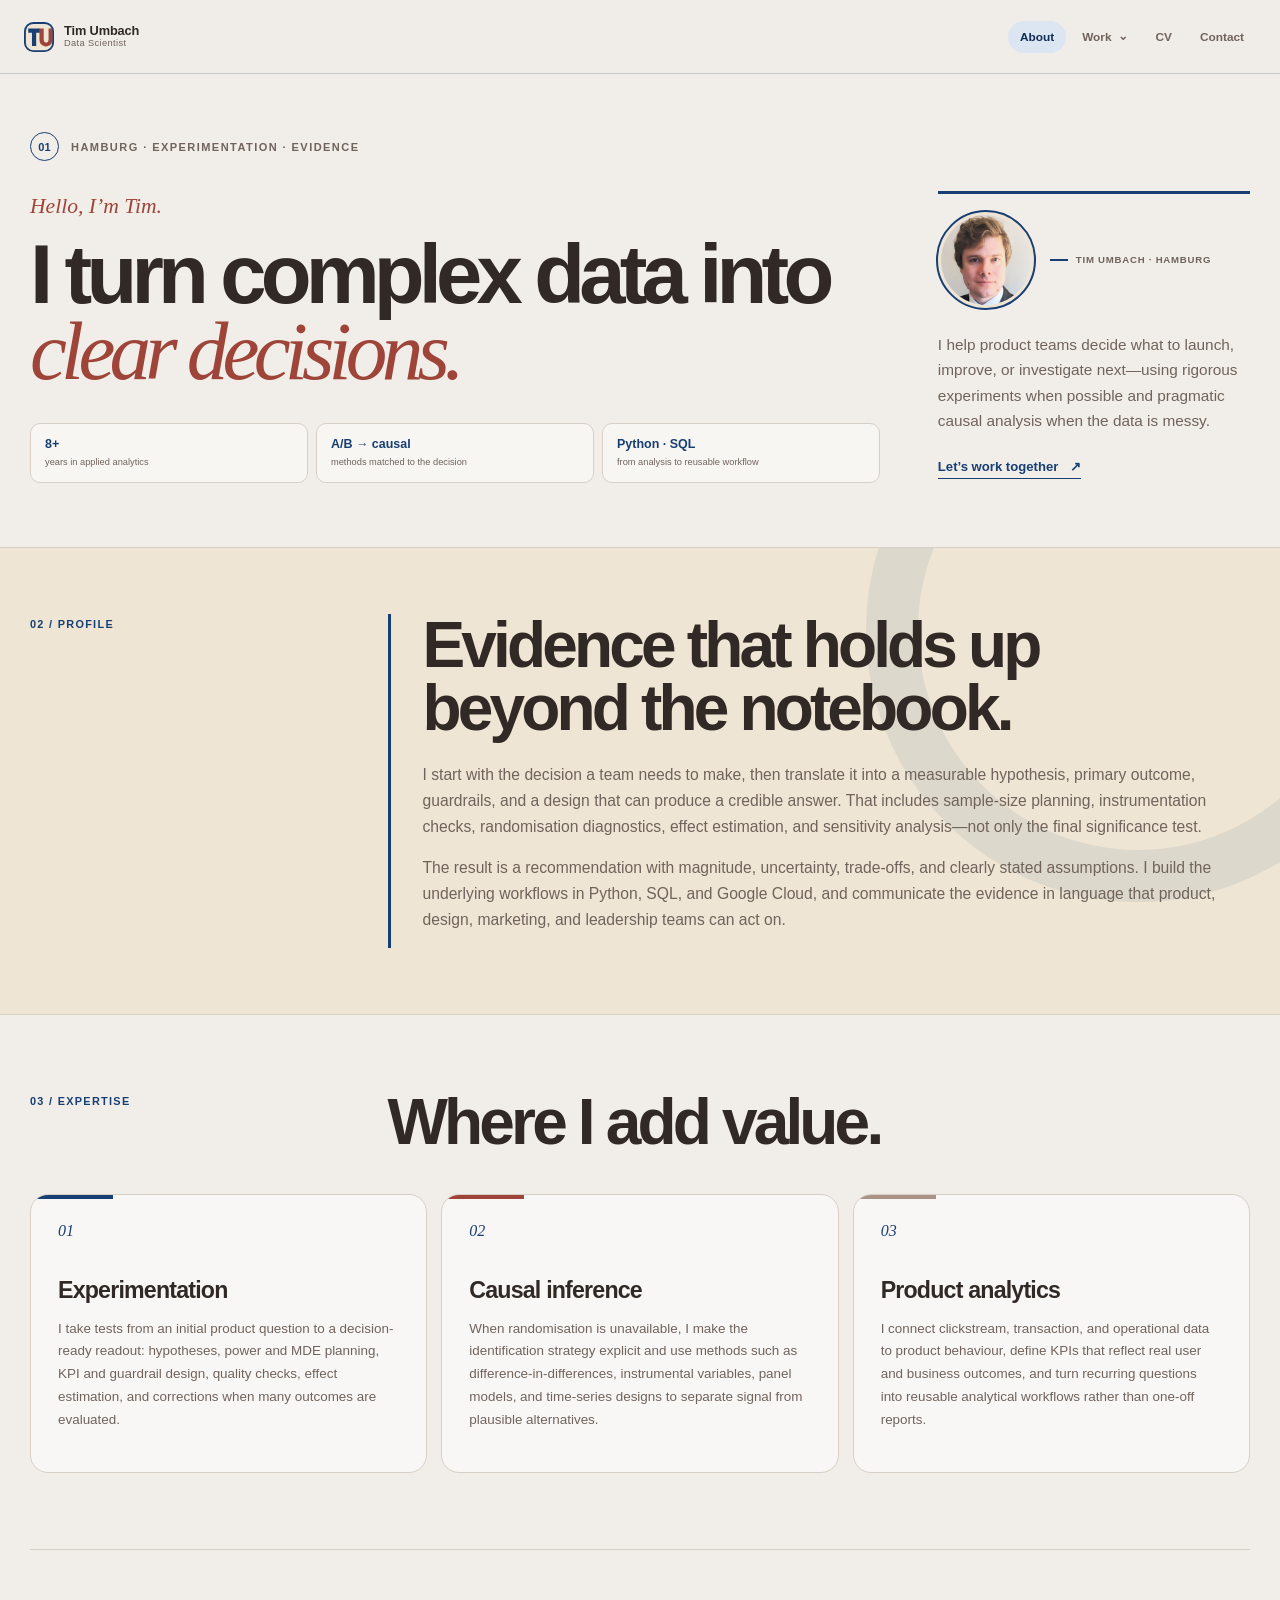
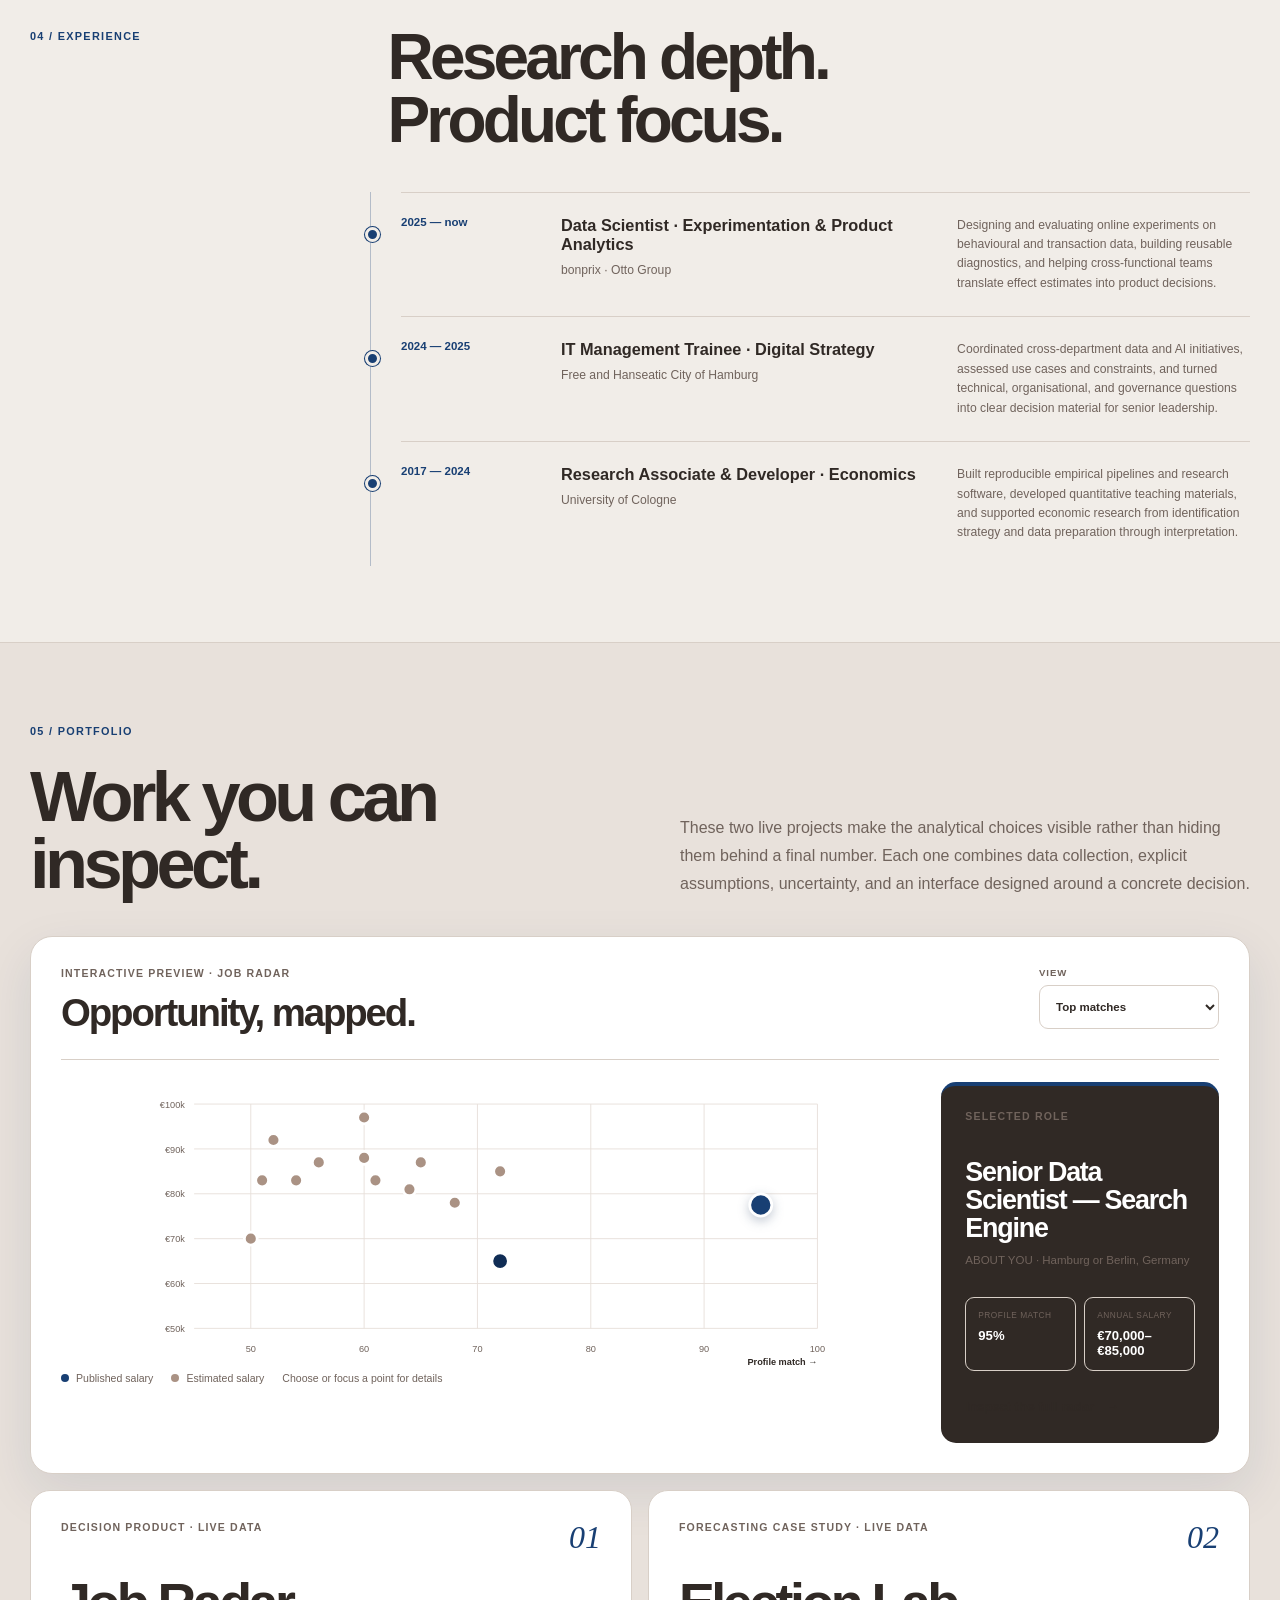
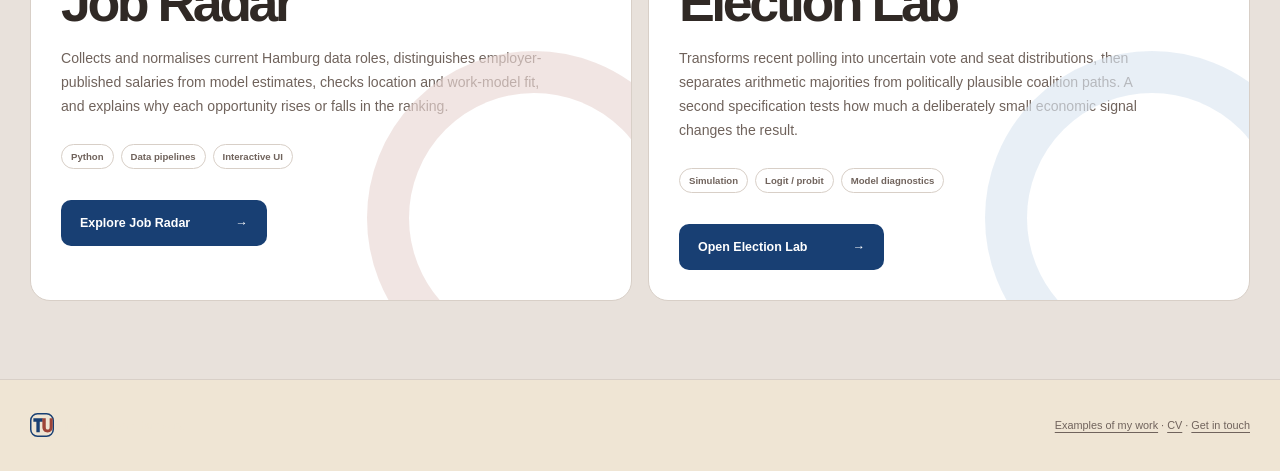
==== commit a52d276d: "Refresh portfolio labs and job radar" ====
--- a/index.html
+++ b/index.html
@@ -25,7 +25,6 @@
             <a href="#work">All work</a>
             <a href="job-radar.html">Job Radar</a>
             <a href="election-lab.html">Election Lab</a>
-            <a href="economy-lab.html">Economy Lab</a>
           </div>
         </details>
         <a href="cv.html">CV</a>
@@ -40,6 +39,11 @@
           <div>
             <p class="hero-kicker">Hello, I’m Tim.</p>
             <h1 id="hero-title">I turn complex data into <em>clear decisions.</em></h1>
+            <dl class="hero-proof-grid" aria-label="Profile at a glance">
+              <div><dt>8+</dt><dd>years in applied analytics</dd></div>
+              <div><dt>A/B → causal</dt><dd>methods matched to the decision</dd></div>
+              <div><dt>Python · SQL</dt><dd>from analysis to reusable workflow</dd></div>
+            </dl>
           </div>
           <div class="hero-intro">
             <figure class="hero-portrait">
--- a/assets/styles.css
+++ b/assets/styles.css
@@ -133,6 +133,36 @@
 .benchmark-scale span { display: block; height: 100%; border-radius: 5px; background: #fff; }
 .benchmark-labels { display: flex; justify-content: space-between; margin-top: 8px; color: #d8d0ca; font-size: .6rem; }
 
+.hamburg-map-panel { min-height: 0; margin-top: 18px; }
+.hamburg-map-layout { display: grid; grid-template-columns: minmax(0, 1.7fr) minmax(250px, .55fr); gap: 22px; margin-top: 22px; }
+.hamburg-map { position: relative; min-height: 390px; overflow: hidden; border: 1px solid var(--line); border-radius: 14px; background: #e5e9e8; }
+.hamburg-map > svg { position: absolute; inset: 0; width: 100%; height: 100%; }
+.map-boundary { fill: #f8f4ef; stroke: #a6b5b5; stroke-width: 2; }
+.map-water, .map-water-branch { fill: none; stroke: #aecbd8; stroke-width: 30; stroke-linecap: round; opacity: .9; }
+.map-water-branch { stroke-width: 10; }
+.map-roads { fill: none; stroke: #d7cfc7; stroke-width: 2; stroke-dasharray: 5 7; }
+.map-label { position: absolute; z-index: 1; color: rgba(48,41,37,.5); font-size: .56rem; font-weight: 750; letter-spacing: .06em; text-transform: uppercase; }
+.map-label.altona { left: 25%; top: 49%; }
+.map-label.center { left: 47%; top: 50%; }
+.map-label.north { left: 46%; top: 24%; }
+.map-label.wandsbek { left: 66%; top: 38%; }
+.map-label.harburg { left: 48%; top: 78%; }
+.map-label.elbe { left: 68%; top: 69%; color: #6e9baa; font-family: Georgia, serif; font-style: italic; text-transform: none; }
+.map-marker { position: absolute; z-index: 3; display: grid; place-items: center; width: 25px; height: 25px; padding: 0; border: 3px solid #fff; border-radius: 50% 50% 50% 8px; background: var(--taupe); color: #fff; box-shadow: 0 4px 10px rgba(16,45,85,.24); cursor: pointer; transform: translate(-50%, -50%) rotate(-45deg); transition: width .15s ease, height .15s ease, background .15s ease; }
+.map-marker span { font-size: .45rem; font-weight: 850; transform: rotate(45deg); }
+.map-marker.published { background: var(--brick-dark); }
+.map-marker:hover, .map-marker:focus, .map-marker.active { z-index: 4; width: 34px; height: 34px; outline: 0; background: var(--royal); }
+.map-key { position: absolute; left: 12px; bottom: 12px; z-index: 2; display: flex; gap: 12px; padding: 8px 10px; border-radius: 8px; background: rgba(255,255,255,.9); color: var(--ink-soft); font-size: .54rem; }
+.map-key span { display: flex; align-items: center; gap: 5px; }
+.map-key i { width: 7px; height: 7px; border-radius: 50%; background: var(--taupe); }
+.map-key i.published { background: var(--brick-dark); }
+.map-role-detail { display: flex; min-height: 390px; padding: 25px; flex-direction: column; border-radius: 14px; background: var(--royal-dark); color: #fff; }
+.map-role-detail .overline { color: var(--royal-fog); }
+.map-role-detail h3 { margin: auto 0 11px; font-size: clamp(1.5rem, 2.4vw, 2.35rem); line-height: 1.02; letter-spacing: -.05em; }
+.map-role-detail > p:not(.overline) { margin: 0; color: var(--royal-fog); font-size: .72rem; line-height: 1.5; }
+.map-role-detail > span { margin-top: 13px; color: #b8c9dd; font-size: .58rem; }
+.map-role-detail button { display: flex; justify-content: space-between; margin-top: 28px; padding: 14px 15px; border: 1px solid rgba(255,255,255,.4); border-radius: 9px; background: transparent; color: #fff; cursor: pointer; font-size: .72rem; font-weight: 750; }
+
 .jobs-section { padding: 110px 0 80px; }
 .section-title-row { display: flex; align-items: end; justify-content: space-between; gap: 30px; }
 .section-title-row h2, .method-grid h2 { margin: 0; font-size: clamp(2.6rem, 5vw, 5rem); line-height: .95; letter-spacing: -.065em; }
@@ -140,6 +170,10 @@
 .results-tools { display: grid; justify-items: end; gap: 8px; margin-bottom: 8px; }
 .results-tools p { margin: 0; color: var(--ink-soft); font-size: .78rem; }
 .results-tools a { color: var(--royal); font-size: .72rem; font-weight: 720; text-decoration: none; border-bottom: 1px solid currentColor; }
+.listing-mode { display: flex; padding: 3px; border: 1px solid var(--line); border-radius: 10px; background: rgba(255,255,255,.55); }
+.listing-mode button { padding: 7px 10px; border: 0; border-radius: 7px; background: transparent; color: var(--ink-soft); cursor: pointer; font-size: .65rem; font-weight: 750; }
+.listing-mode button.active { background: var(--royal); color: #fff; }
+.listing-mode button span { display: inline-grid; min-width: 18px; margin-left: 3px; place-items: center; padding: 2px 4px; border-radius: 8px; background: rgba(255,255,255,.2); }
 .filters { display: grid; grid-template-columns: minmax(260px, 1.5fr) minmax(150px, .7fr) minmax(140px, .65fr) minmax(180px, .8fr) auto; gap: 10px; align-items: stretch; margin: 45px 0 22px; }
 .filters label, .filters select, .text-button { min-height: 52px; }
 .filters select, .search-field, .salary-filter { width: 100%; border: 1px solid var(--line); border-radius: 12px; background: var(--panel); }
@@ -174,6 +208,10 @@
 .job-main h3 { margin: 0 0 10px; overflow: hidden; text-overflow: ellipsis; font-size: 1.22rem; letter-spacing: -.035em; white-space: nowrap; }
 .job-tags { display: flex; gap: 7px; flex-wrap: wrap; }
 .job-tag { padding: 5px 8px; border-radius: 6px; background: #f2ede9; color: var(--ink-soft); font-size: .61rem; }
+.deadline-note, .archive-note { padding: 5px 8px; border-radius: 6px; font-size: .61rem; font-weight: 750; }
+.deadline-note { background: var(--royal-light); color: var(--royal-dark); }
+.archive-note { background: #e3dcd6; color: var(--ink-soft); }
+.job-card.archived { opacity: .78; background: rgba(255,255,255,.55); }
 .job-location p, .job-salary p { margin: 0 0 5px; color: var(--ink-soft); font-size: .64rem; text-transform: uppercase; letter-spacing: .08em; font-weight: 740; }
 .job-location strong, .job-salary strong { display: block; font-size: .9rem; line-height: 1.35; }
 .job-location span, .job-salary span { display: block; margin-top: 5px; color: var(--ink-soft); font-size: .62rem; line-height: 1.3; }
@@ -190,6 +228,17 @@
 .job-card .save-button { pointer-events: auto; }
 .empty-state { padding: 70px 20px; border: 1px dashed #bfc7c0; border-radius: var(--radius); text-align: center; color: var(--ink-soft); }
 
+.company-landscape { padding: 75px 0 90px; border-top: 1px solid var(--line); }
+.company-landscape .section-title-row > p { max-width: 390px; line-height: 1.6; }
+.company-profile-grid { display: grid; grid-template-columns: repeat(3, 1fr); gap: 12px; margin-top: 40px; }
+.company-profile-grid article { position: relative; display: flex; min-height: 315px; padding: 27px; flex-direction: column; overflow: hidden; border: 1px solid var(--line); border-radius: var(--radius); background: var(--panel); }
+.company-profile-index { position: absolute; top: 24px; right: 26px; color: var(--royal); font-family: Georgia, serif; font-size: 1.5rem; font-style: italic; }
+.company-profile-grid h3 { margin: 32px 0 13px; font-size: 1.65rem; letter-spacing: -.045em; }
+.company-profile-grid article > p:not(.overline) { margin: 0; color: var(--ink-soft); font-size: .76rem; line-height: 1.6; }
+.company-profile-grid article > div { display: flex; flex-wrap: wrap; gap: 5px; margin-top: 22px; }
+.company-profile-grid article > div span { padding: 5px 7px; border-radius: 6px; background: var(--royal-light); color: var(--royal-dark); font-size: .56rem; font-weight: 700; }
+.company-profile-grid a { display: flex; justify-content: space-between; margin-top: auto; padding-top: 19px; border-top: 1px solid var(--line); color: var(--royal); font-size: .68rem; font-weight: 760; text-decoration: none; }
+
 .method-section { padding: 85px 0 110px; border-top: 1px solid var(--line); }
 .method-grid { display: grid; grid-template-columns: 1fr 1fr; gap: 100px; }
 .method-copy > p { margin: 0 0 30px; font-size: 1.12rem; line-height: 1.7; color: var(--ink-soft); }
@@ -203,39 +252,43 @@
 .site-footer a:hover { color: var(--beige); }
 
 /* Personal site */
-.personal-hero { padding: 84px 0 96px; }
-.personal-hero-grid { display: grid; grid-template-columns: minmax(0, 1.7fr) minmax(280px, .55fr); gap: 80px; align-items: end; }
+.personal-hero { padding: 58px 0 64px; }
+.personal-hero-grid { display: grid; grid-template-columns: minmax(0, 1.7fr) minmax(280px, .62fr); gap: 52px; align-items: end; }
 .hero-kicker { margin: 0 0 18px; color: var(--brick); font-family: Georgia, "Times New Roman", serif; font-size: 1.35rem; font-style: italic; }
-.personal-hero h1 { max-width: 980px; font-size: clamp(3.7rem, 7.5vw, 7rem); }
-.hero-intro { padding: 22px 0 8px; border-top: 3px solid var(--royal); }
+.personal-hero h1 { max-width: 920px; font-size: clamp(3.7rem, 6.5vw, 6.15rem); }
+.hero-proof-grid { display: grid; grid-template-columns: repeat(3, 1fr); gap: 8px; max-width: 850px; margin: 34px 0 0; }
+.hero-proof-grid div { padding: 13px 14px; border: 1px solid var(--line); border-radius: 10px; background: rgba(255,255,255,.46); }
+.hero-proof-grid dt { color: var(--royal); font-size: .78rem; font-weight: 800; }
+.hero-proof-grid dd { margin: 5px 0 0; color: var(--ink-soft); font-size: .58rem; line-height: 1.4; }
+.hero-intro { padding: 18px 0 4px; border-top: 3px solid var(--royal); }
 .hero-portrait { display: flex; align-items: center; gap: 16px; margin: 0 0 24px; }
 .hero-portrait img { display: block; width: 96px; height: 96px; flex: 0 0 auto; border: 3px solid var(--beige); border-radius: 50%; outline: 2px solid var(--royal); object-fit: cover; object-position: center 27%; }
 .hero-portrait figcaption { display: flex; align-items: center; gap: 8px; margin: 0; color: var(--ink-soft); font-size: .6rem; font-weight: 760; letter-spacing: .08em; line-height: 1.5; text-transform: uppercase; }
 .hero-portrait figcaption span { width: 18px; flex: 0 0 auto; border-top: 2px solid var(--royal); }
 .hero-intro p { margin: 0 0 24px; color: var(--ink-soft); font-size: .96rem; line-height: 1.65; }
 .arrow-link { display: inline-flex; gap: 12px; color: var(--royal); font-size: .82rem; font-weight: 780; text-decoration: none; border-bottom: 1px solid currentColor; padding-bottom: 4px; }
-.profile-band { position: relative; padding: 95px 0; overflow: hidden; background: var(--beige); color: var(--ink); border-block: 1px solid var(--line); }
+.profile-band { position: relative; padding: 66px 0; overflow: hidden; background: var(--beige); color: var(--ink); border-block: 1px solid var(--line); }
 .profile-band::after { content: ""; position: absolute; right: -130px; top: -190px; width: 440px; height: 440px; border: 52px solid rgba(24, 63, 115, .08); border-radius: 50%; pointer-events: none; }
 .profile-band-grid { position: relative; z-index: 1; display: grid; grid-template-columns: .5fr 1.5fr; gap: 70px; }
 .profile-band-grid > div { padding-left: 32px; border-left: 3px solid var(--royal); }
 .section-number { margin: 4px 0 0; color: var(--royal); font-size: .68rem; font-weight: 800; letter-spacing: .12em; text-transform: uppercase; }
 .profile-band h2, .section-heading h2, .work-feature h2, .availability h2 { margin: 0; font-size: clamp(2.5rem, 5vw, 4.8rem); line-height: .98; letter-spacing: -.06em; }
-.profile-band h2 { max-width: 740px; margin-bottom: 34px; color: var(--ink); }
+.profile-band h2 { max-width: 740px; margin-bottom: 22px; color: var(--ink); }
 .profile-band .section-number { color: var(--royal); }
-.profile-band-grid > div > p { max-width: 780px; color: var(--ink-soft); font-size: 1.02rem; line-height: 1.8; }
-.expertise, .journey { padding: 110px 0; }
-.section-heading { display: grid; grid-template-columns: .5fr 1.5fr; gap: 70px; margin-bottom: 60px; }
+.profile-band-grid > div > p { max-width: 820px; color: var(--ink-soft); font-size: .98rem; line-height: 1.65; }
+.expertise, .journey { padding: 76px 0; }
+.section-heading { display: grid; grid-template-columns: .5fr 1.5fr; gap: 70px; margin-bottom: 40px; }
 .expertise-grid { display: grid; grid-template-columns: repeat(3, 1fr); gap: 14px; }
-.expertise-grid article { position: relative; min-height: 305px; padding: 30px; overflow: hidden; border: 1px solid var(--line); border-radius: 18px; background: rgba(255,255,255,.58); }
+.expertise-grid article { position: relative; min-height: 250px; padding: 27px; overflow: hidden; border: 1px solid var(--line); border-radius: 18px; background: rgba(255,255,255,.58); }
 .expertise-grid article::before { content: ""; position: absolute; inset: 0 auto auto 0; width: 82px; height: 4px; background: var(--royal); }
 .expertise-grid article:nth-child(2)::before { background: var(--brick); }
 .expertise-grid article:nth-child(3)::before { background: var(--taupe); }
 .expertise-grid article > span { color: var(--royal); font-family: Georgia, "Times New Roman", serif; font-style: italic; }
-.expertise-grid h3 { margin: 60px 0 14px; font-size: 1.45rem; letter-spacing: -.035em; }
+.expertise-grid h3 { margin: 37px 0 12px; font-size: 1.45rem; letter-spacing: -.035em; }
 .expertise-grid p { color: var(--ink-soft); font-size: .84rem; line-height: 1.7; }
 .journey { border-top: 1px solid var(--line); }
 .timeline { margin-left: calc(25% + 35px); padding-left: 30px; border-left: 1px solid rgba(24, 63, 115, .28); }
-.timeline article { position: relative; display: grid; grid-template-columns: 130px minmax(260px, 1fr) minmax(260px, .8fr); gap: 30px; padding: 30px 0; border-top: 1px solid var(--line); }
+.timeline article { position: relative; display: grid; grid-template-columns: 130px minmax(260px, 1fr) minmax(260px, .8fr); gap: 30px; padding: 23px 0; border-top: 1px solid var(--line); }
 .timeline article::before { content: ""; position: absolute; left: -36px; top: 34px; width: 9px; height: 9px; border: 3px solid var(--paper); border-radius: 50%; background: var(--royal); box-shadow: 0 0 0 1px var(--royal); }
 .timeline time { color: var(--royal); font-size: .72rem; font-weight: 750; }
 .timeline h3 { margin: 0 0 7px; font-size: 1.02rem; }
@@ -255,8 +308,8 @@
 .text-link { color: var(--royal); font-size: .75rem; font-weight: 750; text-underline-offset: 4px; }
 
 /* Work examples on the homepage */
-.work-showcase { padding: 110px 0; background: #e8e1db; border-top: 1px solid var(--line); }
-.work-showcase-heading { display: grid; grid-template-columns: 1fr 1fr; gap: 100px; align-items: end; margin-bottom: 54px; }
+.work-showcase { padding: 78px 0; background: #e8e1db; border-top: 1px solid var(--line); }
+.work-showcase-heading { display: grid; grid-template-columns: 1fr 1fr; gap: 80px; align-items: end; margin-bottom: 38px; }
 .work-showcase-heading h2 { margin: 26px 0 0; font-size: clamp(2.8rem, 5.5vw, 5.2rem); line-height: .96; letter-spacing: -.065em; }
 .work-showcase-heading > p { max-width: 570px; margin: 0; color: var(--ink-soft); font-size: 1rem; line-height: 1.75; }
 .home-plot-card { padding: 30px; border: 1px solid var(--line); border-radius: 22px; background: var(--panel); box-shadow: var(--shadow); }
@@ -266,7 +319,7 @@
 .home-plot-filter select { min-width: 180px; height: 44px; padding: 0 34px 0 12px; border: 1px solid var(--line); border-radius: 9px; background: #fff; color: var(--ink); cursor: pointer; font-size: .72rem; font-weight: 700; letter-spacing: 0; text-transform: none; }
 .home-plot-layout { display: grid; grid-template-columns: minmax(0, 1.7fr) minmax(245px, .55fr); gap: 22px; padding-top: 22px; }
 .home-plot-layout > div { min-width: 0; }
-.home-opportunity-chart { width: 100%; min-width: 0; height: 330px; }
+.home-opportunity-chart { width: 100%; min-width: 0; height: 285px; }
 .home-opportunity-chart svg { width: 100%; height: 100%; overflow: visible; }
 .home-opportunity-chart text { fill: var(--ink-soft); font-family: var(--font); font-size: 10px; }
 .home-opportunity-chart .home-grid-line { stroke: #e8e0da; stroke-width: 1; }
@@ -274,7 +327,7 @@
 .home-job-dot { fill: var(--taupe); stroke: #fff; stroke-width: 3; cursor: pointer; outline: none; transition: r .15s ease, fill .15s ease, filter .15s ease; }
 .home-job-dot.is-published { fill: var(--royal-dark); }
 .home-job-dot:hover, .home-job-dot:focus, .home-job-dot.is-active { r: 12px; fill: var(--royal); filter: drop-shadow(0 4px 6px rgba(16,45,85,.25)); }
-.home-role-detail { display: flex; min-height: 320px; padding: 26px; flex-direction: column; border-radius: 15px; background: var(--beige); color: var(--ink); border-top: 1px solid var(--line); }
+.home-role-detail { display: flex; min-height: 280px; padding: 24px; flex-direction: column; border-radius: 15px; background: var(--ink); color: #fff; border-top: 4px solid var(--royal); }
 .home-role-detail .overline { color: var(--royal-light); }
 .home-role-detail h4 { margin: 24px 0 9px; font-size: clamp(1.35rem, 2.1vw, 2rem); line-height: 1.05; letter-spacing: -.045em; }
 .home-role-detail > p:not(.overline) { margin: 0; color: #d8d0ca; font-size: .72rem; line-height: 1.5; }
@@ -284,11 +337,11 @@
 .home-role-detail dd { margin: 8px 0 0; font-size: .82rem; font-weight: 760; }
 .home-role-detail .arrow-link { width: fit-content; margin-top: auto; color: #fff; }
 .work-example-grid { display: grid; grid-template-columns: 1fr 1fr; gap: 16px; margin-top: 16px; }
-.work-example-card { position: relative; min-height: 410px; padding: 34px; overflow: hidden; border: 1px solid var(--line); border-radius: 20px; background: var(--panel); }
+.work-example-card { position: relative; min-height: 350px; padding: 30px; overflow: hidden; border: 1px solid var(--line); border-radius: 20px; background: var(--panel); }
 .work-example-card::after { content: ""; position: absolute; right: -70px; bottom: -85px; width: 250px; height: 250px; border: 42px solid var(--brick-light); border-radius: 50%; opacity: .65; pointer-events: none; }
 .election-example-card::after { border-color: var(--royal-light); }
 .work-example-index { position: absolute; top: 28px; right: 30px; color: var(--royal); font-family: Georgia, "Times New Roman", serif; font-size: 2rem; font-style: italic; }
-.work-example-card h3 { margin: 54px 0 16px; font-size: clamp(2.25rem, 4.2vw, 4rem); letter-spacing: -.065em; }
+.work-example-card h3 { margin: 38px 0 14px; font-size: clamp(2.25rem, 4.2vw, 4rem); letter-spacing: -.065em; }
 .work-example-card > p:not(.overline) { max-width: 500px; margin: 0; color: var(--ink-soft); font-size: .88rem; line-height: 1.7; }
 .work-example-meta { display: flex; flex-wrap: wrap; gap: 7px; margin: 25px 0 31px; }
 .work-example-meta span { padding: 6px 9px; border: 1px solid var(--line); border-radius: 999px; color: var(--ink-soft); font-size: .6rem; font-weight: 700; }
@@ -525,11 +578,15 @@
   .metric-card:nth-child(-n+2) { border-bottom: 1px solid var(--line); }
   .insight-grid { grid-template-columns: 1fr; }
   .benchmark-panel { min-height: 350px; }
+  .hamburg-map-layout { grid-template-columns: 1fr; }
+  .map-role-detail { min-height: 240px; }
   .filters { grid-template-columns: 1fr 1fr; }
   .search-field, .salary-filter { grid-column: span 2; }
   .job-card { grid-template-columns: 62px 1fr 150px 48px; }
   .job-location { display: none; }
   .method-grid { grid-template-columns: 1fr; gap: 45px; }
+  .company-profile-grid { grid-template-columns: repeat(2, 1fr); }
+  .company-profile-grid article:last-child { grid-column: span 2; }
   .personal-hero-grid, .contact-grid { grid-template-columns: 1fr; gap: 45px; }
   .hero-intro { width: min(100%, 520px); }
   .profile-band-grid, .section-heading { grid-template-columns: 1fr; gap: 25px; }
@@ -555,6 +612,8 @@
 }
 
 @media (max-width: 640px) {
+  .company-profile-grid { grid-template-columns: 1fr; }
+  .company-profile-grid article:last-child { grid-column: auto; }
   .section-shell { width: min(100% - 28px, 1220px); }
   .site-header { width: 100%; min-height: 66px; padding-inline: 14px; }
   .brand > span:last-child { display: none; }
@@ -590,9 +649,10 @@
   .site-footer p { margin: 0; }
   .dialog-inner { padding: 35px 24px 34px; }
   .dialog-score-grid { grid-template-columns: 1fr; }
-  .personal-hero, .contact-hero { padding: 65px 0 70px; }
+  .personal-hero, .contact-hero { padding: 52px 0 58px; }
   .personal-hero h1, .contact-grid h1 { font-size: clamp(3.15rem, 14vw, 5rem); }
   .hero-intro { width: 100%; }
+  .hero-proof-grid { grid-template-columns: 1fr; margin-top: 25px; }
   .hero-portrait { margin-bottom: 22px; }
   .hero-portrait img { width: 84px; height: 84px; }
   .profile-band { padding: 70px 0; }
@@ -613,8 +673,8 @@
   .home-opportunity-chart svg { min-width: 640px; }
   .home-role-detail { min-height: 265px; padding: 22px; }
   .work-example-grid { grid-template-columns: 1fr; }
-  .work-example-card { min-height: 370px; padding: 28px 24px; }
-  .work-example-card h3 { margin-top: 45px; }
+  .work-example-card { min-height: 330px; padding: 28px 24px; }
+  .work-example-card h3 { margin-top: 34px; }
   .cv-hero { padding: 65px 0 70px; }
   .cv-hero h1 { font-size: clamp(3.15rem, 14vw, 5rem); }
   .cv-actions { align-items: stretch; flex-direction: column; }
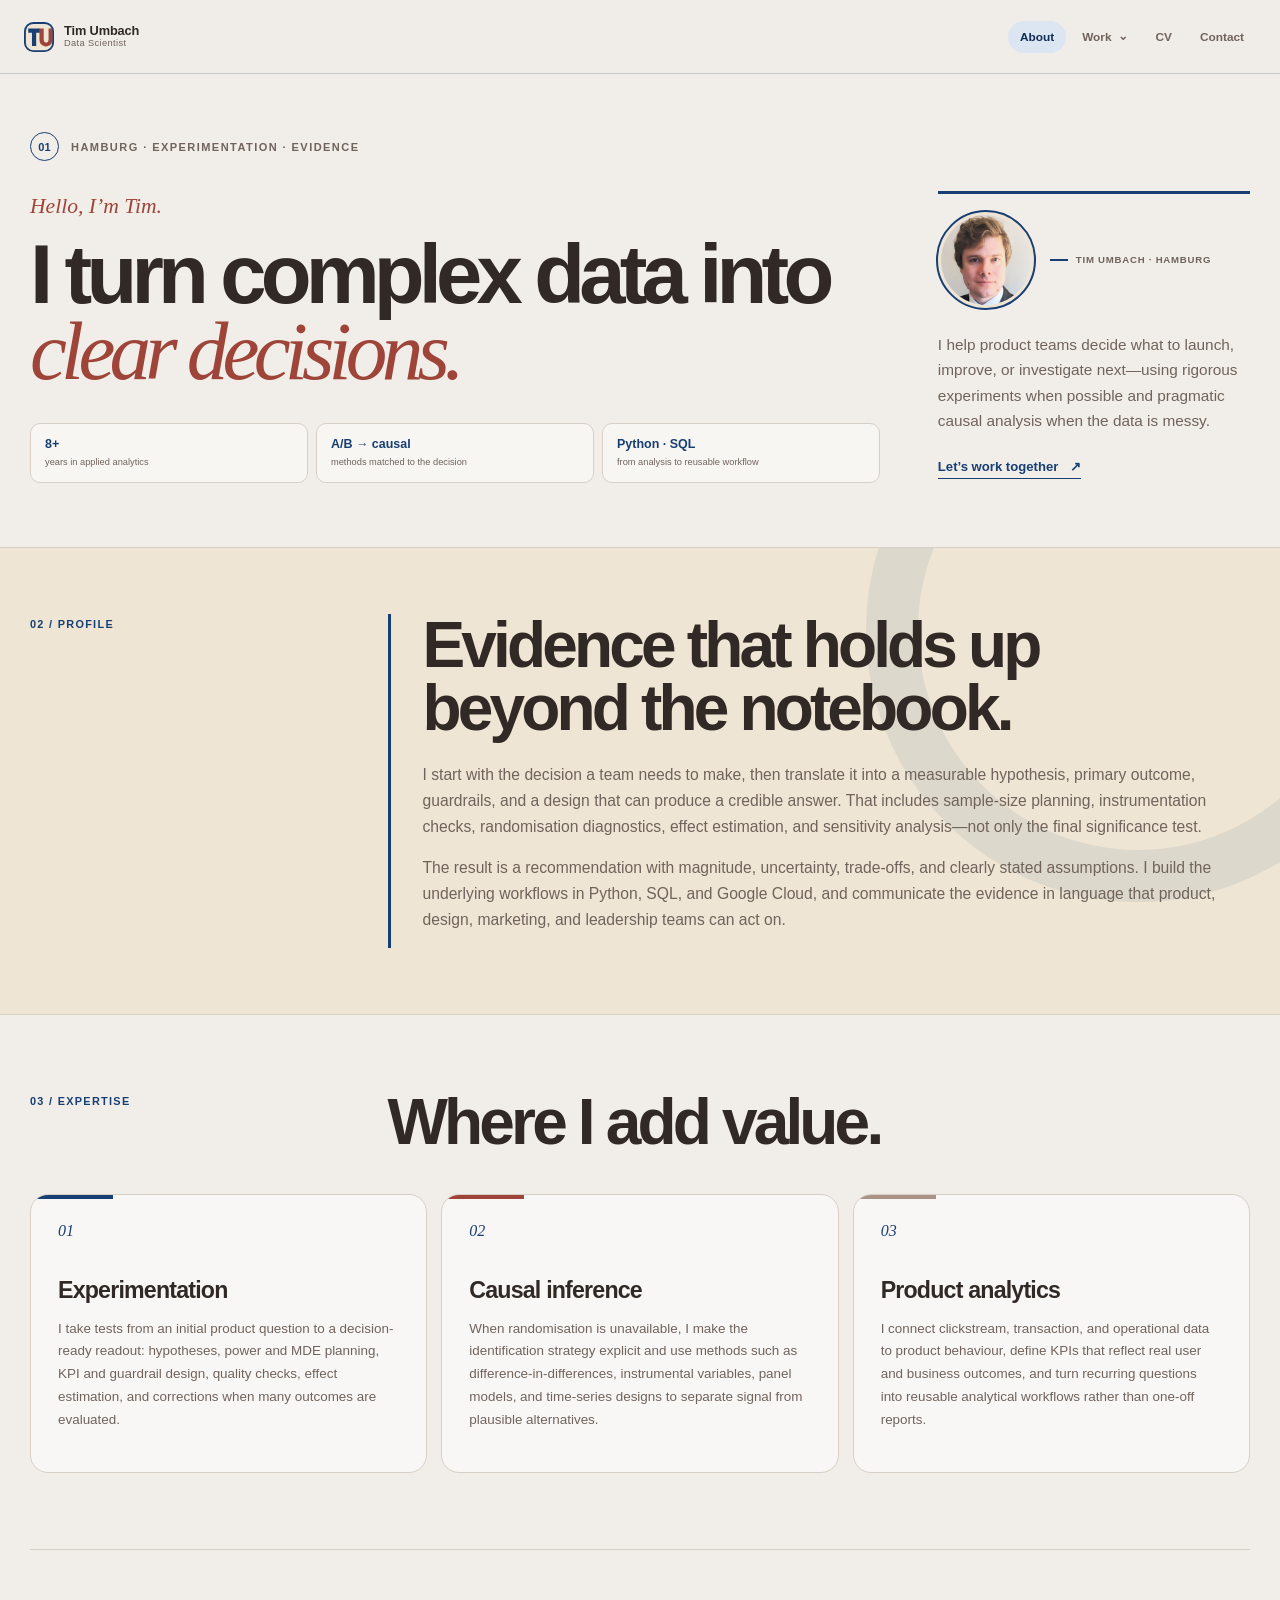
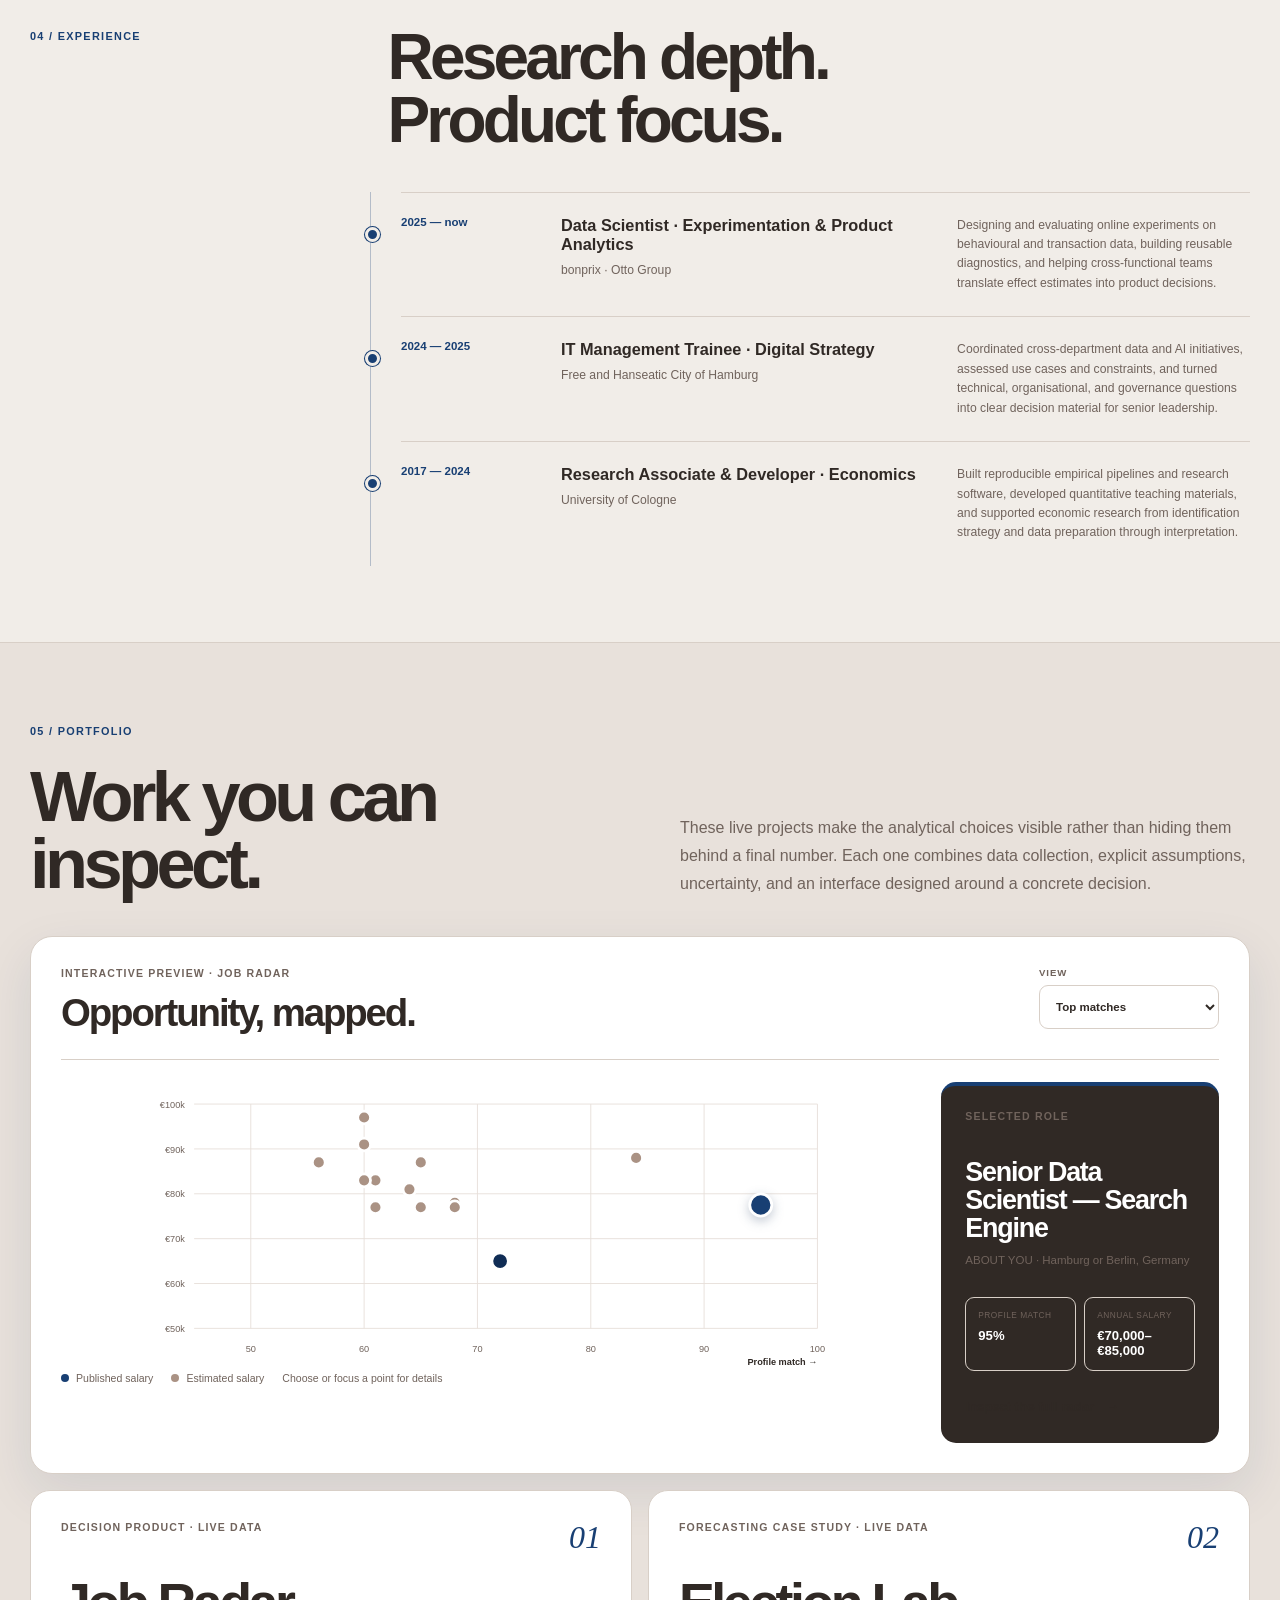
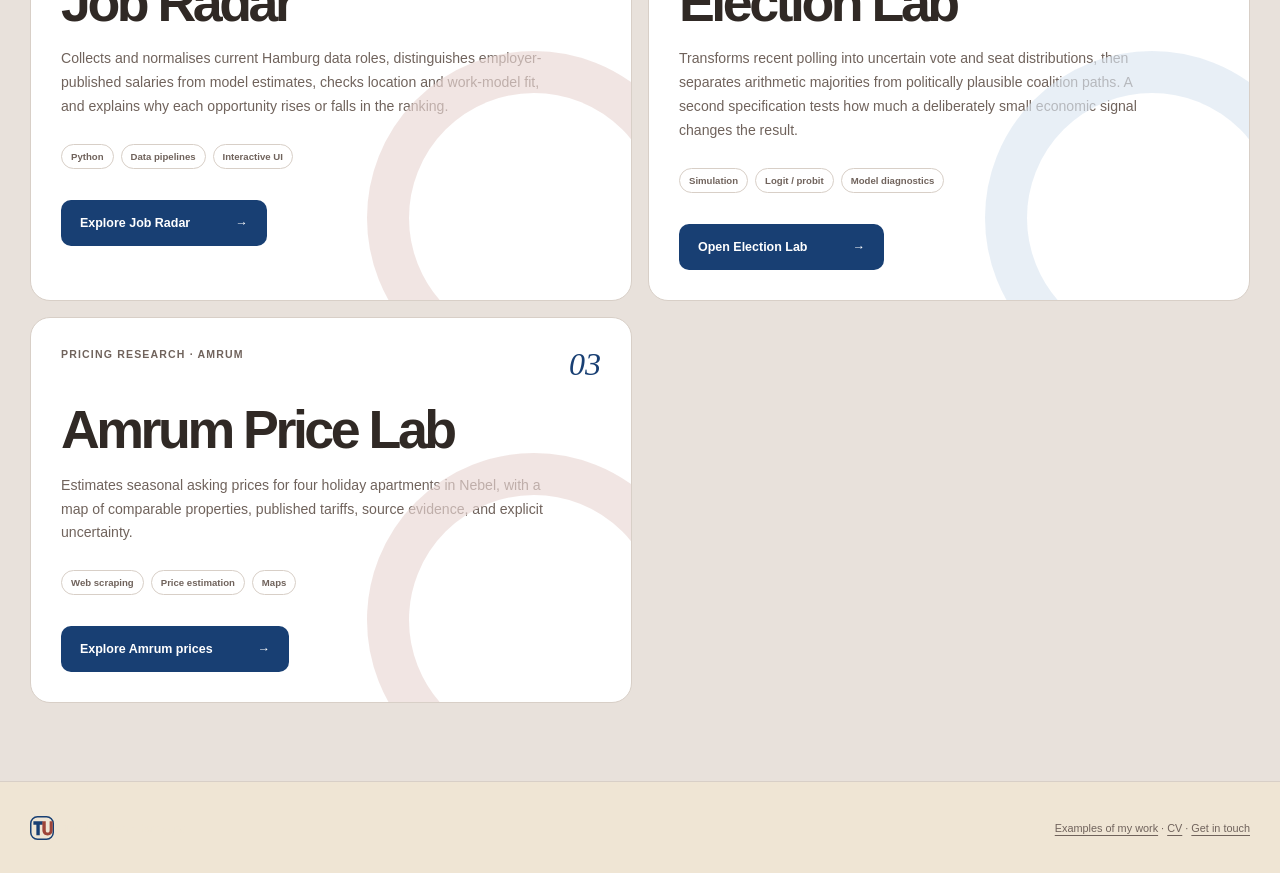
==== commit 491117f0: "Add Amrum seasonal price explorer and fix election retirement checks" ====
--- a/index.html
+++ b/index.html
@@ -25,6 +25,7 @@
             <a href="#work">All work</a>
             <a href="job-radar.html">Job Radar</a>
             <a href="election-lab.html">Election Lab</a>
+            <a href="amrum.html">Amrum Price Lab</a>
           </div>
         </details>
         <a href="cv.html">CV</a>
@@ -122,7 +123,7 @@
               <p class="section-number">05 / Portfolio</p>
               <h2 id="work-title">Work you can inspect.</h2>
             </div>
-            <p>These two live projects make the analytical choices visible rather than hiding them behind a final number. Each one combines data collection, explicit assumptions, uncertainty, and an interface designed around a concrete decision.</p>
+            <p>These live projects make the analytical choices visible rather than hiding them behind a final number. Each one combines data collection, explicit assumptions, uncertainty, and an interface designed around a concrete decision.</p>
           </div>
 
           <article class="home-plot-card" aria-labelledby="home-plot-title">
@@ -180,6 +181,15 @@
               <div class="work-example-meta"><span>Simulation</span><span>Logit / probit</span><span>Model diagnostics</span></div>
               <a class="button-link dark-button" href="election-lab.html">Open Election Lab <span aria-hidden="true">→</span></a>
             </article>
+
+            <article class="work-example-card">
+              <div class="work-example-index">03</div>
+              <p class="overline">Pricing research · Amrum</p>
+              <h3>Amrum Price Lab</h3>
+              <p>Estimates seasonal asking prices for four holiday apartments in Nebel, with a map of comparable properties, published tariffs, source evidence, and explicit uncertainty.</p>
+              <div class="work-example-meta"><span>Web scraping</span><span>Price estimation</span><span>Maps</span></div>
+              <a class="button-link dark-button" href="amrum.html">Explore Amrum prices <span aria-hidden="true">→</span></a>
+            </article>
           </div>
         </div>
       </section>
--- a/assets/styles.css
+++ b/assets/styles.css
@@ -125,7 +125,7 @@
 .legend-dot.estimated { background: var(--taupe); }
 .benchmark-panel { display: flex; flex-direction: column; background: var(--beige); color: var(--ink); border: 1px solid var(--line); }
 .benchmark-panel .overline { color: var(--royal-light); }
-.benchmark-number { margin: 35px 0 8px; color: #fff; font-size: 4.4rem; font-weight: 760; letter-spacing: -.08em; }
+.benchmark-number { margin: 35px 0 8px; color: #fff; font-size: clamp(3.15rem, 5vw, 4.4rem); font-weight: 760; letter-spacing: -.08em; }
 .benchmark-panel h2 { max-width: 260px; }
 .benchmark-panel > p:not(.overline) { color: #d8d0ca; font-size: .82rem; line-height: 1.55; }
 .benchmark-panel a { margin-top: 10px; color: #fff; font-size: .78rem; text-decoration: none; }
@@ -135,33 +135,31 @@
 
 .hamburg-map-panel { min-height: 0; margin-top: 18px; }
 .hamburg-map-layout { display: grid; grid-template-columns: minmax(0, 1.7fr) minmax(250px, .55fr); gap: 22px; margin-top: 22px; }
-.hamburg-map { position: relative; min-height: 390px; overflow: hidden; border: 1px solid var(--line); border-radius: 14px; background: #e5e9e8; }
-.hamburg-map > svg { position: absolute; inset: 0; width: 100%; height: 100%; }
-.map-boundary { fill: #f8f4ef; stroke: #a6b5b5; stroke-width: 2; }
-.map-water, .map-water-branch { fill: none; stroke: #aecbd8; stroke-width: 30; stroke-linecap: round; opacity: .9; }
-.map-water-branch { stroke-width: 10; }
-.map-roads { fill: none; stroke: #d7cfc7; stroke-width: 2; stroke-dasharray: 5 7; }
-.map-label { position: absolute; z-index: 1; color: rgba(48,41,37,.5); font-size: .56rem; font-weight: 750; letter-spacing: .06em; text-transform: uppercase; }
-.map-label.altona { left: 25%; top: 49%; }
-.map-label.center { left: 47%; top: 50%; }
-.map-label.north { left: 46%; top: 24%; }
-.map-label.wandsbek { left: 66%; top: 38%; }
-.map-label.harburg { left: 48%; top: 78%; }
-.map-label.elbe { left: 68%; top: 69%; color: #6e9baa; font-family: Georgia, serif; font-style: italic; text-transform: none; }
-.map-marker { position: absolute; z-index: 3; display: grid; place-items: center; width: 25px; height: 25px; padding: 0; border: 3px solid #fff; border-radius: 50% 50% 50% 8px; background: var(--taupe); color: #fff; box-shadow: 0 4px 10px rgba(16,45,85,.24); cursor: pointer; transform: translate(-50%, -50%) rotate(-45deg); transition: width .15s ease, height .15s ease, background .15s ease; }
-.map-marker span { font-size: .45rem; font-weight: 850; transform: rotate(45deg); }
-.map-marker.published { background: var(--brick-dark); }
-.map-marker:hover, .map-marker:focus, .map-marker.active { z-index: 4; width: 34px; height: 34px; outline: 0; background: var(--royal); }
-.map-key { position: absolute; left: 12px; bottom: 12px; z-index: 2; display: flex; gap: 12px; padding: 8px 10px; border-radius: 8px; background: rgba(255,255,255,.9); color: var(--ink-soft); font-size: .54rem; }
-.map-key span { display: flex; align-items: center; gap: 5px; }
-.map-key i { width: 7px; height: 7px; border-radius: 50%; background: var(--taupe); }
-.map-key i.published { background: var(--brick-dark); }
+.hamburg-map { position: relative; min-height: 390px; overflow: hidden; border: 1px solid var(--line); border-radius: 14px; background: #e5e9e8; isolation: isolate; }
+.hamburg-map::after { position: absolute; z-index: 350; inset: 0; background: rgba(241, 237, 232, .2); content: ""; pointer-events: none; }
+.hamburg-map.leaflet-container { color: var(--ink); font-family: var(--font); }
+.hamburg-map .leaflet-tile-pane { filter: grayscale(.48) sepia(.14) saturate(.66) contrast(.9) brightness(1.05); }
+.hamburg-map .leaflet-control-zoom a { color: var(--royal-dark); }
+.hamburg-map .leaflet-control-attribution { font-size: .55rem; }
+.hamburg-map .leaflet-tooltip { border: 0; border-radius: 7px; color: var(--ink); font-family: var(--font); font-size: .65rem; font-weight: 700; box-shadow: var(--shadow); }
+.job-map-icon-wrap { border: 0; background: transparent; }
+.leaflet-job-marker { display: grid; width: 30px; height: 30px; place-items: center; border: 3px solid #fff; border-radius: 50% 50% 50% 8px; background: var(--taupe); color: #fff; box-shadow: 0 4px 10px rgba(16,45,85,.3); font-size: .48rem; font-weight: 850; transform: rotate(-45deg); transition: width .15s ease, height .15s ease, background .15s ease; }
+.leaflet-job-marker i { font-style: normal; transform: rotate(45deg); }
+.leaflet-job-marker.published { background: var(--brick-dark); }
+.leaflet-job-marker.active { width: 36px; height: 36px; background: var(--royal); }
+.job-map-cluster { display: grid; place-items: center; border: 3px solid #fff; border-radius: 50%; background: rgba(24,63,115,.92); color: #fff; box-shadow: 0 5px 14px rgba(16,45,85,.32); font-family: var(--font); font-size: .7rem; font-weight: 850; }
+.job-map-cluster span { display: grid; place-items: center; width: 100%; height: 100%; }
+.map-unavailable { display: grid; height: 390px; place-content: center; gap: 8px; padding: 25px; color: var(--ink-soft); text-align: center; }
+.map-unavailable strong { color: var(--ink); }
 .map-role-detail { display: flex; min-height: 390px; padding: 25px; flex-direction: column; border-radius: 14px; background: var(--royal-dark); color: #fff; }
 .map-role-detail .overline { color: var(--royal-fog); }
 .map-role-detail h3 { margin: auto 0 11px; font-size: clamp(1.5rem, 2.4vw, 2.35rem); line-height: 1.02; letter-spacing: -.05em; }
 .map-role-detail > p:not(.overline) { margin: 0; color: var(--royal-fog); font-size: .72rem; line-height: 1.5; }
+.map-address { margin-top: 15px; color: #fff; font-size: .66rem; line-height: 1.45; }
 .map-role-detail > span { margin-top: 13px; color: #b8c9dd; font-size: .58rem; }
-.map-role-detail button { display: flex; justify-content: space-between; margin-top: 28px; padding: 14px 15px; border: 1px solid rgba(255,255,255,.4); border-radius: 9px; background: transparent; color: #fff; cursor: pointer; font-size: .72rem; font-weight: 750; }
+.map-evidence-links { display: flex; flex-wrap: wrap; gap: 7px 13px; margin-top: 14px; }
+.map-evidence-links a { color: var(--royal-fog); font-size: .55rem; text-underline-offset: 3px; }
+.map-role-detail button { display: flex; justify-content: space-between; margin-top: 22px; padding: 14px 15px; border: 1px solid rgba(255,255,255,.4); border-radius: 9px; background: transparent; color: #fff; cursor: pointer; font-size: .72rem; font-weight: 750; }
 
 .jobs-section { padding: 110px 0 80px; }
 .section-title-row { display: flex; align-items: end; justify-content: space-between; gap: 30px; }
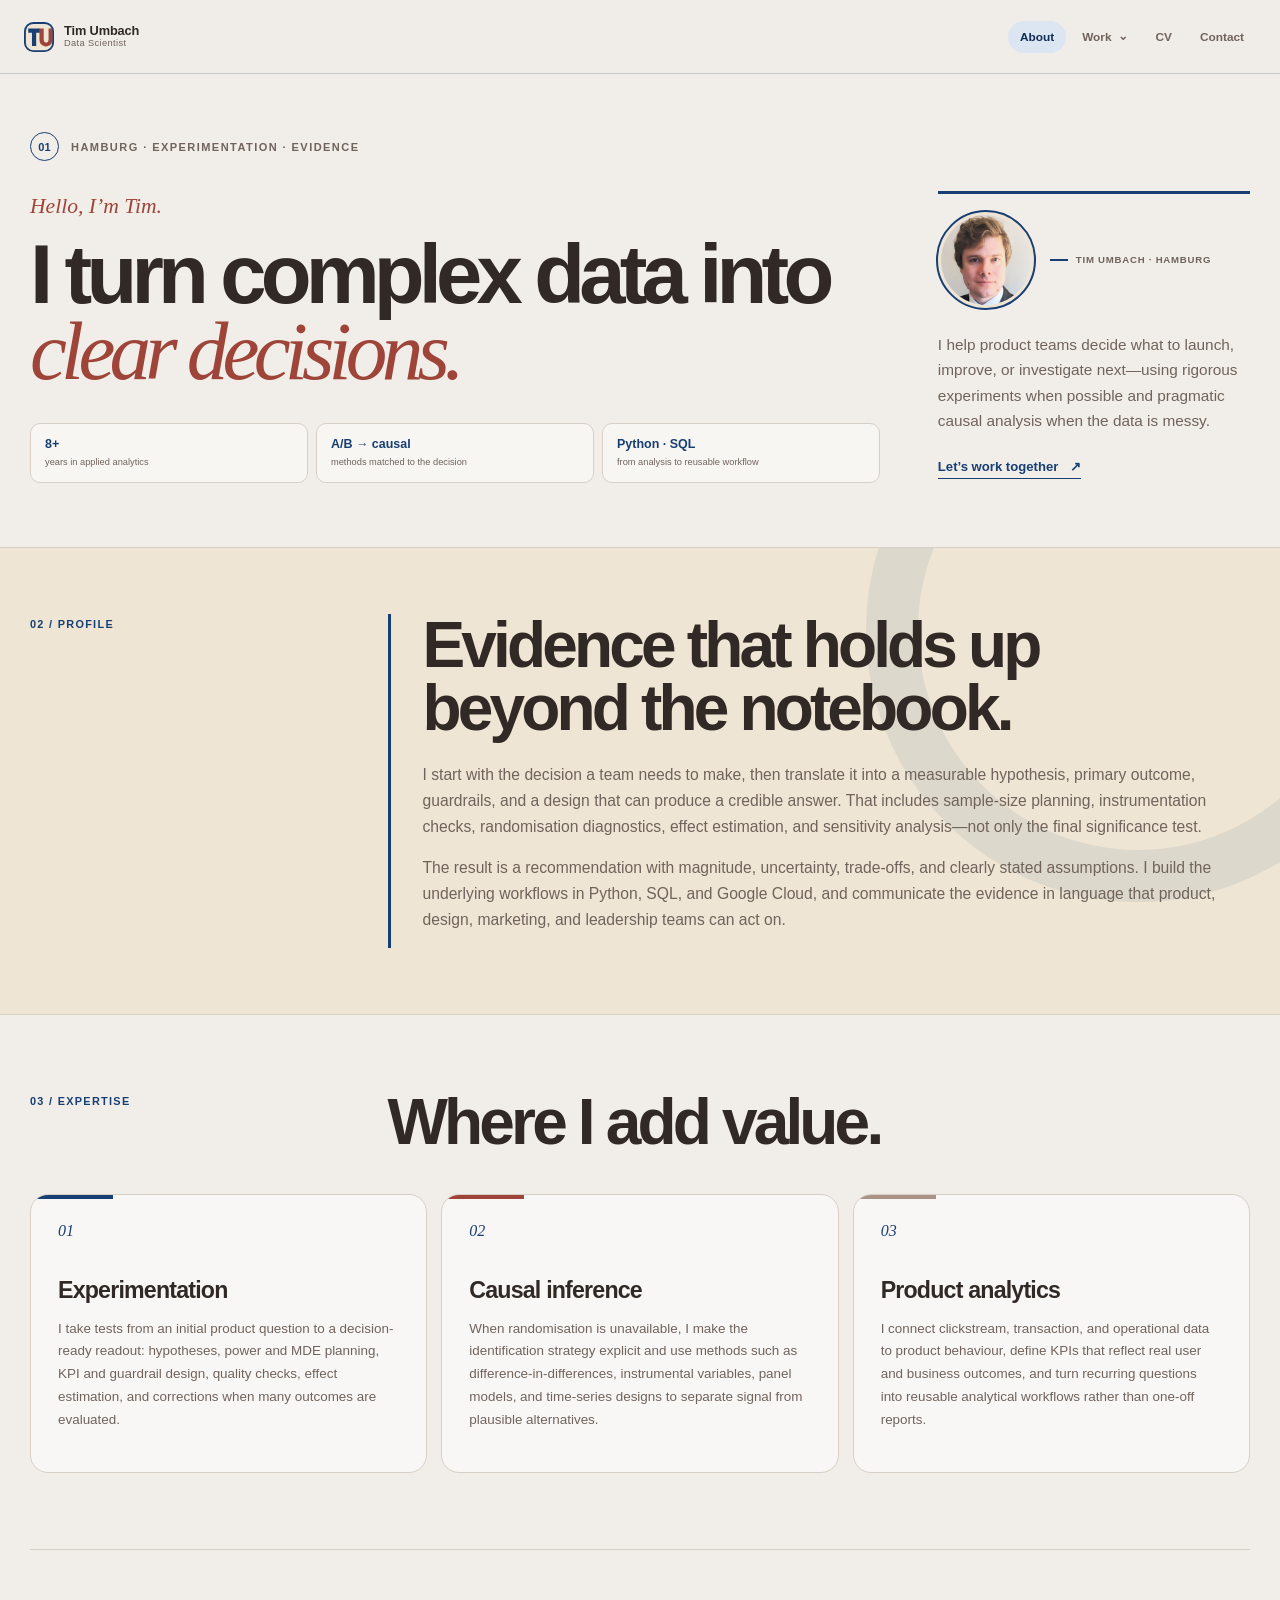
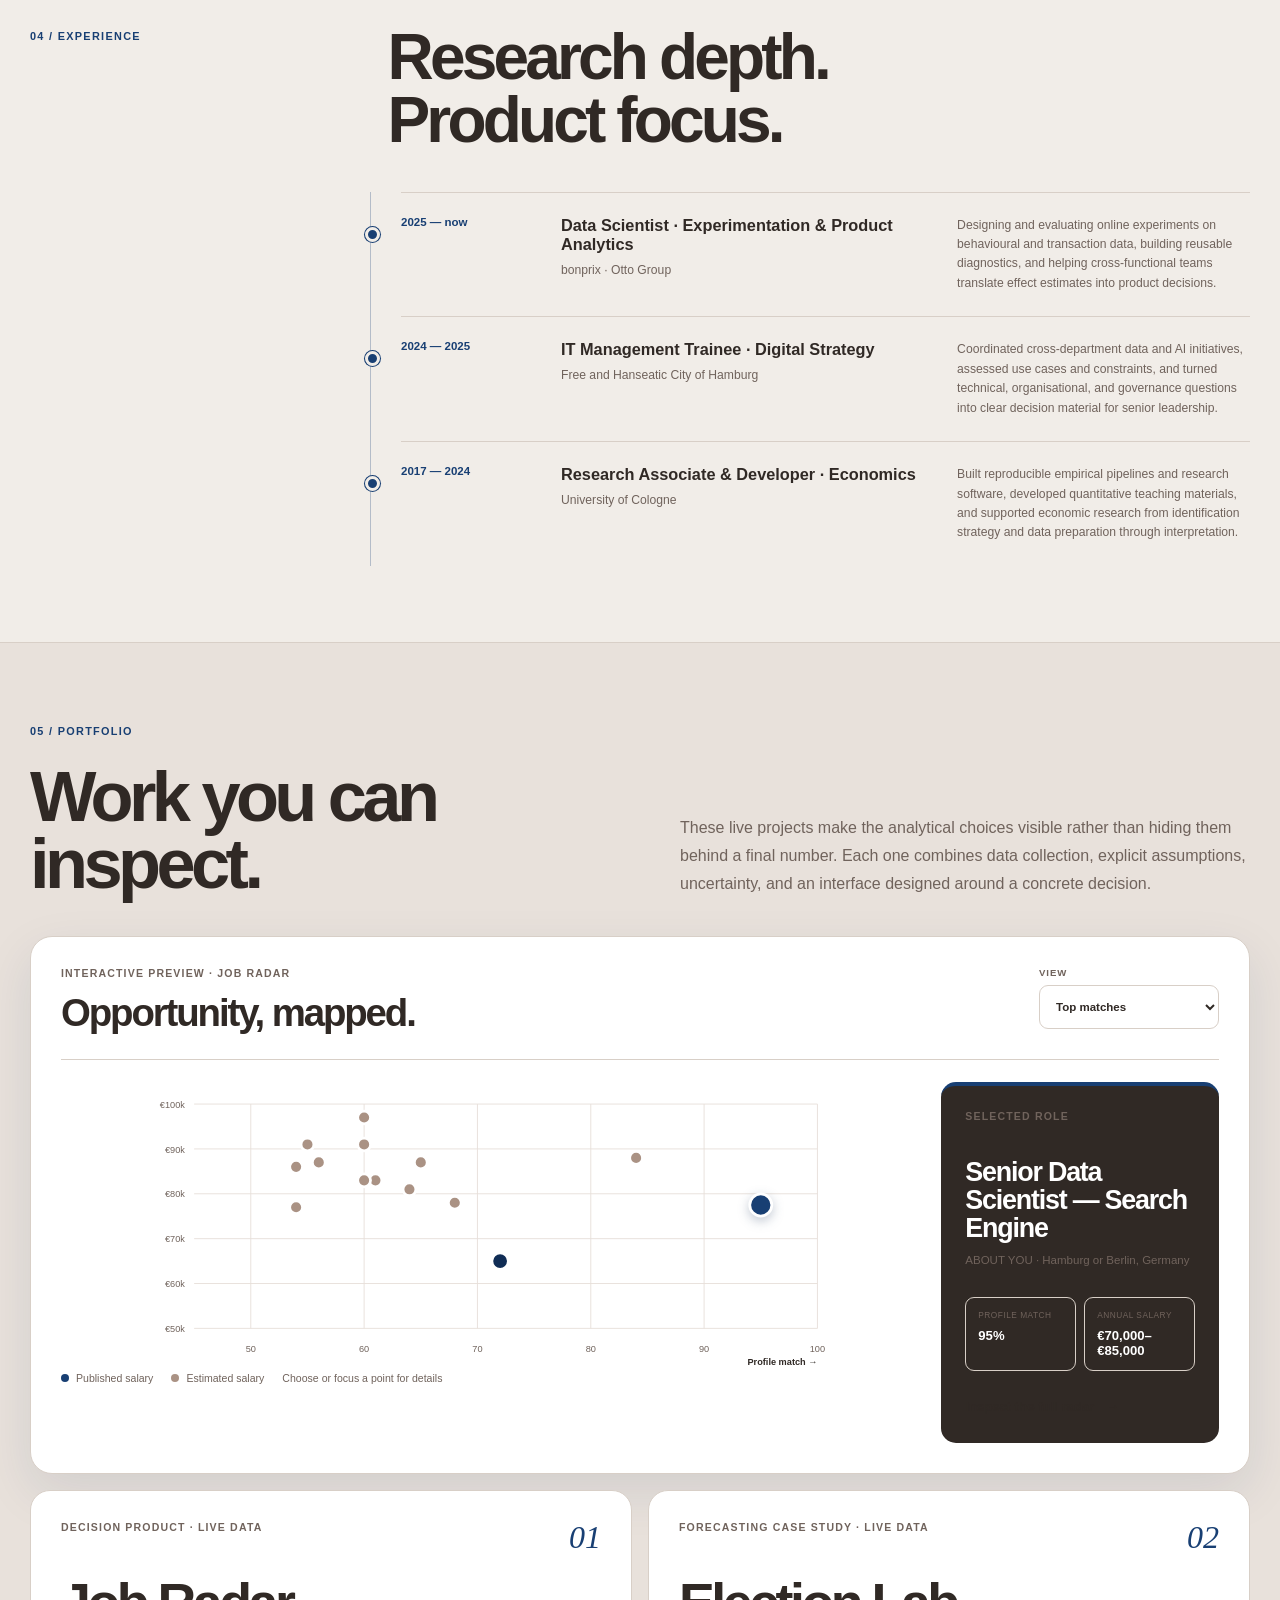
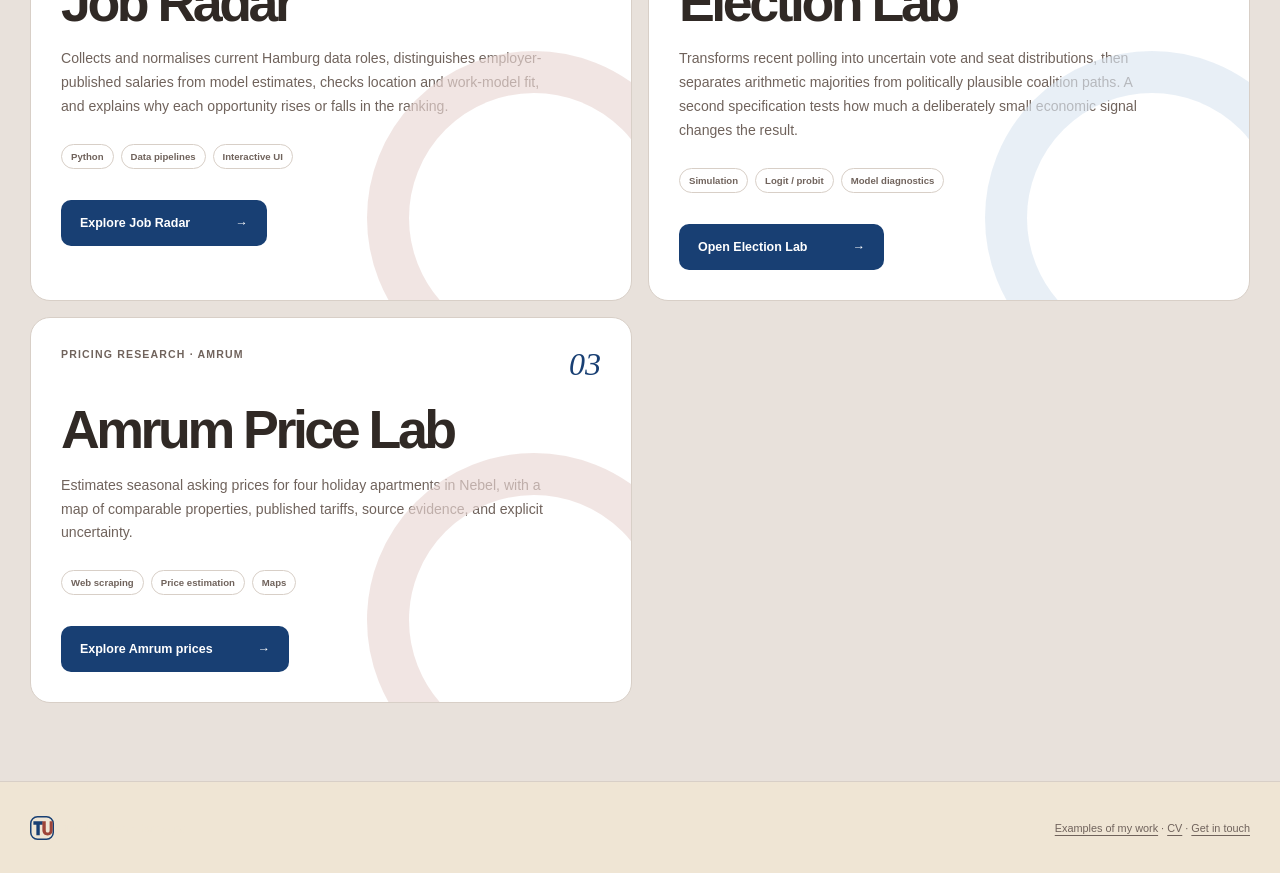
==== commit dfe37b0b: "Version Amrum assets and revalidate pricing data" ====
--- a/index.html
+++ b/index.html
@@ -25,7 +25,7 @@
             <a href="#work">All work</a>
             <a href="job-radar.html">Job Radar</a>
             <a href="election-lab.html">Election Lab</a>
-            <a href="amrum.html">Amrum Price Lab</a>
+            <a href="amrum.html?v=20260928-model2">Amrum Price Lab</a>
           </div>
         </details>
         <a href="cv.html">CV</a>
@@ -188,7 +188,7 @@
               <h3>Amrum Price Lab</h3>
               <p>Estimates seasonal asking prices for four holiday apartments in Nebel, with a map of comparable properties, published tariffs, source evidence, and explicit uncertainty.</p>
               <div class="work-example-meta"><span>Web scraping</span><span>Price estimation</span><span>Maps</span></div>
-              <a class="button-link dark-button" href="amrum.html">Explore Amrum prices <span aria-hidden="true">→</span></a>
+              <a class="button-link dark-button" href="amrum.html?v=20260928-model2">Explore Amrum prices <span aria-hidden="true">→</span></a>
             </article>
           </div>
         </div>
